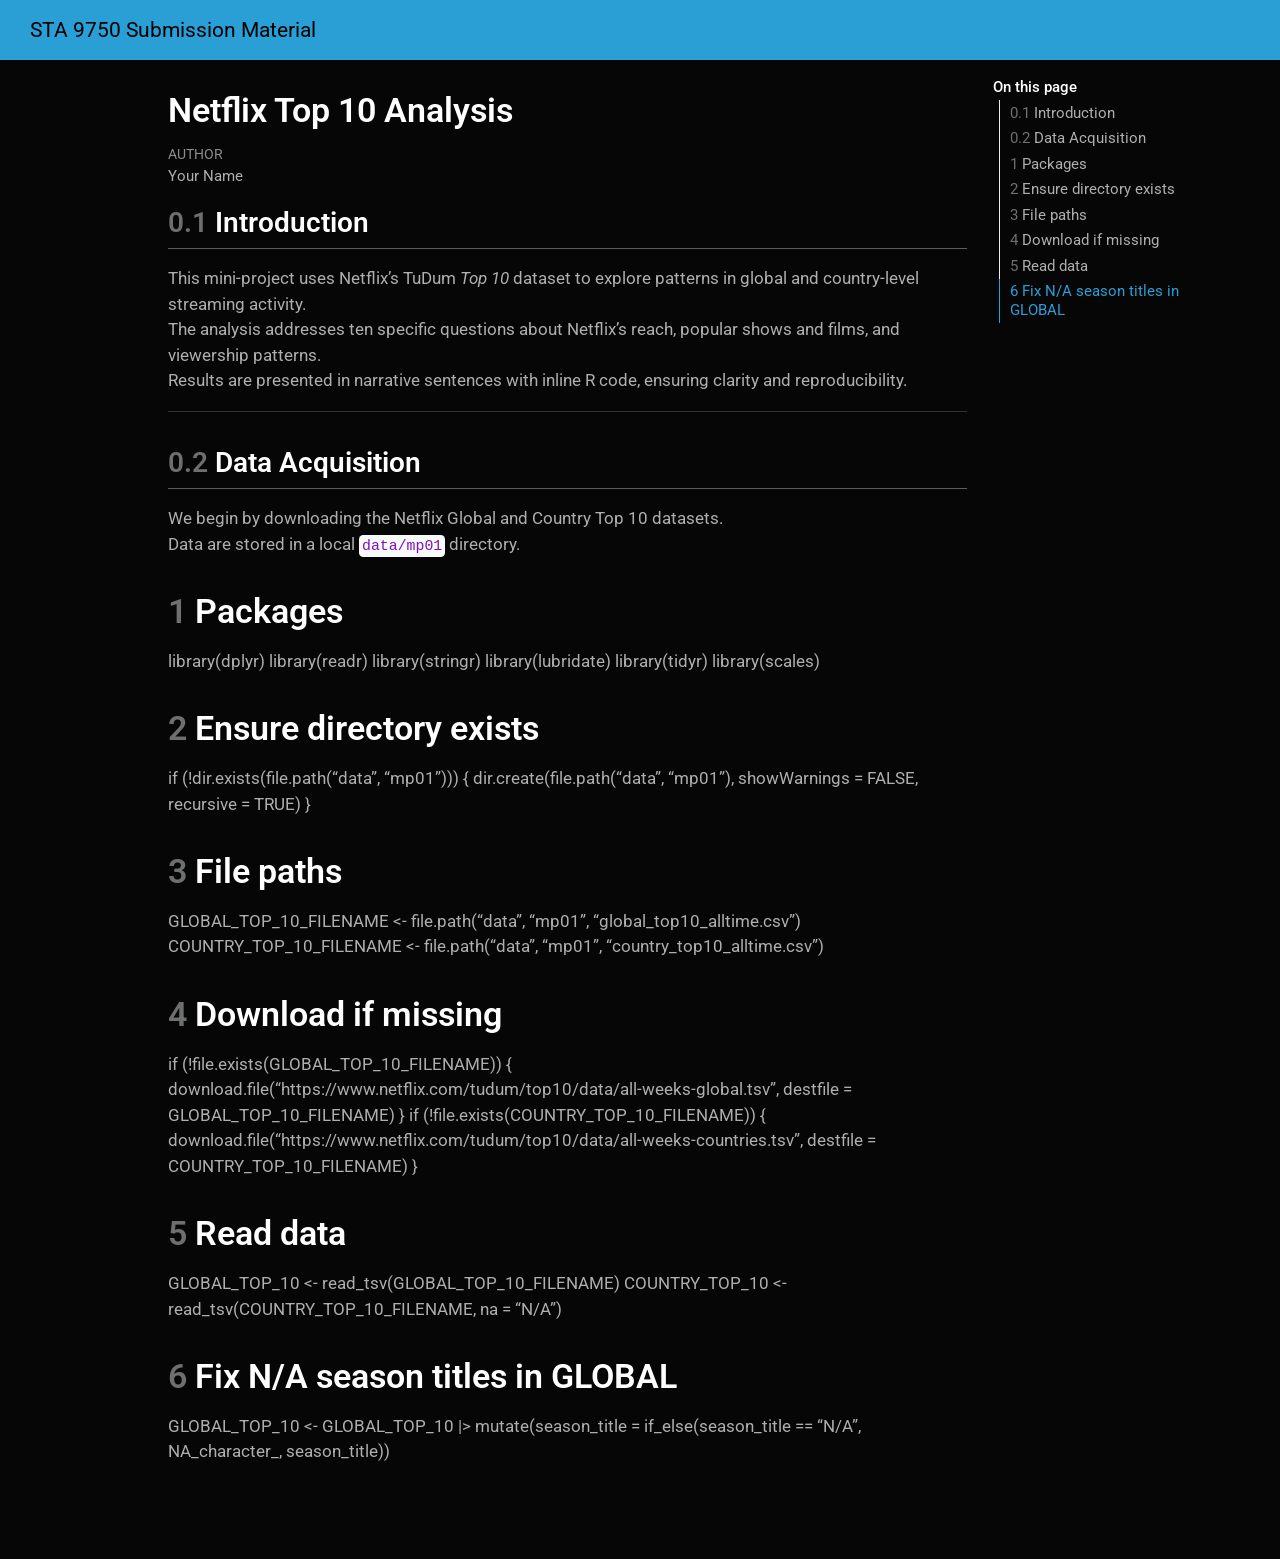
==== docs/MP01.html @ ba46fab2 "MP01" ====
<!DOCTYPE html>
<html xmlns="http://www.w3.org/1999/xhtml" lang="en" xml:lang="en"><head>

<meta charset="utf-8">
<meta name="generator" content="quarto-1.7.33">

<meta name="viewport" content="width=device-width, initial-scale=1.0, user-scalable=yes">

<meta name="author" content="Your Name">

<title>Netflix Top 10 Analysis – STA 9750 Submission Material</title>
<style>
code{white-space: pre-wrap;}
span.smallcaps{font-variant: small-caps;}
div.columns{display: flex; gap: min(4vw, 1.5em);}
div.column{flex: auto; overflow-x: auto;}
div.hanging-indent{margin-left: 1.5em; text-indent: -1.5em;}
ul.task-list{list-style: none;}
ul.task-list li input[type="checkbox"] {
  width: 0.8em;
  margin: 0 0.8em 0.2em -1em; /* quarto-specific, see https://github.com/quarto-dev/quarto-cli/issues/4556 */ 
  vertical-align: middle;
}
</style>


<script src="site_libs/quarto-nav/quarto-nav.js"></script>
<script src="site_libs/quarto-nav/headroom.min.js"></script>
<script src="site_libs/clipboard/clipboard.min.js"></script>
<script src="site_libs/quarto-search/autocomplete.umd.js"></script>
<script src="site_libs/quarto-search/fuse.min.js"></script>
<script src="site_libs/quarto-search/quarto-search.js"></script>
<meta name="quarto:offset" content="./">
<script src="site_libs/quarto-html/quarto.js" type="module"></script>
<script src="site_libs/quarto-html/tabsets/tabsets.js" type="module"></script>
<script src="site_libs/quarto-html/popper.min.js"></script>
<script src="site_libs/quarto-html/tippy.umd.min.js"></script>
<script src="site_libs/quarto-html/anchor.min.js"></script>
<link href="site_libs/quarto-html/tippy.css" rel="stylesheet">
<link href="site_libs/quarto-html/quarto-syntax-highlighting-dark-bc185b5c5bdbcb35c2eb49d8a876ef70.css" rel="stylesheet" id="quarto-text-highlighting-styles">
<script src="site_libs/bootstrap/bootstrap.min.js"></script>
<link href="site_libs/bootstrap/bootstrap-icons.css" rel="stylesheet">
<link href="site_libs/bootstrap/bootstrap-d0777bfbe38ce2ec467a26c29cdaf8b9.min.css" rel="stylesheet" append-hash="true" id="quarto-bootstrap" data-mode="dark">
<script id="quarto-search-options" type="application/json">{
  "location": "navbar",
  "copy-button": false,
  "collapse-after": 3,
  "panel-placement": "end",
  "type": "overlay",
  "limit": 50,
  "keyboard-shortcut": [
    "f",
    "/",
    "s"
  ],
  "show-item-context": false,
  "language": {
    "search-no-results-text": "No results",
    "search-matching-documents-text": "matching documents",
    "search-copy-link-title": "Copy link to search",
    "search-hide-matches-text": "Hide additional matches",
    "search-more-match-text": "more match in this document",
    "search-more-matches-text": "more matches in this document",
    "search-clear-button-title": "Clear",
    "search-text-placeholder": "",
    "search-detached-cancel-button-title": "Cancel",
    "search-submit-button-title": "Submit",
    "search-label": "Search"
  }
}</script>


</head>

<body class="nav-fixed quarto-light">

<div id="quarto-search-results"></div>
  <header id="quarto-header" class="headroom fixed-top">
    <nav class="navbar navbar-expand-lg " data-bs-theme="dark">
      <div class="navbar-container container-fluid">
      <div class="navbar-brand-container mx-auto">
    <a class="navbar-brand" href="./index.html">
    <span class="navbar-title">STA 9750 Submission Material</span>
    </a>
  </div>
        <div class="quarto-navbar-tools tools-end">
</div>
      </div> <!-- /container-fluid -->
    </nav>
</header>
<!-- content -->
<div id="quarto-content" class="quarto-container page-columns page-rows-contents page-layout-article page-navbar">
<!-- sidebar -->
<!-- margin-sidebar -->
    <div id="quarto-margin-sidebar" class="sidebar margin-sidebar">
        <nav id="TOC" role="doc-toc" class="toc-active">
    <h2 id="toc-title">On this page</h2>
   
  <ul>
  <li><a href="#introduction" id="toc-introduction" class="nav-link active" data-scroll-target="#introduction"><span class="header-section-number">0.1</span> Introduction</a></li>
  <li><a href="#data-acquisition" id="toc-data-acquisition" class="nav-link" data-scroll-target="#data-acquisition"><span class="header-section-number">0.2</span> Data Acquisition</a></li>
  <li><a href="#packages" id="toc-packages" class="nav-link" data-scroll-target="#packages"><span class="header-section-number">1</span> Packages</a></li>
  <li><a href="#ensure-directory-exists" id="toc-ensure-directory-exists" class="nav-link" data-scroll-target="#ensure-directory-exists"><span class="header-section-number">2</span> Ensure directory exists</a></li>
  <li><a href="#file-paths" id="toc-file-paths" class="nav-link" data-scroll-target="#file-paths"><span class="header-section-number">3</span> File paths</a></li>
  <li><a href="#download-if-missing" id="toc-download-if-missing" class="nav-link" data-scroll-target="#download-if-missing"><span class="header-section-number">4</span> Download if missing</a></li>
  <li><a href="#read-data" id="toc-read-data" class="nav-link" data-scroll-target="#read-data"><span class="header-section-number">5</span> Read data</a></li>
  <li><a href="#fix-na-season-titles-in-global" id="toc-fix-na-season-titles-in-global" class="nav-link" data-scroll-target="#fix-na-season-titles-in-global"><span class="header-section-number">6</span> Fix N/A season titles in GLOBAL</a></li>
  </ul>
</nav>
    </div>
<!-- main -->
<main class="content" id="quarto-document-content">

<header id="title-block-header" class="quarto-title-block default">
<div class="quarto-title">
<h1 class="title">Netflix Top 10 Analysis</h1>
</div>



<div class="quarto-title-meta">

    <div>
    <div class="quarto-title-meta-heading">Author</div>
    <div class="quarto-title-meta-contents">
             <p>Your Name </p>
          </div>
  </div>
    
  
    
  </div>
  


</header>


<section id="introduction" class="level2" data-number="0.1">
<h2 data-number="0.1" class="anchored" data-anchor-id="introduction"><span class="header-section-number">0.1</span> Introduction</h2>
<p>This mini-project uses Netflix’s TuDum <em>Top 10</em> dataset to explore patterns in global and country-level streaming activity.<br>
The analysis addresses ten specific questions about Netflix’s reach, popular shows and films, and viewership patterns.<br>
Results are presented in narrative sentences with inline R code, ensuring clarity and reproducibility.</p>
<hr>
</section>
<section id="data-acquisition" class="level2" data-number="0.2">
<h2 data-number="0.2" class="anchored" data-anchor-id="data-acquisition"><span class="header-section-number">0.2</span> Data Acquisition</h2>
<p>We begin by downloading the Netflix Global and Country Top 10 datasets.<br>
Data are stored in a local <code>data/mp01</code> directory.</p>
</section>
<section id="packages" class="level1" data-number="1">
<h1 data-number="1"><span class="header-section-number">1</span> Packages</h1>
<p>library(dplyr) library(readr) library(stringr) library(lubridate) library(tidyr) library(scales)</p>
</section>
<section id="ensure-directory-exists" class="level1" data-number="2">
<h1 data-number="2"><span class="header-section-number">2</span> Ensure directory exists</h1>
<p>if (!dir.exists(file.path(“data”, “mp01”))) { dir.create(file.path(“data”, “mp01”), showWarnings = FALSE, recursive = TRUE) }</p>
</section>
<section id="file-paths" class="level1" data-number="3">
<h1 data-number="3"><span class="header-section-number">3</span> File paths</h1>
<p>GLOBAL_TOP_10_FILENAME &lt;- file.path(“data”, “mp01”, “global_top10_alltime.csv”) COUNTRY_TOP_10_FILENAME &lt;- file.path(“data”, “mp01”, “country_top10_alltime.csv”)</p>
</section>
<section id="download-if-missing" class="level1" data-number="4">
<h1 data-number="4"><span class="header-section-number">4</span> Download if missing</h1>
<p>if (!file.exists(GLOBAL_TOP_10_FILENAME)) { download.file(“https://www.netflix.com/tudum/top10/data/all-weeks-global.tsv”, destfile = GLOBAL_TOP_10_FILENAME) } if (!file.exists(COUNTRY_TOP_10_FILENAME)) { download.file(“https://www.netflix.com/tudum/top10/data/all-weeks-countries.tsv”, destfile = COUNTRY_TOP_10_FILENAME) }</p>
</section>
<section id="read-data" class="level1" data-number="5">
<h1 data-number="5"><span class="header-section-number">5</span> Read data</h1>
<p>GLOBAL_TOP_10 &lt;- read_tsv(GLOBAL_TOP_10_FILENAME) COUNTRY_TOP_10 &lt;- read_tsv(COUNTRY_TOP_10_FILENAME, na = “N/A”)</p>
</section>
<section id="fix-na-season-titles-in-global" class="level1" data-number="6">
<h1 data-number="6"><span class="header-section-number">6</span> Fix N/A season titles in GLOBAL</h1>
<p>GLOBAL_TOP_10 &lt;- GLOBAL_TOP_10 |&gt; mutate(season_title = if_else(season_title == “N/A”, NA_character_, season_title))</p>


</section>

</main> <!-- /main -->
<script id="quarto-html-after-body" type="application/javascript">
  window.document.addEventListener("DOMContentLoaded", function (event) {
    const icon = "";
    const anchorJS = new window.AnchorJS();
    anchorJS.options = {
      placement: 'right',
      icon: icon
    };
    anchorJS.add('.anchored');
    const isCodeAnnotation = (el) => {
      for (const clz of el.classList) {
        if (clz.startsWith('code-annotation-')) {                     
          return true;
        }
      }
      return false;
    }
    const onCopySuccess = function(e) {
      // button target
      const button = e.trigger;
      // don't keep focus
      button.blur();
      // flash "checked"
      button.classList.add('code-copy-button-checked');
      var currentTitle = button.getAttribute("title");
      button.setAttribute("title", "Copied!");
      let tooltip;
      if (window.bootstrap) {
        button.setAttribute("data-bs-toggle", "tooltip");
        button.setAttribute("data-bs-placement", "left");
        button.setAttribute("data-bs-title", "Copied!");
        tooltip = new bootstrap.Tooltip(button, 
          { trigger: "manual", 
            customClass: "code-copy-button-tooltip",
            offset: [0, -8]});
        tooltip.show();    
      }
      setTimeout(function() {
        if (tooltip) {
          tooltip.hide();
          button.removeAttribute("data-bs-title");
          button.removeAttribute("data-bs-toggle");
          button.removeAttribute("data-bs-placement");
        }
        button.setAttribute("title", currentTitle);
        button.classList.remove('code-copy-button-checked');
      }, 1000);
      // clear code selection
      e.clearSelection();
    }
    const getTextToCopy = function(trigger) {
        const codeEl = trigger.previousElementSibling.cloneNode(true);
        for (const childEl of codeEl.children) {
          if (isCodeAnnotation(childEl)) {
            childEl.remove();
          }
        }
        return codeEl.innerText;
    }
    const clipboard = new window.ClipboardJS('.code-copy-button:not([data-in-quarto-modal])', {
      text: getTextToCopy
    });
    clipboard.on('success', onCopySuccess);
    if (window.document.getElementById('quarto-embedded-source-code-modal')) {
      const clipboardModal = new window.ClipboardJS('.code-copy-button[data-in-quarto-modal]', {
        text: getTextToCopy,
        container: window.document.getElementById('quarto-embedded-source-code-modal')
      });
      clipboardModal.on('success', onCopySuccess);
    }
      var localhostRegex = new RegExp(/^(?:http|https):\/\/localhost\:?[0-9]*\//);
      var mailtoRegex = new RegExp(/^mailto:/);
        var filterRegex = new RegExp("https:\/\/Wanderloost\.github\.io\/STA9750-2025-FALL\/");
      var isInternal = (href) => {
          return filterRegex.test(href) || localhostRegex.test(href) || mailtoRegex.test(href);
      }
      // Inspect non-navigation links and adorn them if external
     var links = window.document.querySelectorAll('a[href]:not(.nav-link):not(.navbar-brand):not(.toc-action):not(.sidebar-link):not(.sidebar-item-toggle):not(.pagination-link):not(.no-external):not([aria-hidden]):not(.dropdown-item):not(.quarto-navigation-tool):not(.about-link)');
      for (var i=0; i<links.length; i++) {
        const link = links[i];
        if (!isInternal(link.href)) {
          // undo the damage that might have been done by quarto-nav.js in the case of
          // links that we want to consider external
          if (link.dataset.originalHref !== undefined) {
            link.href = link.dataset.originalHref;
          }
        }
      }
    function tippyHover(el, contentFn, onTriggerFn, onUntriggerFn) {
      const config = {
        allowHTML: true,
        maxWidth: 500,
        delay: 100,
        arrow: false,
        appendTo: function(el) {
            return el.parentElement;
        },
        interactive: true,
        interactiveBorder: 10,
        theme: 'quarto',
        placement: 'bottom-start',
      };
      if (contentFn) {
        config.content = contentFn;
      }
      if (onTriggerFn) {
        config.onTrigger = onTriggerFn;
      }
      if (onUntriggerFn) {
        config.onUntrigger = onUntriggerFn;
      }
      window.tippy(el, config); 
    }
    const noterefs = window.document.querySelectorAll('a[role="doc-noteref"]');
    for (var i=0; i<noterefs.length; i++) {
      const ref = noterefs[i];
      tippyHover(ref, function() {
        // use id or data attribute instead here
        let href = ref.getAttribute('data-footnote-href') || ref.getAttribute('href');
        try { href = new URL(href).hash; } catch {}
        const id = href.replace(/^#\/?/, "");
        const note = window.document.getElementById(id);
        if (note) {
          return note.innerHTML;
        } else {
          return "";
        }
      });
    }
    const xrefs = window.document.querySelectorAll('a.quarto-xref');
    const processXRef = (id, note) => {
      // Strip column container classes
      const stripColumnClz = (el) => {
        el.classList.remove("page-full", "page-columns");
        if (el.children) {
          for (const child of el.children) {
            stripColumnClz(child);
          }
        }
      }
      stripColumnClz(note)
      if (id === null || id.startsWith('sec-')) {
        // Special case sections, only their first couple elements
        const container = document.createElement("div");
        if (note.children && note.children.length > 2) {
          container.appendChild(note.children[0].cloneNode(true));
          for (let i = 1; i < note.children.length; i++) {
            const child = note.children[i];
            if (child.tagName === "P" && child.innerText === "") {
              continue;
            } else {
              container.appendChild(child.cloneNode(true));
              break;
            }
          }
          if (window.Quarto?.typesetMath) {
            window.Quarto.typesetMath(container);
          }
          return container.innerHTML
        } else {
          if (window.Quarto?.typesetMath) {
            window.Quarto.typesetMath(note);
          }
          return note.innerHTML;
        }
      } else {
        // Remove any anchor links if they are present
        const anchorLink = note.querySelector('a.anchorjs-link');
        if (anchorLink) {
          anchorLink.remove();
        }
        if (window.Quarto?.typesetMath) {
          window.Quarto.typesetMath(note);
        }
        if (note.classList.contains("callout")) {
          return note.outerHTML;
        } else {
          return note.innerHTML;
        }
      }
    }
    for (var i=0; i<xrefs.length; i++) {
      const xref = xrefs[i];
      tippyHover(xref, undefined, function(instance) {
        instance.disable();
        let url = xref.getAttribute('href');
        let hash = undefined; 
        if (url.startsWith('#')) {
          hash = url;
        } else {
          try { hash = new URL(url).hash; } catch {}
        }
        if (hash) {
          const id = hash.replace(/^#\/?/, "");
          const note = window.document.getElementById(id);
          if (note !== null) {
            try {
              const html = processXRef(id, note.cloneNode(true));
              instance.setContent(html);
            } finally {
              instance.enable();
              instance.show();
            }
          } else {
            // See if we can fetch this
            fetch(url.split('#')[0])
            .then(res => res.text())
            .then(html => {
              const parser = new DOMParser();
              const htmlDoc = parser.parseFromString(html, "text/html");
              const note = htmlDoc.getElementById(id);
              if (note !== null) {
                const html = processXRef(id, note);
                instance.setContent(html);
              } 
            }).finally(() => {
              instance.enable();
              instance.show();
            });
          }
        } else {
          // See if we can fetch a full url (with no hash to target)
          // This is a special case and we should probably do some content thinning / targeting
          fetch(url)
          .then(res => res.text())
          .then(html => {
            const parser = new DOMParser();
            const htmlDoc = parser.parseFromString(html, "text/html");
            const note = htmlDoc.querySelector('main.content');
            if (note !== null) {
              // This should only happen for chapter cross references
              // (since there is no id in the URL)
              // remove the first header
              if (note.children.length > 0 && note.children[0].tagName === "HEADER") {
                note.children[0].remove();
              }
              const html = processXRef(null, note);
              instance.setContent(html);
            } 
          }).finally(() => {
            instance.enable();
            instance.show();
          });
        }
      }, function(instance) {
      });
    }
        let selectedAnnoteEl;
        const selectorForAnnotation = ( cell, annotation) => {
          let cellAttr = 'data-code-cell="' + cell + '"';
          let lineAttr = 'data-code-annotation="' +  annotation + '"';
          const selector = 'span[' + cellAttr + '][' + lineAttr + ']';
          return selector;
        }
        const selectCodeLines = (annoteEl) => {
          const doc = window.document;
          const targetCell = annoteEl.getAttribute("data-target-cell");
          const targetAnnotation = annoteEl.getAttribute("data-target-annotation");
          const annoteSpan = window.document.querySelector(selectorForAnnotation(targetCell, targetAnnotation));
          const lines = annoteSpan.getAttribute("data-code-lines").split(",");
          const lineIds = lines.map((line) => {
            return targetCell + "-" + line;
          })
          let top = null;
          let height = null;
          let parent = null;
          if (lineIds.length > 0) {
              //compute the position of the single el (top and bottom and make a div)
              const el = window.document.getElementById(lineIds[0]);
              top = el.offsetTop;
              height = el.offsetHeight;
              parent = el.parentElement.parentElement;
            if (lineIds.length > 1) {
              const lastEl = window.document.getElementById(lineIds[lineIds.length - 1]);
              const bottom = lastEl.offsetTop + lastEl.offsetHeight;
              height = bottom - top;
            }
            if (top !== null && height !== null && parent !== null) {
              // cook up a div (if necessary) and position it 
              let div = window.document.getElementById("code-annotation-line-highlight");
              if (div === null) {
                div = window.document.createElement("div");
                div.setAttribute("id", "code-annotation-line-highlight");
                div.style.position = 'absolute';
                parent.appendChild(div);
              }
              div.style.top = top - 2 + "px";
              div.style.height = height + 4 + "px";
              div.style.left = 0;
              let gutterDiv = window.document.getElementById("code-annotation-line-highlight-gutter");
              if (gutterDiv === null) {
                gutterDiv = window.document.createElement("div");
                gutterDiv.setAttribute("id", "code-annotation-line-highlight-gutter");
                gutterDiv.style.position = 'absolute';
                const codeCell = window.document.getElementById(targetCell);
                const gutter = codeCell.querySelector('.code-annotation-gutter');
                gutter.appendChild(gutterDiv);
              }
              gutterDiv.style.top = top - 2 + "px";
              gutterDiv.style.height = height + 4 + "px";
            }
            selectedAnnoteEl = annoteEl;
          }
        };
        const unselectCodeLines = () => {
          const elementsIds = ["code-annotation-line-highlight", "code-annotation-line-highlight-gutter"];
          elementsIds.forEach((elId) => {
            const div = window.document.getElementById(elId);
            if (div) {
              div.remove();
            }
          });
          selectedAnnoteEl = undefined;
        };
          // Handle positioning of the toggle
      window.addEventListener(
        "resize",
        throttle(() => {
          elRect = undefined;
          if (selectedAnnoteEl) {
            selectCodeLines(selectedAnnoteEl);
          }
        }, 10)
      );
      function throttle(fn, ms) {
      let throttle = false;
      let timer;
        return (...args) => {
          if(!throttle) { // first call gets through
              fn.apply(this, args);
              throttle = true;
          } else { // all the others get throttled
              if(timer) clearTimeout(timer); // cancel #2
              timer = setTimeout(() => {
                fn.apply(this, args);
                timer = throttle = false;
              }, ms);
          }
        };
      }
        // Attach click handler to the DT
        const annoteDls = window.document.querySelectorAll('dt[data-target-cell]');
        for (const annoteDlNode of annoteDls) {
          annoteDlNode.addEventListener('click', (event) => {
            const clickedEl = event.target;
            if (clickedEl !== selectedAnnoteEl) {
              unselectCodeLines();
              const activeEl = window.document.querySelector('dt[data-target-cell].code-annotation-active');
              if (activeEl) {
                activeEl.classList.remove('code-annotation-active');
              }
              selectCodeLines(clickedEl);
              clickedEl.classList.add('code-annotation-active');
            } else {
              // Unselect the line
              unselectCodeLines();
              clickedEl.classList.remove('code-annotation-active');
            }
          });
        }
    const findCites = (el) => {
      const parentEl = el.parentElement;
      if (parentEl) {
        const cites = parentEl.dataset.cites;
        if (cites) {
          return {
            el,
            cites: cites.split(' ')
          };
        } else {
          return findCites(el.parentElement)
        }
      } else {
        return undefined;
      }
    };
    var bibliorefs = window.document.querySelectorAll('a[role="doc-biblioref"]');
    for (var i=0; i<bibliorefs.length; i++) {
      const ref = bibliorefs[i];
      const citeInfo = findCites(ref);
      if (citeInfo) {
        tippyHover(citeInfo.el, function() {
          var popup = window.document.createElement('div');
          citeInfo.cites.forEach(function(cite) {
            var citeDiv = window.document.createElement('div');
            citeDiv.classList.add('hanging-indent');
            citeDiv.classList.add('csl-entry');
            var biblioDiv = window.document.getElementById('ref-' + cite);
            if (biblioDiv) {
              citeDiv.innerHTML = biblioDiv.innerHTML;
            }
            popup.appendChild(citeDiv);
          });
          return popup.innerHTML;
        });
      }
    }
  });
  </script>
</div> <!-- /content -->




</body></html>
---- docs/site_libs/quarto-html/tippy.css ----
.tippy-box[data-animation=fade][data-state=hidden]{opacity:0}[data-tippy-root]{max-width:calc(100vw - 10px)}.tippy-box{position:relative;background-color:#333;color:#fff;border-radius:4px;font-size:14px;line-height:1.4;white-space:normal;outline:0;transition-property:transform,visibility,opacity}.tippy-box[data-placement^=top]>.tippy-arrow{bottom:0}.tippy-box[data-placement^=top]>.tippy-arrow:before{bottom:-7px;left:0;border-width:8px 8px 0;border-top-color:initial;transform-origin:center top}.tippy-box[data-placement^=bottom]>.tippy-arrow{top:0}.tippy-box[data-placement^=bottom]>.tippy-arrow:before{top:-7px;left:0;border-width:0 8px 8px;border-bottom-color:initial;transform-origin:center bottom}.tippy-box[data-placement^=left]>.tippy-arrow{right:0}.tippy-box[data-placement^=left]>.tippy-arrow:before{border-width:8px 0 8px 8px;border-left-color:initial;right:-7px;transform-origin:center left}.tippy-box[data-placement^=right]>.tippy-arrow{left:0}.tippy-box[data-placement^=right]>.tippy-arrow:before{left:-7px;border-width:8px 8px 8px 0;border-right-color:initial;transform-origin:center right}.tippy-box[data-inertia][data-state=visible]{transition-timing-function:cubic-bezier(.54,1.5,.38,1.11)}.tippy-arrow{width:16px;height:16px;color:#333}.tippy-arrow:before{content:"";position:absolute;border-color:transparent;border-style:solid}.tippy-content{position:relative;padding:5px 9px;z-index:1}
---- docs/site_libs/quarto-html/quarto-syntax-highlighting-dark-bc185b5c5bdbcb35c2eb49d8a876ef70.css ----
/* quarto syntax highlight colors */
:root {
  --quarto-hl-al-color: #f07178;
  --quarto-hl-an-color: #d4d0ab;
  --quarto-hl-at-color: #00e0e0;
  --quarto-hl-bn-color: #d4d0ab;
  --quarto-hl-bu-color: #abe338;
  --quarto-hl-ch-color: #abe338;
  --quarto-hl-co-color: #f8f8f2;
  --quarto-hl-cv-color: #ffd700;
  --quarto-hl-cn-color: #ffd700;
  --quarto-hl-cf-color: #ffa07a;
  --quarto-hl-dt-color: #ffa07a;
  --quarto-hl-dv-color: #d4d0ab;
  --quarto-hl-do-color: #f8f8f2;
  --quarto-hl-er-color: #f07178;
  --quarto-hl-ex-color: #00e0e0;
  --quarto-hl-fl-color: #d4d0ab;
  --quarto-hl-fu-color: #ffa07a;
  --quarto-hl-im-color: #abe338;
  --quarto-hl-in-color: #d4d0ab;
  --quarto-hl-kw-color: #ffa07a;
  --quarto-hl-op-color: #ffa07a;
  --quarto-hl-ot-color: #00e0e0;
  --quarto-hl-pp-color: #dcc6e0;
  --quarto-hl-re-color: #00e0e0;
  --quarto-hl-sc-color: #abe338;
  --quarto-hl-ss-color: #abe338;
  --quarto-hl-st-color: #abe338;
  --quarto-hl-va-color: #00e0e0;
  --quarto-hl-vs-color: #abe338;
  --quarto-hl-wa-color: #dcc6e0;
}

/* other quarto variables */
:root {
  --quarto-font-monospace: SFMono-Regular, Menlo, Monaco, Consolas, "Liberation Mono", "Courier New", monospace;
}

/* syntax highlight based on Pandoc's rules */
pre > code.sourceCode > span {
  color: #f8f8f2;
}

code.sourceCode > span {
  color: #f8f8f2;
}

div.sourceCode,
div.sourceCode pre.sourceCode {
  color: #f8f8f2;
}

/* Normal */
code span {
  color: #f8f8f2;
}

/* Alert */
code span.al {
  color: #f07178;
}

/* Annotation */
code span.an {
  color: #d4d0ab;
}

/* Attribute */
code span.at {
  color: #00e0e0;
}

/* BaseN */
code span.bn {
  color: #d4d0ab;
}

/* BuiltIn */
code span.bu {
  color: #abe338;
}

/* ControlFlow */
code span.cf {
  font-weight: bold;
  color: #ffa07a;
}

/* Char */
code span.ch {
  color: #abe338;
}

/* Constant */
code span.cn {
  color: #ffd700;
}

/* Comment */
code span.co {
  font-style: italic;
  color: #f8f8f2;
}

/* CommentVar */
code span.cv {
  color: #ffd700;
}

/* Documentation */
code span.do {
  color: #f8f8f2;
}

/* DataType */
code span.dt {
  color: #ffa07a;
}

/* DecVal */
code span.dv {
  color: #d4d0ab;
}

/* Error */
code span.er {
  color: #f07178;
  text-decoration: underline;
}

/* Extension */
code span.ex {
  font-weight: bold;
  color: #00e0e0;
}

/* Float */
code span.fl {
  color: #d4d0ab;
}

/* Function */
code span.fu {
  color: #ffa07a;
}

/* Import */
code span.im {
  color: #abe338;
}

/* Information */
code span.in {
  color: #d4d0ab;
}

/* Keyword */
code span.kw {
  font-weight: bold;
  color: #ffa07a;
}

/* Operator */
code span.op {
  color: #ffa07a;
}

/* Other */
code span.ot {
  color: #00e0e0;
}

/* Preprocessor */
code span.pp {
  color: #dcc6e0;
}

/* RegionMarker */
code span.re {
  background-color: #f8f8f2;
  color: #00e0e0;
}

/* SpecialChar */
code span.sc {
  color: #abe338;
}

/* SpecialString */
code span.ss {
  color: #abe338;
}

/* String */
code span.st {
  color: #abe338;
}

/* Variable */
code span.va {
  color: #00e0e0;
}

/* VerbatimString */
code span.vs {
  color: #abe338;
}

/* Warning */
code span.wa {
  color: #dcc6e0;
}

.prevent-inlining {
  content: "</";
}

/*# sourceMappingURL=9510e8932c082882303fe901a8ba9f6d.css.map */
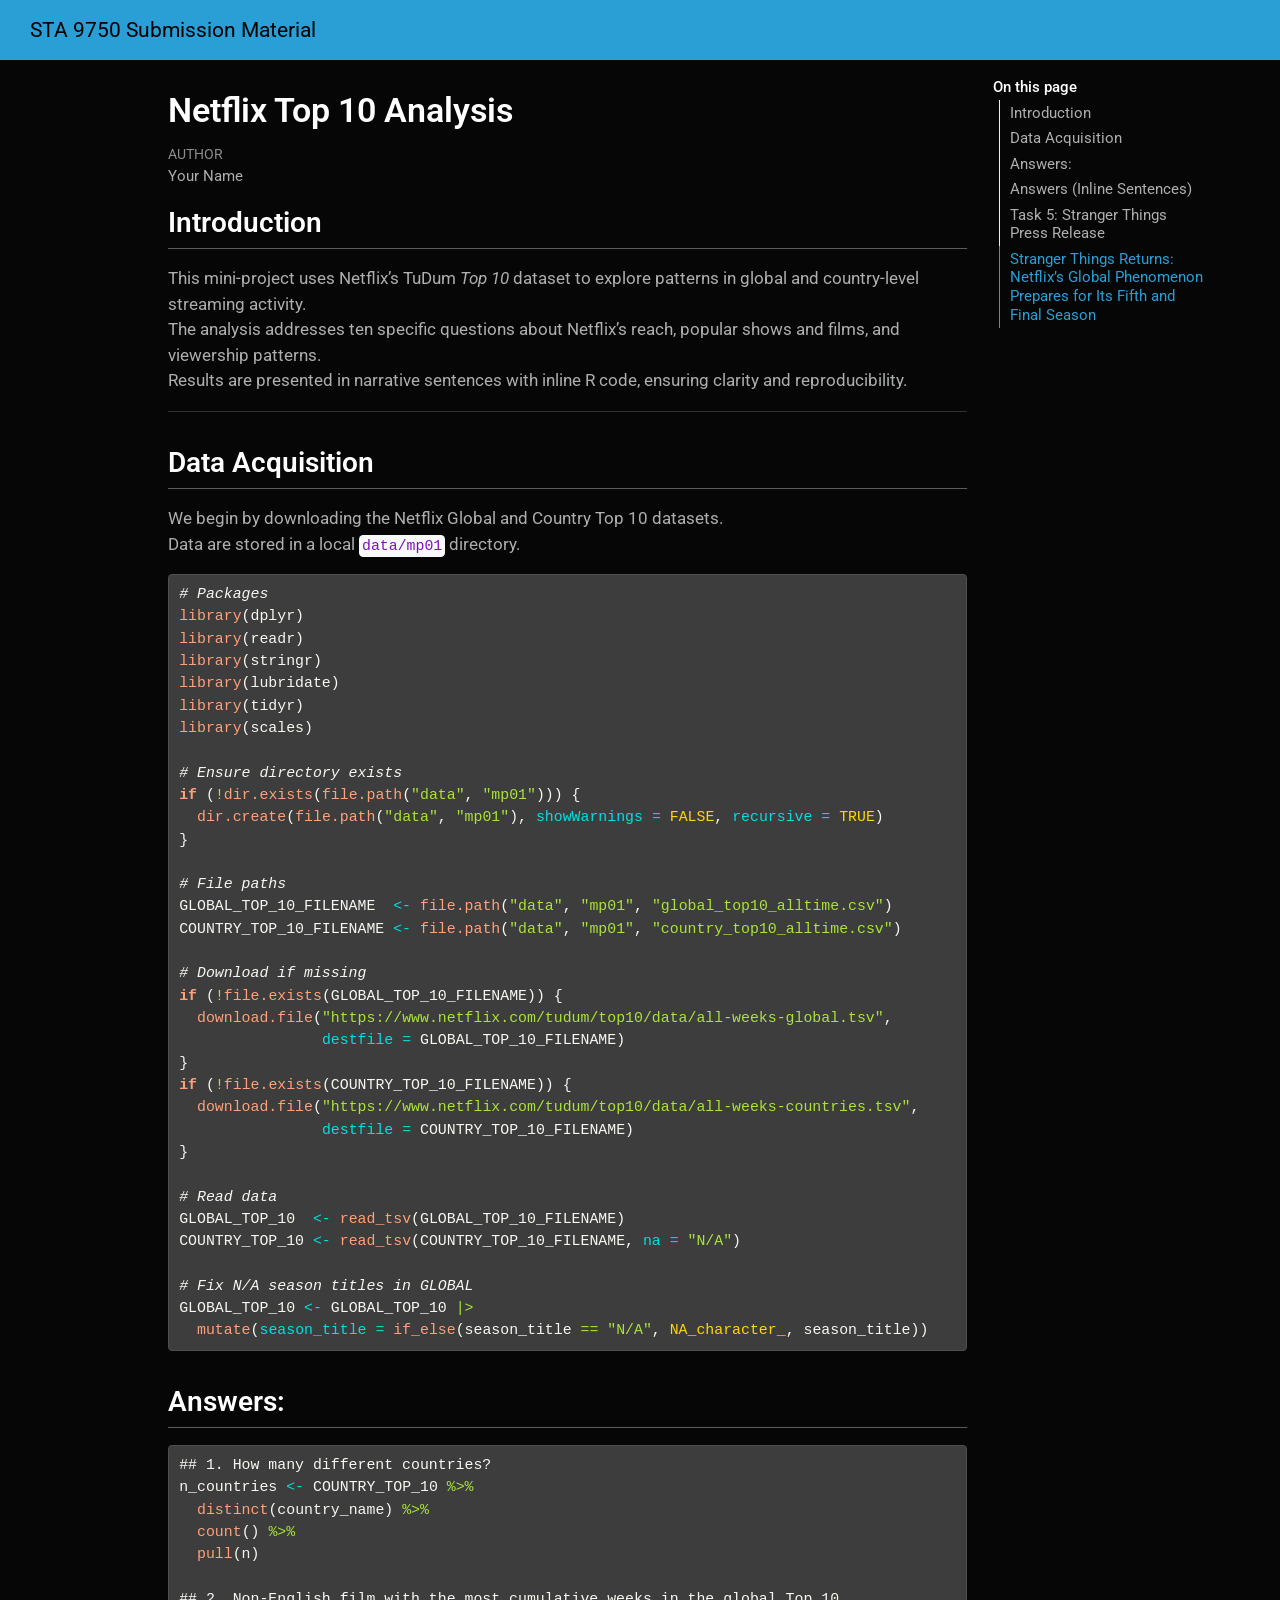
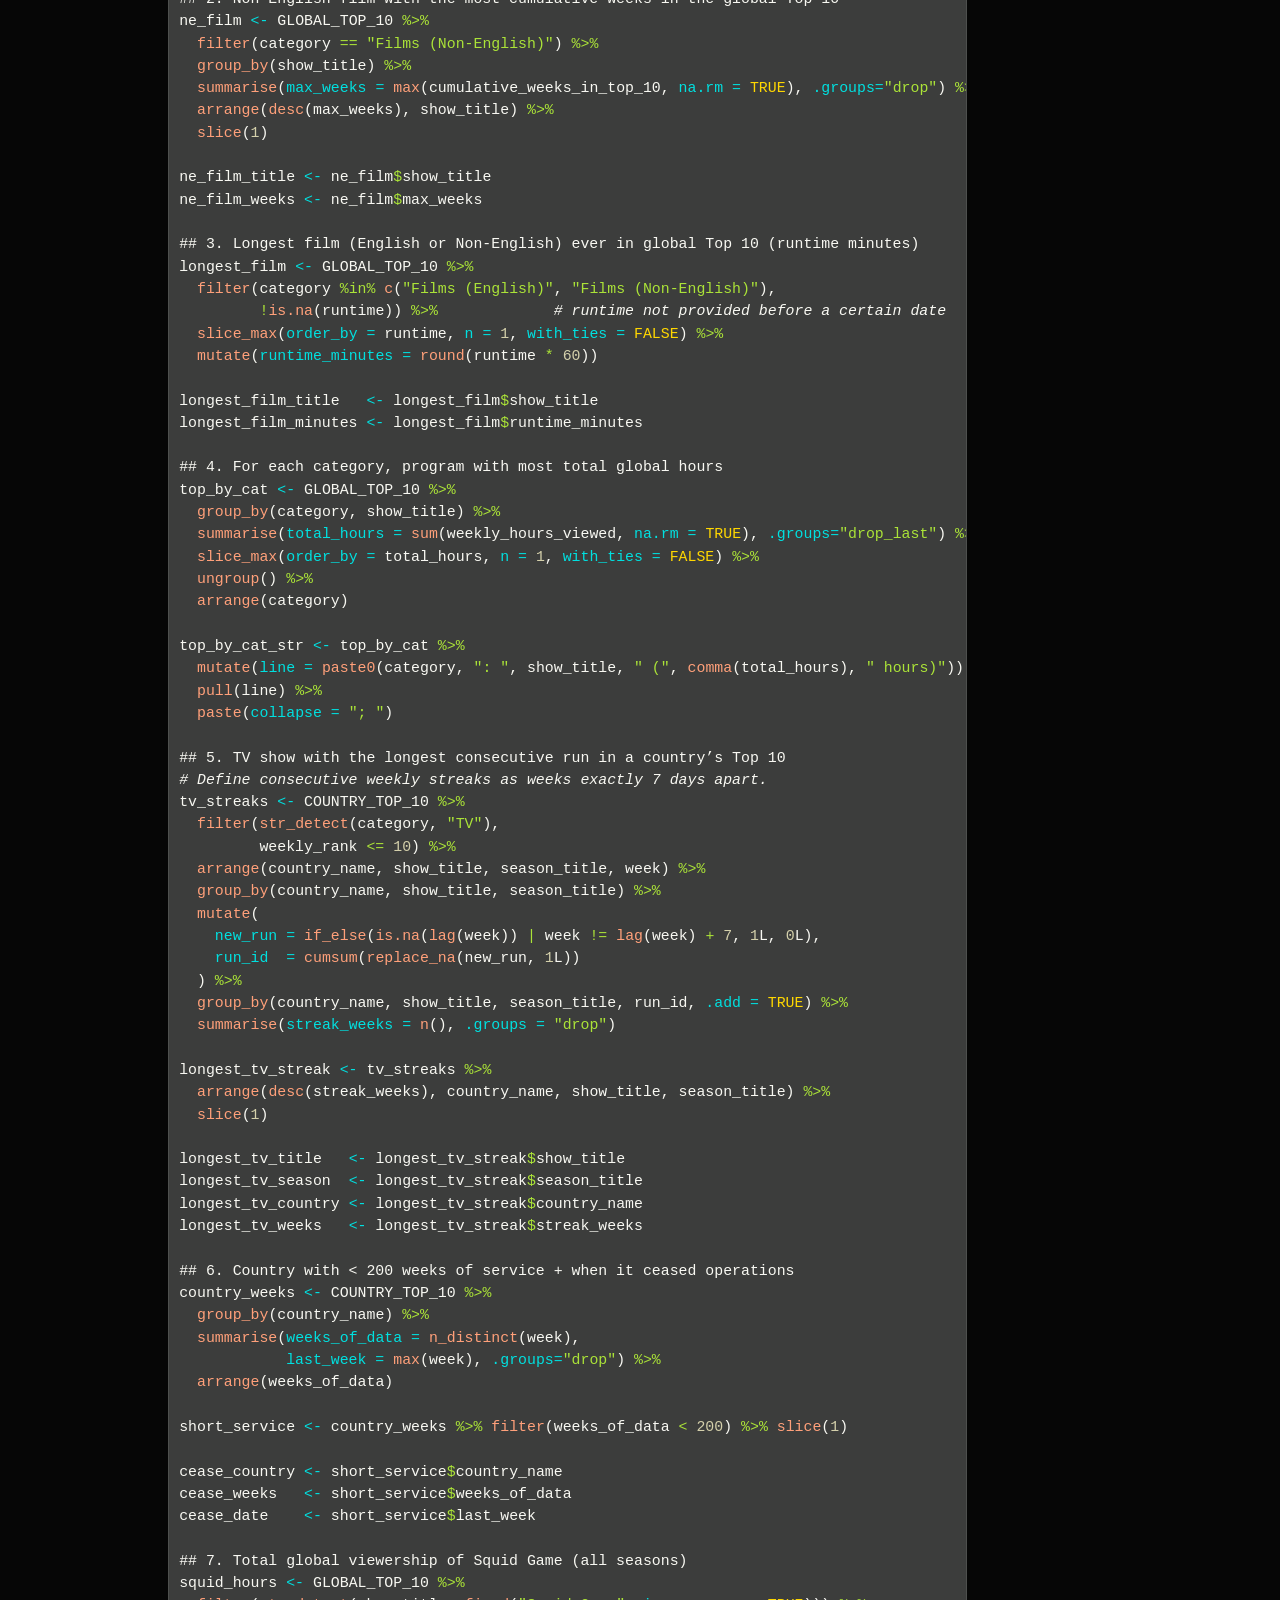
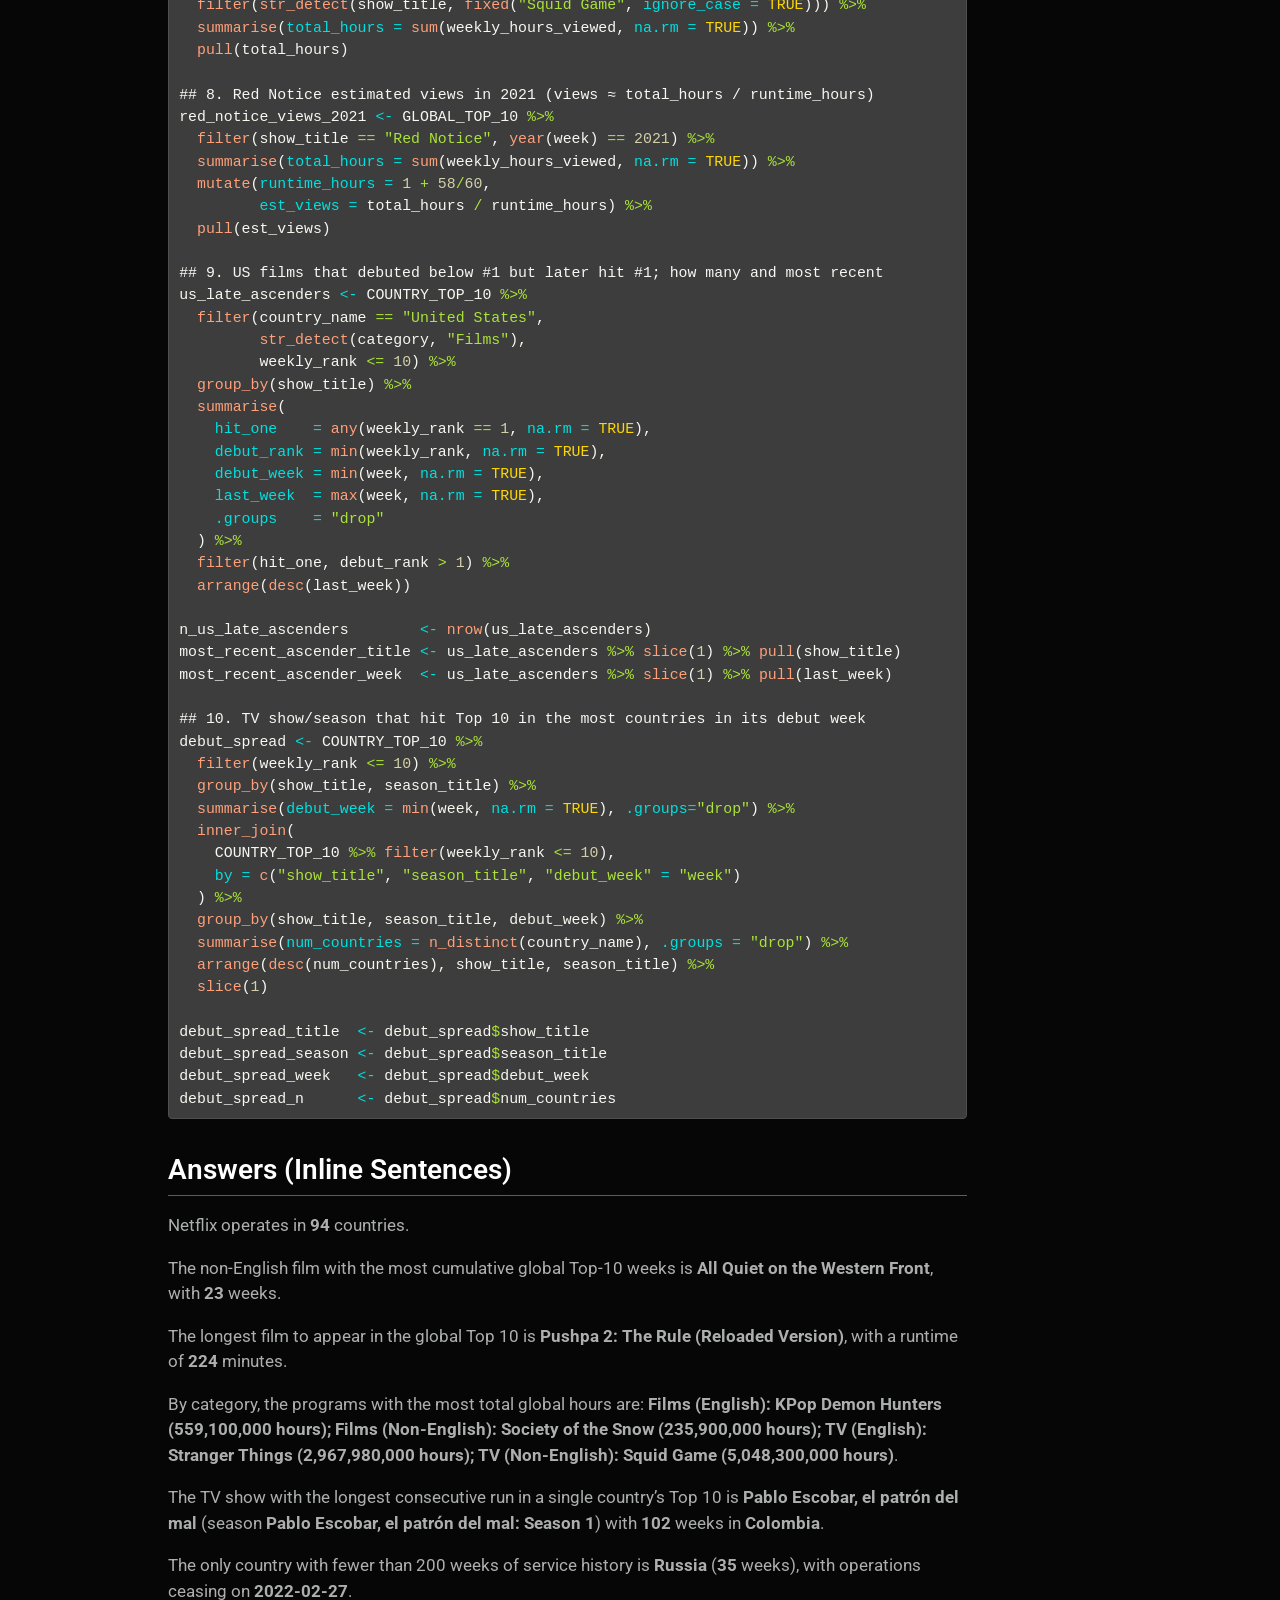
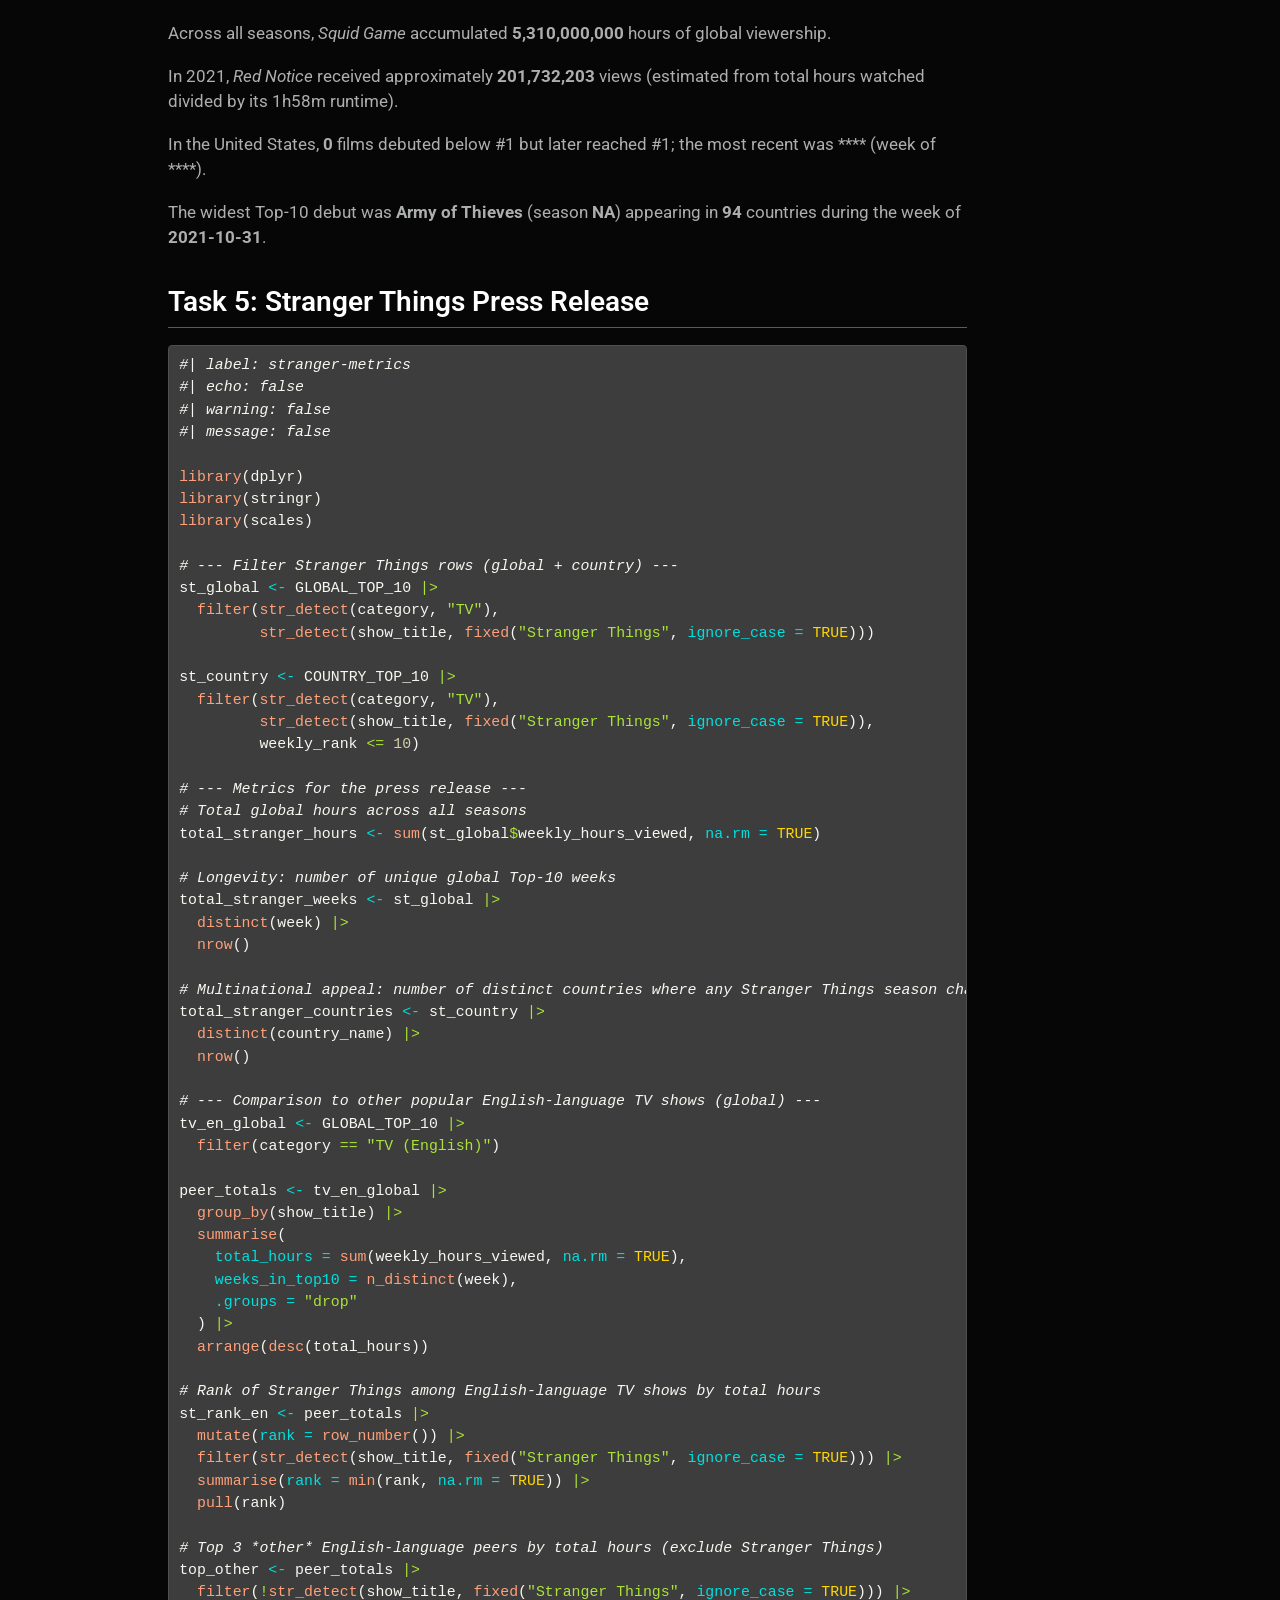
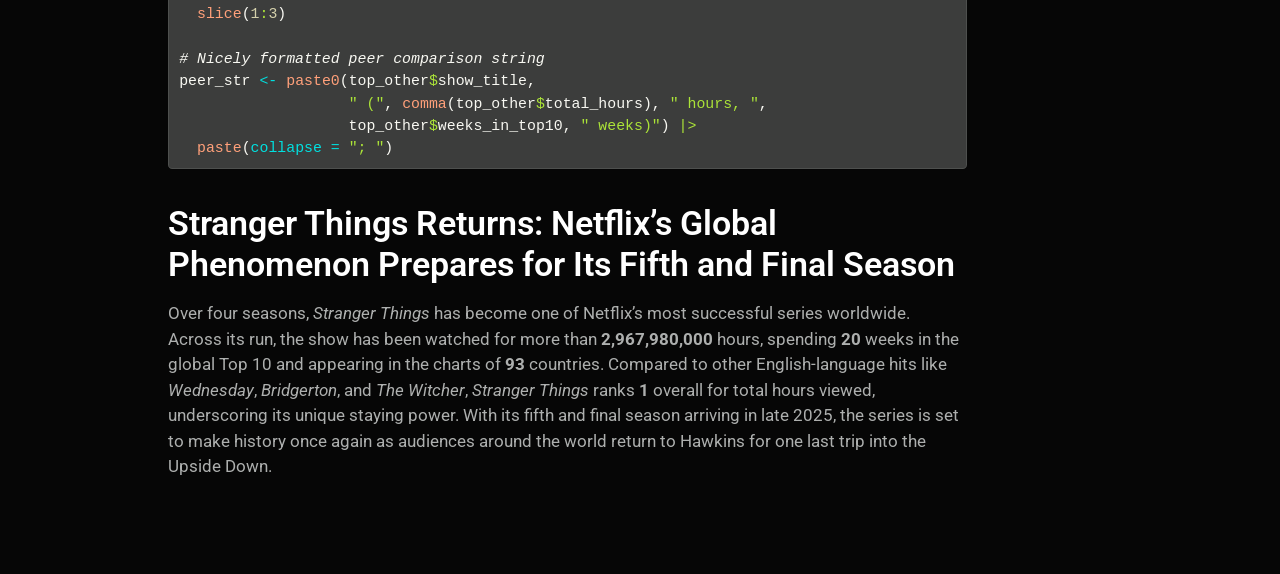
==== commit 11e7107a: "mp01 updates" ====
--- a/docs/MP01.html
+++ b/docs/MP01.html
@@ -20,6 +20,41 @@
   width: 0.8em;
   margin: 0 0.8em 0.2em -1em; /* quarto-specific, see https://github.com/quarto-dev/quarto-cli/issues/4556 */ 
   vertical-align: middle;
+}
+/* CSS for syntax highlighting */
+html { -webkit-text-size-adjust: 100%; }
+pre > code.sourceCode { white-space: pre; position: relative; }
+pre > code.sourceCode > span { display: inline-block; line-height: 1.25; }
+pre > code.sourceCode > span:empty { height: 1.2em; }
+.sourceCode { overflow: visible; }
+code.sourceCode > span { color: inherit; text-decoration: inherit; }
+div.sourceCode { margin: 1em 0; }
+pre.sourceCode { margin: 0; }
+@media screen {
+div.sourceCode { overflow: auto; }
+}
+@media print {
+pre > code.sourceCode { white-space: pre-wrap; }
+pre > code.sourceCode > span { text-indent: -5em; padding-left: 5em; }
+}
+pre.numberSource code
+  { counter-reset: source-line 0; }
+pre.numberSource code > span
+  { position: relative; left: -4em; counter-increment: source-line; }
+pre.numberSource code > span > a:first-child::before
+  { content: counter(source-line);
+    position: relative; left: -1em; text-align: right; vertical-align: baseline;
+    border: none; display: inline-block;
+    -webkit-touch-callout: none; -webkit-user-select: none;
+    -khtml-user-select: none; -moz-user-select: none;
+    -ms-user-select: none; user-select: none;
+    padding: 0 4px; width: 4em;
+  }
+pre.numberSource { margin-left: 3em;  padding-left: 4px; }
+div.sourceCode
+  {   }
+@media screen {
+pre > code.sourceCode > span > a:first-child::before { text-decoration: underline; }
 }
 </style>
 
@@ -97,14 +132,12 @@
     <h2 id="toc-title">On this page</h2>
    
   <ul>
-  <li><a href="#introduction" id="toc-introduction" class="nav-link active" data-scroll-target="#introduction"><span class="header-section-number">0.1</span> Introduction</a></li>
-  <li><a href="#data-acquisition" id="toc-data-acquisition" class="nav-link" data-scroll-target="#data-acquisition"><span class="header-section-number">0.2</span> Data Acquisition</a></li>
-  <li><a href="#packages" id="toc-packages" class="nav-link" data-scroll-target="#packages"><span class="header-section-number">1</span> Packages</a></li>
-  <li><a href="#ensure-directory-exists" id="toc-ensure-directory-exists" class="nav-link" data-scroll-target="#ensure-directory-exists"><span class="header-section-number">2</span> Ensure directory exists</a></li>
-  <li><a href="#file-paths" id="toc-file-paths" class="nav-link" data-scroll-target="#file-paths"><span class="header-section-number">3</span> File paths</a></li>
-  <li><a href="#download-if-missing" id="toc-download-if-missing" class="nav-link" data-scroll-target="#download-if-missing"><span class="header-section-number">4</span> Download if missing</a></li>
-  <li><a href="#read-data" id="toc-read-data" class="nav-link" data-scroll-target="#read-data"><span class="header-section-number">5</span> Read data</a></li>
-  <li><a href="#fix-na-season-titles-in-global" id="toc-fix-na-season-titles-in-global" class="nav-link" data-scroll-target="#fix-na-season-titles-in-global"><span class="header-section-number">6</span> Fix N/A season titles in GLOBAL</a></li>
+  <li><a href="#introduction" id="toc-introduction" class="nav-link active" data-scroll-target="#introduction">Introduction</a></li>
+  <li><a href="#data-acquisition" id="toc-data-acquisition" class="nav-link" data-scroll-target="#data-acquisition">Data Acquisition</a></li>
+  <li><a href="#answers" id="toc-answers" class="nav-link" data-scroll-target="#answers">Answers:</a></li>
+  <li><a href="#answers-inline-sentences" id="toc-answers-inline-sentences" class="nav-link" data-scroll-target="#answers-inline-sentences">Answers (Inline Sentences)</a></li>
+  <li><a href="#task-5-stranger-things-press-release" id="toc-task-5-stranger-things-press-release" class="nav-link" data-scroll-target="#task-5-stranger-things-press-release">Task 5: Stranger Things Press Release</a></li>
+  <li><a href="#stranger-things-returns-netflixs-global-phenomenon-prepares-for-its-fifth-and-final-season" id="toc-stranger-things-returns-netflixs-global-phenomenon-prepares-for-its-fifth-and-final-season" class="nav-link" data-scroll-target="#stranger-things-returns-netflixs-global-phenomenon-prepares-for-its-fifth-and-final-season">Stranger Things Returns: Netflix’s Global Phenomenon Prepares for Its Fifth and Final Season</a></li>
   </ul>
 </nav>
     </div>
@@ -136,41 +169,271 @@
 </header>
 
 
-<section id="introduction" class="level2" data-number="0.1">
-<h2 data-number="0.1" class="anchored" data-anchor-id="introduction"><span class="header-section-number">0.1</span> Introduction</h2>
+<section id="introduction" class="level2">
+<h2 class="anchored" data-anchor-id="introduction">Introduction</h2>
 <p>This mini-project uses Netflix’s TuDum <em>Top 10</em> dataset to explore patterns in global and country-level streaming activity.<br>
 The analysis addresses ten specific questions about Netflix’s reach, popular shows and films, and viewership patterns.<br>
 Results are presented in narrative sentences with inline R code, ensuring clarity and reproducibility.</p>
 <hr>
 </section>
-<section id="data-acquisition" class="level2" data-number="0.2">
-<h2 data-number="0.2" class="anchored" data-anchor-id="data-acquisition"><span class="header-section-number">0.2</span> Data Acquisition</h2>
+<section id="data-acquisition" class="level2">
+<h2 class="anchored" data-anchor-id="data-acquisition">Data Acquisition</h2>
 <p>We begin by downloading the Netflix Global and Country Top 10 datasets.<br>
 Data are stored in a local <code>data/mp01</code> directory.</p>
+<div class="cell">
+<div class="sourceCode cell-code" id="cb1"><pre class="sourceCode r code-with-copy"><code class="sourceCode r"><span id="cb1-1"><a href="#cb1-1" aria-hidden="true" tabindex="-1"></a><span class="co"># Packages</span></span>
+<span id="cb1-2"><a href="#cb1-2" aria-hidden="true" tabindex="-1"></a><span class="fu">library</span>(dplyr)</span>
+<span id="cb1-3"><a href="#cb1-3" aria-hidden="true" tabindex="-1"></a><span class="fu">library</span>(readr)</span>
+<span id="cb1-4"><a href="#cb1-4" aria-hidden="true" tabindex="-1"></a><span class="fu">library</span>(stringr)</span>
+<span id="cb1-5"><a href="#cb1-5" aria-hidden="true" tabindex="-1"></a><span class="fu">library</span>(lubridate)</span>
+<span id="cb1-6"><a href="#cb1-6" aria-hidden="true" tabindex="-1"></a><span class="fu">library</span>(tidyr)</span>
+<span id="cb1-7"><a href="#cb1-7" aria-hidden="true" tabindex="-1"></a><span class="fu">library</span>(scales)</span>
+<span id="cb1-8"><a href="#cb1-8" aria-hidden="true" tabindex="-1"></a></span>
+<span id="cb1-9"><a href="#cb1-9" aria-hidden="true" tabindex="-1"></a><span class="co"># Ensure directory exists</span></span>
+<span id="cb1-10"><a href="#cb1-10" aria-hidden="true" tabindex="-1"></a><span class="cf">if</span> (<span class="sc">!</span><span class="fu">dir.exists</span>(<span class="fu">file.path</span>(<span class="st">"data"</span>, <span class="st">"mp01"</span>))) {</span>
+<span id="cb1-11"><a href="#cb1-11" aria-hidden="true" tabindex="-1"></a>  <span class="fu">dir.create</span>(<span class="fu">file.path</span>(<span class="st">"data"</span>, <span class="st">"mp01"</span>), <span class="at">showWarnings =</span> <span class="cn">FALSE</span>, <span class="at">recursive =</span> <span class="cn">TRUE</span>)</span>
+<span id="cb1-12"><a href="#cb1-12" aria-hidden="true" tabindex="-1"></a>}</span>
+<span id="cb1-13"><a href="#cb1-13" aria-hidden="true" tabindex="-1"></a></span>
+<span id="cb1-14"><a href="#cb1-14" aria-hidden="true" tabindex="-1"></a><span class="co"># File paths</span></span>
+<span id="cb1-15"><a href="#cb1-15" aria-hidden="true" tabindex="-1"></a>GLOBAL_TOP_10_FILENAME  <span class="ot">&lt;-</span> <span class="fu">file.path</span>(<span class="st">"data"</span>, <span class="st">"mp01"</span>, <span class="st">"global_top10_alltime.csv"</span>)</span>
+<span id="cb1-16"><a href="#cb1-16" aria-hidden="true" tabindex="-1"></a>COUNTRY_TOP_10_FILENAME <span class="ot">&lt;-</span> <span class="fu">file.path</span>(<span class="st">"data"</span>, <span class="st">"mp01"</span>, <span class="st">"country_top10_alltime.csv"</span>)</span>
+<span id="cb1-17"><a href="#cb1-17" aria-hidden="true" tabindex="-1"></a></span>
+<span id="cb1-18"><a href="#cb1-18" aria-hidden="true" tabindex="-1"></a><span class="co"># Download if missing</span></span>
+<span id="cb1-19"><a href="#cb1-19" aria-hidden="true" tabindex="-1"></a><span class="cf">if</span> (<span class="sc">!</span><span class="fu">file.exists</span>(GLOBAL_TOP_10_FILENAME)) {</span>
+<span id="cb1-20"><a href="#cb1-20" aria-hidden="true" tabindex="-1"></a>  <span class="fu">download.file</span>(<span class="st">"https://www.netflix.com/tudum/top10/data/all-weeks-global.tsv"</span>,</span>
+<span id="cb1-21"><a href="#cb1-21" aria-hidden="true" tabindex="-1"></a>                <span class="at">destfile =</span> GLOBAL_TOP_10_FILENAME)</span>
+<span id="cb1-22"><a href="#cb1-22" aria-hidden="true" tabindex="-1"></a>}</span>
+<span id="cb1-23"><a href="#cb1-23" aria-hidden="true" tabindex="-1"></a><span class="cf">if</span> (<span class="sc">!</span><span class="fu">file.exists</span>(COUNTRY_TOP_10_FILENAME)) {</span>
+<span id="cb1-24"><a href="#cb1-24" aria-hidden="true" tabindex="-1"></a>  <span class="fu">download.file</span>(<span class="st">"https://www.netflix.com/tudum/top10/data/all-weeks-countries.tsv"</span>,</span>
+<span id="cb1-25"><a href="#cb1-25" aria-hidden="true" tabindex="-1"></a>                <span class="at">destfile =</span> COUNTRY_TOP_10_FILENAME)</span>
+<span id="cb1-26"><a href="#cb1-26" aria-hidden="true" tabindex="-1"></a>}</span>
+<span id="cb1-27"><a href="#cb1-27" aria-hidden="true" tabindex="-1"></a></span>
+<span id="cb1-28"><a href="#cb1-28" aria-hidden="true" tabindex="-1"></a><span class="co"># Read data</span></span>
+<span id="cb1-29"><a href="#cb1-29" aria-hidden="true" tabindex="-1"></a>GLOBAL_TOP_10  <span class="ot">&lt;-</span> <span class="fu">read_tsv</span>(GLOBAL_TOP_10_FILENAME)</span>
+<span id="cb1-30"><a href="#cb1-30" aria-hidden="true" tabindex="-1"></a>COUNTRY_TOP_10 <span class="ot">&lt;-</span> <span class="fu">read_tsv</span>(COUNTRY_TOP_10_FILENAME, <span class="at">na =</span> <span class="st">"N/A"</span>)</span>
+<span id="cb1-31"><a href="#cb1-31" aria-hidden="true" tabindex="-1"></a></span>
+<span id="cb1-32"><a href="#cb1-32" aria-hidden="true" tabindex="-1"></a><span class="co"># Fix N/A season titles in GLOBAL</span></span>
+<span id="cb1-33"><a href="#cb1-33" aria-hidden="true" tabindex="-1"></a>GLOBAL_TOP_10 <span class="ot">&lt;-</span> GLOBAL_TOP_10 <span class="sc">|&gt;</span></span>
+<span id="cb1-34"><a href="#cb1-34" aria-hidden="true" tabindex="-1"></a>  <span class="fu">mutate</span>(<span class="at">season_title =</span> <span class="fu">if_else</span>(season_title <span class="sc">==</span> <span class="st">"N/A"</span>, <span class="cn">NA_character_</span>, season_title))</span></code><button title="Copy to Clipboard" class="code-copy-button"><i class="bi"></i></button></pre></div>
+</div>
 </section>
-<section id="packages" class="level1" data-number="1">
-<h1 data-number="1"><span class="header-section-number">1</span> Packages</h1>
-<p>library(dplyr) library(readr) library(stringr) library(lubridate) library(tidyr) library(scales)</p>
+<section id="answers" class="level2">
+<h2 class="anchored" data-anchor-id="answers">Answers:</h2>
+<div class="cell">
+<div class="sourceCode cell-code" id="cb2"><pre class="sourceCode r code-with-copy"><code class="sourceCode r"><span id="cb2-1"><a href="#cb2-1" aria-hidden="true" tabindex="-1"></a><span class="do">## 1. How many different countries?</span></span>
+<span id="cb2-2"><a href="#cb2-2" aria-hidden="true" tabindex="-1"></a>n_countries <span class="ot">&lt;-</span> COUNTRY_TOP_10 <span class="sc">%&gt;%</span></span>
+<span id="cb2-3"><a href="#cb2-3" aria-hidden="true" tabindex="-1"></a>  <span class="fu">distinct</span>(country_name) <span class="sc">%&gt;%</span></span>
+<span id="cb2-4"><a href="#cb2-4" aria-hidden="true" tabindex="-1"></a>  <span class="fu">count</span>() <span class="sc">%&gt;%</span></span>
+<span id="cb2-5"><a href="#cb2-5" aria-hidden="true" tabindex="-1"></a>  <span class="fu">pull</span>(n)</span>
+<span id="cb2-6"><a href="#cb2-6" aria-hidden="true" tabindex="-1"></a></span>
+<span id="cb2-7"><a href="#cb2-7" aria-hidden="true" tabindex="-1"></a><span class="do">## 2. Non-English film with the most cumulative weeks in the global Top 10</span></span>
+<span id="cb2-8"><a href="#cb2-8" aria-hidden="true" tabindex="-1"></a>ne_film <span class="ot">&lt;-</span> GLOBAL_TOP_10 <span class="sc">%&gt;%</span></span>
+<span id="cb2-9"><a href="#cb2-9" aria-hidden="true" tabindex="-1"></a>  <span class="fu">filter</span>(category <span class="sc">==</span> <span class="st">"Films (Non-English)"</span>) <span class="sc">%&gt;%</span></span>
+<span id="cb2-10"><a href="#cb2-10" aria-hidden="true" tabindex="-1"></a>  <span class="fu">group_by</span>(show_title) <span class="sc">%&gt;%</span></span>
+<span id="cb2-11"><a href="#cb2-11" aria-hidden="true" tabindex="-1"></a>  <span class="fu">summarise</span>(<span class="at">max_weeks =</span> <span class="fu">max</span>(cumulative_weeks_in_top_10, <span class="at">na.rm =</span> <span class="cn">TRUE</span>), <span class="at">.groups=</span><span class="st">"drop"</span>) <span class="sc">%&gt;%</span></span>
+<span id="cb2-12"><a href="#cb2-12" aria-hidden="true" tabindex="-1"></a>  <span class="fu">arrange</span>(<span class="fu">desc</span>(max_weeks), show_title) <span class="sc">%&gt;%</span></span>
+<span id="cb2-13"><a href="#cb2-13" aria-hidden="true" tabindex="-1"></a>  <span class="fu">slice</span>(<span class="dv">1</span>)</span>
+<span id="cb2-14"><a href="#cb2-14" aria-hidden="true" tabindex="-1"></a></span>
+<span id="cb2-15"><a href="#cb2-15" aria-hidden="true" tabindex="-1"></a>ne_film_title <span class="ot">&lt;-</span> ne_film<span class="sc">$</span>show_title</span>
+<span id="cb2-16"><a href="#cb2-16" aria-hidden="true" tabindex="-1"></a>ne_film_weeks <span class="ot">&lt;-</span> ne_film<span class="sc">$</span>max_weeks</span>
+<span id="cb2-17"><a href="#cb2-17" aria-hidden="true" tabindex="-1"></a></span>
+<span id="cb2-18"><a href="#cb2-18" aria-hidden="true" tabindex="-1"></a><span class="do">## 3. Longest film (English or Non-English) ever in global Top 10 (runtime minutes)</span></span>
+<span id="cb2-19"><a href="#cb2-19" aria-hidden="true" tabindex="-1"></a>longest_film <span class="ot">&lt;-</span> GLOBAL_TOP_10 <span class="sc">%&gt;%</span></span>
+<span id="cb2-20"><a href="#cb2-20" aria-hidden="true" tabindex="-1"></a>  <span class="fu">filter</span>(category <span class="sc">%in%</span> <span class="fu">c</span>(<span class="st">"Films (English)"</span>, <span class="st">"Films (Non-English)"</span>),</span>
+<span id="cb2-21"><a href="#cb2-21" aria-hidden="true" tabindex="-1"></a>         <span class="sc">!</span><span class="fu">is.na</span>(runtime)) <span class="sc">%&gt;%</span>             <span class="co"># runtime not provided before a certain date</span></span>
+<span id="cb2-22"><a href="#cb2-22" aria-hidden="true" tabindex="-1"></a>  <span class="fu">slice_max</span>(<span class="at">order_by =</span> runtime, <span class="at">n =</span> <span class="dv">1</span>, <span class="at">with_ties =</span> <span class="cn">FALSE</span>) <span class="sc">%&gt;%</span></span>
+<span id="cb2-23"><a href="#cb2-23" aria-hidden="true" tabindex="-1"></a>  <span class="fu">mutate</span>(<span class="at">runtime_minutes =</span> <span class="fu">round</span>(runtime <span class="sc">*</span> <span class="dv">60</span>))</span>
+<span id="cb2-24"><a href="#cb2-24" aria-hidden="true" tabindex="-1"></a></span>
+<span id="cb2-25"><a href="#cb2-25" aria-hidden="true" tabindex="-1"></a>longest_film_title   <span class="ot">&lt;-</span> longest_film<span class="sc">$</span>show_title</span>
+<span id="cb2-26"><a href="#cb2-26" aria-hidden="true" tabindex="-1"></a>longest_film_minutes <span class="ot">&lt;-</span> longest_film<span class="sc">$</span>runtime_minutes</span>
+<span id="cb2-27"><a href="#cb2-27" aria-hidden="true" tabindex="-1"></a></span>
+<span id="cb2-28"><a href="#cb2-28" aria-hidden="true" tabindex="-1"></a><span class="do">## 4. For each category, program with most total global hours</span></span>
+<span id="cb2-29"><a href="#cb2-29" aria-hidden="true" tabindex="-1"></a>top_by_cat <span class="ot">&lt;-</span> GLOBAL_TOP_10 <span class="sc">%&gt;%</span></span>
+<span id="cb2-30"><a href="#cb2-30" aria-hidden="true" tabindex="-1"></a>  <span class="fu">group_by</span>(category, show_title) <span class="sc">%&gt;%</span></span>
+<span id="cb2-31"><a href="#cb2-31" aria-hidden="true" tabindex="-1"></a>  <span class="fu">summarise</span>(<span class="at">total_hours =</span> <span class="fu">sum</span>(weekly_hours_viewed, <span class="at">na.rm =</span> <span class="cn">TRUE</span>), <span class="at">.groups=</span><span class="st">"drop_last"</span>) <span class="sc">%&gt;%</span></span>
+<span id="cb2-32"><a href="#cb2-32" aria-hidden="true" tabindex="-1"></a>  <span class="fu">slice_max</span>(<span class="at">order_by =</span> total_hours, <span class="at">n =</span> <span class="dv">1</span>, <span class="at">with_ties =</span> <span class="cn">FALSE</span>) <span class="sc">%&gt;%</span></span>
+<span id="cb2-33"><a href="#cb2-33" aria-hidden="true" tabindex="-1"></a>  <span class="fu">ungroup</span>() <span class="sc">%&gt;%</span></span>
+<span id="cb2-34"><a href="#cb2-34" aria-hidden="true" tabindex="-1"></a>  <span class="fu">arrange</span>(category)</span>
+<span id="cb2-35"><a href="#cb2-35" aria-hidden="true" tabindex="-1"></a></span>
+<span id="cb2-36"><a href="#cb2-36" aria-hidden="true" tabindex="-1"></a>top_by_cat_str <span class="ot">&lt;-</span> top_by_cat <span class="sc">%&gt;%</span></span>
+<span id="cb2-37"><a href="#cb2-37" aria-hidden="true" tabindex="-1"></a>  <span class="fu">mutate</span>(<span class="at">line =</span> <span class="fu">paste0</span>(category, <span class="st">": "</span>, show_title, <span class="st">" ("</span>, <span class="fu">comma</span>(total_hours), <span class="st">" hours)"</span>)) <span class="sc">%&gt;%</span></span>
+<span id="cb2-38"><a href="#cb2-38" aria-hidden="true" tabindex="-1"></a>  <span class="fu">pull</span>(line) <span class="sc">%&gt;%</span></span>
+<span id="cb2-39"><a href="#cb2-39" aria-hidden="true" tabindex="-1"></a>  <span class="fu">paste</span>(<span class="at">collapse =</span> <span class="st">"; "</span>)</span>
+<span id="cb2-40"><a href="#cb2-40" aria-hidden="true" tabindex="-1"></a></span>
+<span id="cb2-41"><a href="#cb2-41" aria-hidden="true" tabindex="-1"></a><span class="do">## 5. TV show with the longest consecutive run in a country’s Top 10</span></span>
+<span id="cb2-42"><a href="#cb2-42" aria-hidden="true" tabindex="-1"></a><span class="co"># Define consecutive weekly streaks as weeks exactly 7 days apart.</span></span>
+<span id="cb2-43"><a href="#cb2-43" aria-hidden="true" tabindex="-1"></a>tv_streaks <span class="ot">&lt;-</span> COUNTRY_TOP_10 <span class="sc">%&gt;%</span></span>
+<span id="cb2-44"><a href="#cb2-44" aria-hidden="true" tabindex="-1"></a>  <span class="fu">filter</span>(<span class="fu">str_detect</span>(category, <span class="st">"TV"</span>),</span>
+<span id="cb2-45"><a href="#cb2-45" aria-hidden="true" tabindex="-1"></a>         weekly_rank <span class="sc">&lt;=</span> <span class="dv">10</span>) <span class="sc">%&gt;%</span></span>
+<span id="cb2-46"><a href="#cb2-46" aria-hidden="true" tabindex="-1"></a>  <span class="fu">arrange</span>(country_name, show_title, season_title, week) <span class="sc">%&gt;%</span></span>
+<span id="cb2-47"><a href="#cb2-47" aria-hidden="true" tabindex="-1"></a>  <span class="fu">group_by</span>(country_name, show_title, season_title) <span class="sc">%&gt;%</span></span>
+<span id="cb2-48"><a href="#cb2-48" aria-hidden="true" tabindex="-1"></a>  <span class="fu">mutate</span>(</span>
+<span id="cb2-49"><a href="#cb2-49" aria-hidden="true" tabindex="-1"></a>    <span class="at">new_run =</span> <span class="fu">if_else</span>(<span class="fu">is.na</span>(<span class="fu">lag</span>(week)) <span class="sc">|</span> week <span class="sc">!=</span> <span class="fu">lag</span>(week) <span class="sc">+</span> <span class="dv">7</span>, <span class="dv">1</span>L, <span class="dv">0</span>L),</span>
+<span id="cb2-50"><a href="#cb2-50" aria-hidden="true" tabindex="-1"></a>    <span class="at">run_id  =</span> <span class="fu">cumsum</span>(<span class="fu">replace_na</span>(new_run, <span class="dv">1</span>L))</span>
+<span id="cb2-51"><a href="#cb2-51" aria-hidden="true" tabindex="-1"></a>  ) <span class="sc">%&gt;%</span></span>
+<span id="cb2-52"><a href="#cb2-52" aria-hidden="true" tabindex="-1"></a>  <span class="fu">group_by</span>(country_name, show_title, season_title, run_id, <span class="at">.add =</span> <span class="cn">TRUE</span>) <span class="sc">%&gt;%</span></span>
+<span id="cb2-53"><a href="#cb2-53" aria-hidden="true" tabindex="-1"></a>  <span class="fu">summarise</span>(<span class="at">streak_weeks =</span> <span class="fu">n</span>(), <span class="at">.groups =</span> <span class="st">"drop"</span>)</span>
+<span id="cb2-54"><a href="#cb2-54" aria-hidden="true" tabindex="-1"></a></span>
+<span id="cb2-55"><a href="#cb2-55" aria-hidden="true" tabindex="-1"></a>longest_tv_streak <span class="ot">&lt;-</span> tv_streaks <span class="sc">%&gt;%</span></span>
+<span id="cb2-56"><a href="#cb2-56" aria-hidden="true" tabindex="-1"></a>  <span class="fu">arrange</span>(<span class="fu">desc</span>(streak_weeks), country_name, show_title, season_title) <span class="sc">%&gt;%</span></span>
+<span id="cb2-57"><a href="#cb2-57" aria-hidden="true" tabindex="-1"></a>  <span class="fu">slice</span>(<span class="dv">1</span>)</span>
+<span id="cb2-58"><a href="#cb2-58" aria-hidden="true" tabindex="-1"></a></span>
+<span id="cb2-59"><a href="#cb2-59" aria-hidden="true" tabindex="-1"></a>longest_tv_title   <span class="ot">&lt;-</span> longest_tv_streak<span class="sc">$</span>show_title</span>
+<span id="cb2-60"><a href="#cb2-60" aria-hidden="true" tabindex="-1"></a>longest_tv_season  <span class="ot">&lt;-</span> longest_tv_streak<span class="sc">$</span>season_title</span>
+<span id="cb2-61"><a href="#cb2-61" aria-hidden="true" tabindex="-1"></a>longest_tv_country <span class="ot">&lt;-</span> longest_tv_streak<span class="sc">$</span>country_name</span>
+<span id="cb2-62"><a href="#cb2-62" aria-hidden="true" tabindex="-1"></a>longest_tv_weeks   <span class="ot">&lt;-</span> longest_tv_streak<span class="sc">$</span>streak_weeks</span>
+<span id="cb2-63"><a href="#cb2-63" aria-hidden="true" tabindex="-1"></a></span>
+<span id="cb2-64"><a href="#cb2-64" aria-hidden="true" tabindex="-1"></a><span class="do">## 6. Country with &lt; 200 weeks of service + when it ceased operations</span></span>
+<span id="cb2-65"><a href="#cb2-65" aria-hidden="true" tabindex="-1"></a>country_weeks <span class="ot">&lt;-</span> COUNTRY_TOP_10 <span class="sc">%&gt;%</span></span>
+<span id="cb2-66"><a href="#cb2-66" aria-hidden="true" tabindex="-1"></a>  <span class="fu">group_by</span>(country_name) <span class="sc">%&gt;%</span></span>
+<span id="cb2-67"><a href="#cb2-67" aria-hidden="true" tabindex="-1"></a>  <span class="fu">summarise</span>(<span class="at">weeks_of_data =</span> <span class="fu">n_distinct</span>(week),</span>
+<span id="cb2-68"><a href="#cb2-68" aria-hidden="true" tabindex="-1"></a>            <span class="at">last_week =</span> <span class="fu">max</span>(week), <span class="at">.groups=</span><span class="st">"drop"</span>) <span class="sc">%&gt;%</span></span>
+<span id="cb2-69"><a href="#cb2-69" aria-hidden="true" tabindex="-1"></a>  <span class="fu">arrange</span>(weeks_of_data)</span>
+<span id="cb2-70"><a href="#cb2-70" aria-hidden="true" tabindex="-1"></a></span>
+<span id="cb2-71"><a href="#cb2-71" aria-hidden="true" tabindex="-1"></a>short_service <span class="ot">&lt;-</span> country_weeks <span class="sc">%&gt;%</span> <span class="fu">filter</span>(weeks_of_data <span class="sc">&lt;</span> <span class="dv">200</span>) <span class="sc">%&gt;%</span> <span class="fu">slice</span>(<span class="dv">1</span>)</span>
+<span id="cb2-72"><a href="#cb2-72" aria-hidden="true" tabindex="-1"></a></span>
+<span id="cb2-73"><a href="#cb2-73" aria-hidden="true" tabindex="-1"></a>cease_country <span class="ot">&lt;-</span> short_service<span class="sc">$</span>country_name</span>
+<span id="cb2-74"><a href="#cb2-74" aria-hidden="true" tabindex="-1"></a>cease_weeks   <span class="ot">&lt;-</span> short_service<span class="sc">$</span>weeks_of_data</span>
+<span id="cb2-75"><a href="#cb2-75" aria-hidden="true" tabindex="-1"></a>cease_date    <span class="ot">&lt;-</span> short_service<span class="sc">$</span>last_week</span>
+<span id="cb2-76"><a href="#cb2-76" aria-hidden="true" tabindex="-1"></a></span>
+<span id="cb2-77"><a href="#cb2-77" aria-hidden="true" tabindex="-1"></a><span class="do">## 7. Total global viewership of Squid Game (all seasons)</span></span>
+<span id="cb2-78"><a href="#cb2-78" aria-hidden="true" tabindex="-1"></a>squid_hours <span class="ot">&lt;-</span> GLOBAL_TOP_10 <span class="sc">%&gt;%</span></span>
+<span id="cb2-79"><a href="#cb2-79" aria-hidden="true" tabindex="-1"></a>  <span class="fu">filter</span>(<span class="fu">str_detect</span>(show_title, <span class="fu">fixed</span>(<span class="st">"Squid Game"</span>, <span class="at">ignore_case =</span> <span class="cn">TRUE</span>))) <span class="sc">%&gt;%</span></span>
+<span id="cb2-80"><a href="#cb2-80" aria-hidden="true" tabindex="-1"></a>  <span class="fu">summarise</span>(<span class="at">total_hours =</span> <span class="fu">sum</span>(weekly_hours_viewed, <span class="at">na.rm =</span> <span class="cn">TRUE</span>)) <span class="sc">%&gt;%</span></span>
+<span id="cb2-81"><a href="#cb2-81" aria-hidden="true" tabindex="-1"></a>  <span class="fu">pull</span>(total_hours)</span>
+<span id="cb2-82"><a href="#cb2-82" aria-hidden="true" tabindex="-1"></a></span>
+<span id="cb2-83"><a href="#cb2-83" aria-hidden="true" tabindex="-1"></a><span class="do">## 8. Red Notice estimated views in 2021 (views ≈ total_hours / runtime_hours)</span></span>
+<span id="cb2-84"><a href="#cb2-84" aria-hidden="true" tabindex="-1"></a>red_notice_views_2021 <span class="ot">&lt;-</span> GLOBAL_TOP_10 <span class="sc">%&gt;%</span></span>
+<span id="cb2-85"><a href="#cb2-85" aria-hidden="true" tabindex="-1"></a>  <span class="fu">filter</span>(show_title <span class="sc">==</span> <span class="st">"Red Notice"</span>, <span class="fu">year</span>(week) <span class="sc">==</span> <span class="dv">2021</span>) <span class="sc">%&gt;%</span></span>
+<span id="cb2-86"><a href="#cb2-86" aria-hidden="true" tabindex="-1"></a>  <span class="fu">summarise</span>(<span class="at">total_hours =</span> <span class="fu">sum</span>(weekly_hours_viewed, <span class="at">na.rm =</span> <span class="cn">TRUE</span>)) <span class="sc">%&gt;%</span></span>
+<span id="cb2-87"><a href="#cb2-87" aria-hidden="true" tabindex="-1"></a>  <span class="fu">mutate</span>(<span class="at">runtime_hours =</span> <span class="dv">1</span> <span class="sc">+</span> <span class="dv">58</span><span class="sc">/</span><span class="dv">60</span>,</span>
+<span id="cb2-88"><a href="#cb2-88" aria-hidden="true" tabindex="-1"></a>         <span class="at">est_views =</span> total_hours <span class="sc">/</span> runtime_hours) <span class="sc">%&gt;%</span></span>
+<span id="cb2-89"><a href="#cb2-89" aria-hidden="true" tabindex="-1"></a>  <span class="fu">pull</span>(est_views)</span>
+<span id="cb2-90"><a href="#cb2-90" aria-hidden="true" tabindex="-1"></a></span>
+<span id="cb2-91"><a href="#cb2-91" aria-hidden="true" tabindex="-1"></a><span class="do">## 9. US films that debuted below #1 but later hit #1; how many and most recent</span></span>
+<span id="cb2-92"><a href="#cb2-92" aria-hidden="true" tabindex="-1"></a>us_late_ascenders <span class="ot">&lt;-</span> COUNTRY_TOP_10 <span class="sc">%&gt;%</span></span>
+<span id="cb2-93"><a href="#cb2-93" aria-hidden="true" tabindex="-1"></a>  <span class="fu">filter</span>(country_name <span class="sc">==</span> <span class="st">"United States"</span>,</span>
+<span id="cb2-94"><a href="#cb2-94" aria-hidden="true" tabindex="-1"></a>         <span class="fu">str_detect</span>(category, <span class="st">"Films"</span>),</span>
+<span id="cb2-95"><a href="#cb2-95" aria-hidden="true" tabindex="-1"></a>         weekly_rank <span class="sc">&lt;=</span> <span class="dv">10</span>) <span class="sc">%&gt;%</span></span>
+<span id="cb2-96"><a href="#cb2-96" aria-hidden="true" tabindex="-1"></a>  <span class="fu">group_by</span>(show_title) <span class="sc">%&gt;%</span></span>
+<span id="cb2-97"><a href="#cb2-97" aria-hidden="true" tabindex="-1"></a>  <span class="fu">summarise</span>(</span>
+<span id="cb2-98"><a href="#cb2-98" aria-hidden="true" tabindex="-1"></a>    <span class="at">hit_one    =</span> <span class="fu">any</span>(weekly_rank <span class="sc">==</span> <span class="dv">1</span>, <span class="at">na.rm =</span> <span class="cn">TRUE</span>),</span>
+<span id="cb2-99"><a href="#cb2-99" aria-hidden="true" tabindex="-1"></a>    <span class="at">debut_rank =</span> <span class="fu">min</span>(weekly_rank, <span class="at">na.rm =</span> <span class="cn">TRUE</span>),</span>
+<span id="cb2-100"><a href="#cb2-100" aria-hidden="true" tabindex="-1"></a>    <span class="at">debut_week =</span> <span class="fu">min</span>(week, <span class="at">na.rm =</span> <span class="cn">TRUE</span>),</span>
+<span id="cb2-101"><a href="#cb2-101" aria-hidden="true" tabindex="-1"></a>    <span class="at">last_week  =</span> <span class="fu">max</span>(week, <span class="at">na.rm =</span> <span class="cn">TRUE</span>),</span>
+<span id="cb2-102"><a href="#cb2-102" aria-hidden="true" tabindex="-1"></a>    <span class="at">.groups    =</span> <span class="st">"drop"</span></span>
+<span id="cb2-103"><a href="#cb2-103" aria-hidden="true" tabindex="-1"></a>  ) <span class="sc">%&gt;%</span></span>
+<span id="cb2-104"><a href="#cb2-104" aria-hidden="true" tabindex="-1"></a>  <span class="fu">filter</span>(hit_one, debut_rank <span class="sc">&gt;</span> <span class="dv">1</span>) <span class="sc">%&gt;%</span></span>
+<span id="cb2-105"><a href="#cb2-105" aria-hidden="true" tabindex="-1"></a>  <span class="fu">arrange</span>(<span class="fu">desc</span>(last_week))</span>
+<span id="cb2-106"><a href="#cb2-106" aria-hidden="true" tabindex="-1"></a></span>
+<span id="cb2-107"><a href="#cb2-107" aria-hidden="true" tabindex="-1"></a>n_us_late_ascenders        <span class="ot">&lt;-</span> <span class="fu">nrow</span>(us_late_ascenders)</span>
+<span id="cb2-108"><a href="#cb2-108" aria-hidden="true" tabindex="-1"></a>most_recent_ascender_title <span class="ot">&lt;-</span> us_late_ascenders <span class="sc">%&gt;%</span> <span class="fu">slice</span>(<span class="dv">1</span>) <span class="sc">%&gt;%</span> <span class="fu">pull</span>(show_title)</span>
+<span id="cb2-109"><a href="#cb2-109" aria-hidden="true" tabindex="-1"></a>most_recent_ascender_week  <span class="ot">&lt;-</span> us_late_ascenders <span class="sc">%&gt;%</span> <span class="fu">slice</span>(<span class="dv">1</span>) <span class="sc">%&gt;%</span> <span class="fu">pull</span>(last_week)</span>
+<span id="cb2-110"><a href="#cb2-110" aria-hidden="true" tabindex="-1"></a></span>
+<span id="cb2-111"><a href="#cb2-111" aria-hidden="true" tabindex="-1"></a><span class="do">## 10. TV show/season that hit Top 10 in the most countries in its debut week</span></span>
+<span id="cb2-112"><a href="#cb2-112" aria-hidden="true" tabindex="-1"></a>debut_spread <span class="ot">&lt;-</span> COUNTRY_TOP_10 <span class="sc">%&gt;%</span></span>
+<span id="cb2-113"><a href="#cb2-113" aria-hidden="true" tabindex="-1"></a>  <span class="fu">filter</span>(weekly_rank <span class="sc">&lt;=</span> <span class="dv">10</span>) <span class="sc">%&gt;%</span></span>
+<span id="cb2-114"><a href="#cb2-114" aria-hidden="true" tabindex="-1"></a>  <span class="fu">group_by</span>(show_title, season_title) <span class="sc">%&gt;%</span></span>
+<span id="cb2-115"><a href="#cb2-115" aria-hidden="true" tabindex="-1"></a>  <span class="fu">summarise</span>(<span class="at">debut_week =</span> <span class="fu">min</span>(week, <span class="at">na.rm =</span> <span class="cn">TRUE</span>), <span class="at">.groups=</span><span class="st">"drop"</span>) <span class="sc">%&gt;%</span></span>
+<span id="cb2-116"><a href="#cb2-116" aria-hidden="true" tabindex="-1"></a>  <span class="fu">inner_join</span>(</span>
+<span id="cb2-117"><a href="#cb2-117" aria-hidden="true" tabindex="-1"></a>    COUNTRY_TOP_10 <span class="sc">%&gt;%</span> <span class="fu">filter</span>(weekly_rank <span class="sc">&lt;=</span> <span class="dv">10</span>),</span>
+<span id="cb2-118"><a href="#cb2-118" aria-hidden="true" tabindex="-1"></a>    <span class="at">by =</span> <span class="fu">c</span>(<span class="st">"show_title"</span>, <span class="st">"season_title"</span>, <span class="st">"debut_week"</span> <span class="ot">=</span> <span class="st">"week"</span>)</span>
+<span id="cb2-119"><a href="#cb2-119" aria-hidden="true" tabindex="-1"></a>  ) <span class="sc">%&gt;%</span></span>
+<span id="cb2-120"><a href="#cb2-120" aria-hidden="true" tabindex="-1"></a>  <span class="fu">group_by</span>(show_title, season_title, debut_week) <span class="sc">%&gt;%</span></span>
+<span id="cb2-121"><a href="#cb2-121" aria-hidden="true" tabindex="-1"></a>  <span class="fu">summarise</span>(<span class="at">num_countries =</span> <span class="fu">n_distinct</span>(country_name), <span class="at">.groups =</span> <span class="st">"drop"</span>) <span class="sc">%&gt;%</span></span>
+<span id="cb2-122"><a href="#cb2-122" aria-hidden="true" tabindex="-1"></a>  <span class="fu">arrange</span>(<span class="fu">desc</span>(num_countries), show_title, season_title) <span class="sc">%&gt;%</span></span>
+<span id="cb2-123"><a href="#cb2-123" aria-hidden="true" tabindex="-1"></a>  <span class="fu">slice</span>(<span class="dv">1</span>)</span>
+<span id="cb2-124"><a href="#cb2-124" aria-hidden="true" tabindex="-1"></a></span>
+<span id="cb2-125"><a href="#cb2-125" aria-hidden="true" tabindex="-1"></a>debut_spread_title  <span class="ot">&lt;-</span> debut_spread<span class="sc">$</span>show_title</span>
+<span id="cb2-126"><a href="#cb2-126" aria-hidden="true" tabindex="-1"></a>debut_spread_season <span class="ot">&lt;-</span> debut_spread<span class="sc">$</span>season_title</span>
+<span id="cb2-127"><a href="#cb2-127" aria-hidden="true" tabindex="-1"></a>debut_spread_week   <span class="ot">&lt;-</span> debut_spread<span class="sc">$</span>debut_week</span>
+<span id="cb2-128"><a href="#cb2-128" aria-hidden="true" tabindex="-1"></a>debut_spread_n      <span class="ot">&lt;-</span> debut_spread<span class="sc">$</span>num_countries</span></code><button title="Copy to Clipboard" class="code-copy-button"><i class="bi"></i></button></pre></div>
+</div>
 </section>
-<section id="ensure-directory-exists" class="level1" data-number="2">
-<h1 data-number="2"><span class="header-section-number">2</span> Ensure directory exists</h1>
-<p>if (!dir.exists(file.path(“data”, “mp01”))) { dir.create(file.path(“data”, “mp01”), showWarnings = FALSE, recursive = TRUE) }</p>
+<section id="answers-inline-sentences" class="level2">
+<h2 class="anchored" data-anchor-id="answers-inline-sentences">Answers (Inline Sentences)</h2>
+<p>Netflix operates in <strong>94</strong> countries.</p>
+<p>The non-English film with the most cumulative global Top-10 weeks is <strong>All Quiet on the Western Front</strong>, with <strong>23</strong> weeks.</p>
+<p>The longest film to appear in the global Top 10 is <strong>Pushpa 2: The Rule (Reloaded Version)</strong>, with a runtime of <strong>224</strong> minutes.</p>
+<p>By category, the programs with the most total global hours are: <strong>Films (English): KPop Demon Hunters (559,100,000 hours); Films (Non-English): Society of the Snow (235,900,000 hours); TV (English): Stranger Things (2,967,980,000 hours); TV (Non-English): Squid Game (5,048,300,000 hours)</strong>.</p>
+<p>The TV show with the longest consecutive run in a single country’s Top 10 is <strong>Pablo Escobar, el patrón del mal</strong> (season <strong>Pablo Escobar, el patrón del mal: Season 1</strong>) with <strong>102</strong> weeks in <strong>Colombia</strong>.</p>
+<p>The only country with fewer than 200 weeks of service history is <strong>Russia</strong> (<strong>35</strong> weeks), with operations ceasing on <strong>2022-02-27</strong>.</p>
+<p>Across all seasons, <em>Squid Game</em> accumulated <strong>5,310,000,000</strong> hours of global viewership.</p>
+<p>In 2021, <em>Red Notice</em> received approximately <strong>201,732,203</strong> views (estimated from total hours watched divided by its 1h58m runtime).</p>
+<p>In the United States, <strong>0</strong> films debuted below #1 but later reached #1; the most recent was **** (week of ****).</p>
+<p>The widest Top-10 debut was <strong>Army of Thieves</strong> (season <strong>NA</strong>) appearing in <strong>94</strong> countries during the week of <strong>2021-10-31</strong>.</p>
 </section>
-<section id="file-paths" class="level1" data-number="3">
-<h1 data-number="3"><span class="header-section-number">3</span> File paths</h1>
-<p>GLOBAL_TOP_10_FILENAME &lt;- file.path(“data”, “mp01”, “global_top10_alltime.csv”) COUNTRY_TOP_10_FILENAME &lt;- file.path(“data”, “mp01”, “country_top10_alltime.csv”)</p>
+<section id="task-5-stranger-things-press-release" class="level2">
+<h2 class="anchored" data-anchor-id="task-5-stranger-things-press-release">Task 5: Stranger Things Press Release</h2>
+<div class="cell">
+<div class="sourceCode cell-code" id="cb3"><pre class="sourceCode r code-with-copy"><code class="sourceCode r"><span id="cb3-1"><a href="#cb3-1" aria-hidden="true" tabindex="-1"></a><span class="co">#| label: stranger-metrics</span></span>
+<span id="cb3-2"><a href="#cb3-2" aria-hidden="true" tabindex="-1"></a><span class="co">#| echo: false</span></span>
+<span id="cb3-3"><a href="#cb3-3" aria-hidden="true" tabindex="-1"></a><span class="co">#| warning: false</span></span>
+<span id="cb3-4"><a href="#cb3-4" aria-hidden="true" tabindex="-1"></a><span class="co">#| message: false</span></span>
+<span id="cb3-5"><a href="#cb3-5" aria-hidden="true" tabindex="-1"></a></span>
+<span id="cb3-6"><a href="#cb3-6" aria-hidden="true" tabindex="-1"></a><span class="fu">library</span>(dplyr)</span>
+<span id="cb3-7"><a href="#cb3-7" aria-hidden="true" tabindex="-1"></a><span class="fu">library</span>(stringr)</span>
+<span id="cb3-8"><a href="#cb3-8" aria-hidden="true" tabindex="-1"></a><span class="fu">library</span>(scales)</span>
+<span id="cb3-9"><a href="#cb3-9" aria-hidden="true" tabindex="-1"></a></span>
+<span id="cb3-10"><a href="#cb3-10" aria-hidden="true" tabindex="-1"></a><span class="co"># --- Filter Stranger Things rows (global + country) ---</span></span>
+<span id="cb3-11"><a href="#cb3-11" aria-hidden="true" tabindex="-1"></a>st_global <span class="ot">&lt;-</span> GLOBAL_TOP_10 <span class="sc">|&gt;</span></span>
+<span id="cb3-12"><a href="#cb3-12" aria-hidden="true" tabindex="-1"></a>  <span class="fu">filter</span>(<span class="fu">str_detect</span>(category, <span class="st">"TV"</span>),</span>
+<span id="cb3-13"><a href="#cb3-13" aria-hidden="true" tabindex="-1"></a>         <span class="fu">str_detect</span>(show_title, <span class="fu">fixed</span>(<span class="st">"Stranger Things"</span>, <span class="at">ignore_case =</span> <span class="cn">TRUE</span>)))</span>
+<span id="cb3-14"><a href="#cb3-14" aria-hidden="true" tabindex="-1"></a></span>
+<span id="cb3-15"><a href="#cb3-15" aria-hidden="true" tabindex="-1"></a>st_country <span class="ot">&lt;-</span> COUNTRY_TOP_10 <span class="sc">|&gt;</span></span>
+<span id="cb3-16"><a href="#cb3-16" aria-hidden="true" tabindex="-1"></a>  <span class="fu">filter</span>(<span class="fu">str_detect</span>(category, <span class="st">"TV"</span>),</span>
+<span id="cb3-17"><a href="#cb3-17" aria-hidden="true" tabindex="-1"></a>         <span class="fu">str_detect</span>(show_title, <span class="fu">fixed</span>(<span class="st">"Stranger Things"</span>, <span class="at">ignore_case =</span> <span class="cn">TRUE</span>)),</span>
+<span id="cb3-18"><a href="#cb3-18" aria-hidden="true" tabindex="-1"></a>         weekly_rank <span class="sc">&lt;=</span> <span class="dv">10</span>)</span>
+<span id="cb3-19"><a href="#cb3-19" aria-hidden="true" tabindex="-1"></a></span>
+<span id="cb3-20"><a href="#cb3-20" aria-hidden="true" tabindex="-1"></a><span class="co"># --- Metrics for the press release ---</span></span>
+<span id="cb3-21"><a href="#cb3-21" aria-hidden="true" tabindex="-1"></a><span class="co"># Total global hours across all seasons</span></span>
+<span id="cb3-22"><a href="#cb3-22" aria-hidden="true" tabindex="-1"></a>total_stranger_hours <span class="ot">&lt;-</span> <span class="fu">sum</span>(st_global<span class="sc">$</span>weekly_hours_viewed, <span class="at">na.rm =</span> <span class="cn">TRUE</span>)</span>
+<span id="cb3-23"><a href="#cb3-23" aria-hidden="true" tabindex="-1"></a></span>
+<span id="cb3-24"><a href="#cb3-24" aria-hidden="true" tabindex="-1"></a><span class="co"># Longevity: number of unique global Top-10 weeks</span></span>
+<span id="cb3-25"><a href="#cb3-25" aria-hidden="true" tabindex="-1"></a>total_stranger_weeks <span class="ot">&lt;-</span> st_global <span class="sc">|&gt;</span></span>
+<span id="cb3-26"><a href="#cb3-26" aria-hidden="true" tabindex="-1"></a>  <span class="fu">distinct</span>(week) <span class="sc">|&gt;</span></span>
+<span id="cb3-27"><a href="#cb3-27" aria-hidden="true" tabindex="-1"></a>  <span class="fu">nrow</span>()</span>
+<span id="cb3-28"><a href="#cb3-28" aria-hidden="true" tabindex="-1"></a></span>
+<span id="cb3-29"><a href="#cb3-29" aria-hidden="true" tabindex="-1"></a><span class="co"># Multinational appeal: number of distinct countries where any Stranger Things season charted in Top 10</span></span>
+<span id="cb3-30"><a href="#cb3-30" aria-hidden="true" tabindex="-1"></a>total_stranger_countries <span class="ot">&lt;-</span> st_country <span class="sc">|&gt;</span></span>
+<span id="cb3-31"><a href="#cb3-31" aria-hidden="true" tabindex="-1"></a>  <span class="fu">distinct</span>(country_name) <span class="sc">|&gt;</span></span>
+<span id="cb3-32"><a href="#cb3-32" aria-hidden="true" tabindex="-1"></a>  <span class="fu">nrow</span>()</span>
+<span id="cb3-33"><a href="#cb3-33" aria-hidden="true" tabindex="-1"></a></span>
+<span id="cb3-34"><a href="#cb3-34" aria-hidden="true" tabindex="-1"></a><span class="co"># --- Comparison to other popular English-language TV shows (global) ---</span></span>
+<span id="cb3-35"><a href="#cb3-35" aria-hidden="true" tabindex="-1"></a>tv_en_global <span class="ot">&lt;-</span> GLOBAL_TOP_10 <span class="sc">|&gt;</span></span>
+<span id="cb3-36"><a href="#cb3-36" aria-hidden="true" tabindex="-1"></a>  <span class="fu">filter</span>(category <span class="sc">==</span> <span class="st">"TV (English)"</span>)</span>
+<span id="cb3-37"><a href="#cb3-37" aria-hidden="true" tabindex="-1"></a></span>
+<span id="cb3-38"><a href="#cb3-38" aria-hidden="true" tabindex="-1"></a>peer_totals <span class="ot">&lt;-</span> tv_en_global <span class="sc">|&gt;</span></span>
+<span id="cb3-39"><a href="#cb3-39" aria-hidden="true" tabindex="-1"></a>  <span class="fu">group_by</span>(show_title) <span class="sc">|&gt;</span></span>
+<span id="cb3-40"><a href="#cb3-40" aria-hidden="true" tabindex="-1"></a>  <span class="fu">summarise</span>(</span>
+<span id="cb3-41"><a href="#cb3-41" aria-hidden="true" tabindex="-1"></a>    <span class="at">total_hours =</span> <span class="fu">sum</span>(weekly_hours_viewed, <span class="at">na.rm =</span> <span class="cn">TRUE</span>),</span>
+<span id="cb3-42"><a href="#cb3-42" aria-hidden="true" tabindex="-1"></a>    <span class="at">weeks_in_top10 =</span> <span class="fu">n_distinct</span>(week),</span>
+<span id="cb3-43"><a href="#cb3-43" aria-hidden="true" tabindex="-1"></a>    <span class="at">.groups =</span> <span class="st">"drop"</span></span>
+<span id="cb3-44"><a href="#cb3-44" aria-hidden="true" tabindex="-1"></a>  ) <span class="sc">|&gt;</span></span>
+<span id="cb3-45"><a href="#cb3-45" aria-hidden="true" tabindex="-1"></a>  <span class="fu">arrange</span>(<span class="fu">desc</span>(total_hours))</span>
+<span id="cb3-46"><a href="#cb3-46" aria-hidden="true" tabindex="-1"></a></span>
+<span id="cb3-47"><a href="#cb3-47" aria-hidden="true" tabindex="-1"></a><span class="co"># Rank of Stranger Things among English-language TV shows by total hours</span></span>
+<span id="cb3-48"><a href="#cb3-48" aria-hidden="true" tabindex="-1"></a>st_rank_en <span class="ot">&lt;-</span> peer_totals <span class="sc">|&gt;</span></span>
+<span id="cb3-49"><a href="#cb3-49" aria-hidden="true" tabindex="-1"></a>  <span class="fu">mutate</span>(<span class="at">rank =</span> <span class="fu">row_number</span>()) <span class="sc">|&gt;</span></span>
+<span id="cb3-50"><a href="#cb3-50" aria-hidden="true" tabindex="-1"></a>  <span class="fu">filter</span>(<span class="fu">str_detect</span>(show_title, <span class="fu">fixed</span>(<span class="st">"Stranger Things"</span>, <span class="at">ignore_case =</span> <span class="cn">TRUE</span>))) <span class="sc">|&gt;</span></span>
+<span id="cb3-51"><a href="#cb3-51" aria-hidden="true" tabindex="-1"></a>  <span class="fu">summarise</span>(<span class="at">rank =</span> <span class="fu">min</span>(rank, <span class="at">na.rm =</span> <span class="cn">TRUE</span>)) <span class="sc">|&gt;</span></span>
+<span id="cb3-52"><a href="#cb3-52" aria-hidden="true" tabindex="-1"></a>  <span class="fu">pull</span>(rank)</span>
+<span id="cb3-53"><a href="#cb3-53" aria-hidden="true" tabindex="-1"></a></span>
+<span id="cb3-54"><a href="#cb3-54" aria-hidden="true" tabindex="-1"></a><span class="co"># Top 3 *other* English-language peers by total hours (exclude Stranger Things)</span></span>
+<span id="cb3-55"><a href="#cb3-55" aria-hidden="true" tabindex="-1"></a>top_other <span class="ot">&lt;-</span> peer_totals <span class="sc">|&gt;</span></span>
+<span id="cb3-56"><a href="#cb3-56" aria-hidden="true" tabindex="-1"></a>  <span class="fu">filter</span>(<span class="sc">!</span><span class="fu">str_detect</span>(show_title, <span class="fu">fixed</span>(<span class="st">"Stranger Things"</span>, <span class="at">ignore_case =</span> <span class="cn">TRUE</span>))) <span class="sc">|&gt;</span></span>
+<span id="cb3-57"><a href="#cb3-57" aria-hidden="true" tabindex="-1"></a>  <span class="fu">slice</span>(<span class="dv">1</span><span class="sc">:</span><span class="dv">3</span>)</span>
+<span id="cb3-58"><a href="#cb3-58" aria-hidden="true" tabindex="-1"></a></span>
+<span id="cb3-59"><a href="#cb3-59" aria-hidden="true" tabindex="-1"></a><span class="co"># Nicely formatted peer comparison string</span></span>
+<span id="cb3-60"><a href="#cb3-60" aria-hidden="true" tabindex="-1"></a>peer_str <span class="ot">&lt;-</span> <span class="fu">paste0</span>(top_other<span class="sc">$</span>show_title,</span>
+<span id="cb3-61"><a href="#cb3-61" aria-hidden="true" tabindex="-1"></a>                   <span class="st">" ("</span>, <span class="fu">comma</span>(top_other<span class="sc">$</span>total_hours), <span class="st">" hours, "</span>,</span>
+<span id="cb3-62"><a href="#cb3-62" aria-hidden="true" tabindex="-1"></a>                   top_other<span class="sc">$</span>weeks_in_top10, <span class="st">" weeks)"</span>) <span class="sc">|&gt;</span></span>
+<span id="cb3-63"><a href="#cb3-63" aria-hidden="true" tabindex="-1"></a>  <span class="fu">paste</span>(<span class="at">collapse =</span> <span class="st">"; "</span>)</span></code><button title="Copy to Clipboard" class="code-copy-button"><i class="bi"></i></button></pre></div>
+</div>
 </section>
-<section id="download-if-missing" class="level1" data-number="4">
-<h1 data-number="4"><span class="header-section-number">4</span> Download if missing</h1>
-<p>if (!file.exists(GLOBAL_TOP_10_FILENAME)) { download.file(“https://www.netflix.com/tudum/top10/data/all-weeks-global.tsv”, destfile = GLOBAL_TOP_10_FILENAME) } if (!file.exists(COUNTRY_TOP_10_FILENAME)) { download.file(“https://www.netflix.com/tudum/top10/data/all-weeks-countries.tsv”, destfile = COUNTRY_TOP_10_FILENAME) }</p>
-</section>
-<section id="read-data" class="level1" data-number="5">
-<h1 data-number="5"><span class="header-section-number">5</span> Read data</h1>
-<p>GLOBAL_TOP_10 &lt;- read_tsv(GLOBAL_TOP_10_FILENAME) COUNTRY_TOP_10 &lt;- read_tsv(COUNTRY_TOP_10_FILENAME, na = “N/A”)</p>
-</section>
-<section id="fix-na-season-titles-in-global" class="level1" data-number="6">
-<h1 data-number="6"><span class="header-section-number">6</span> Fix N/A season titles in GLOBAL</h1>
-<p>GLOBAL_TOP_10 &lt;- GLOBAL_TOP_10 |&gt; mutate(season_title = if_else(season_title == “N/A”, NA_character_, season_title))</p>
+<section id="stranger-things-returns-netflixs-global-phenomenon-prepares-for-its-fifth-and-final-season" class="level1">
+<h1>Stranger Things Returns: Netflix’s Global Phenomenon Prepares for Its Fifth and Final Season</h1>
+<p>Over four seasons, <em>Stranger Things</em> has become one of Netflix’s most successful series worldwide. Across its run, the show has been watched for more than <strong>2,967,980,000</strong> hours, spending <strong>20</strong> weeks in the global Top 10 and appearing in the charts of <strong>93</strong> countries. Compared to other English-language hits like <em>Wednesday</em>, <em>Bridgerton</em>, and <em>The Witcher</em>, <em>Stranger Things</em> ranks <strong>1</strong> overall for total hours viewed, underscoring its unique staying power. With its fifth and final season arriving in late 2025, the series is set to make history once again as audiences around the world return to Hawkins for one last trip into the Upside Down.</p>
 
 
 </section>
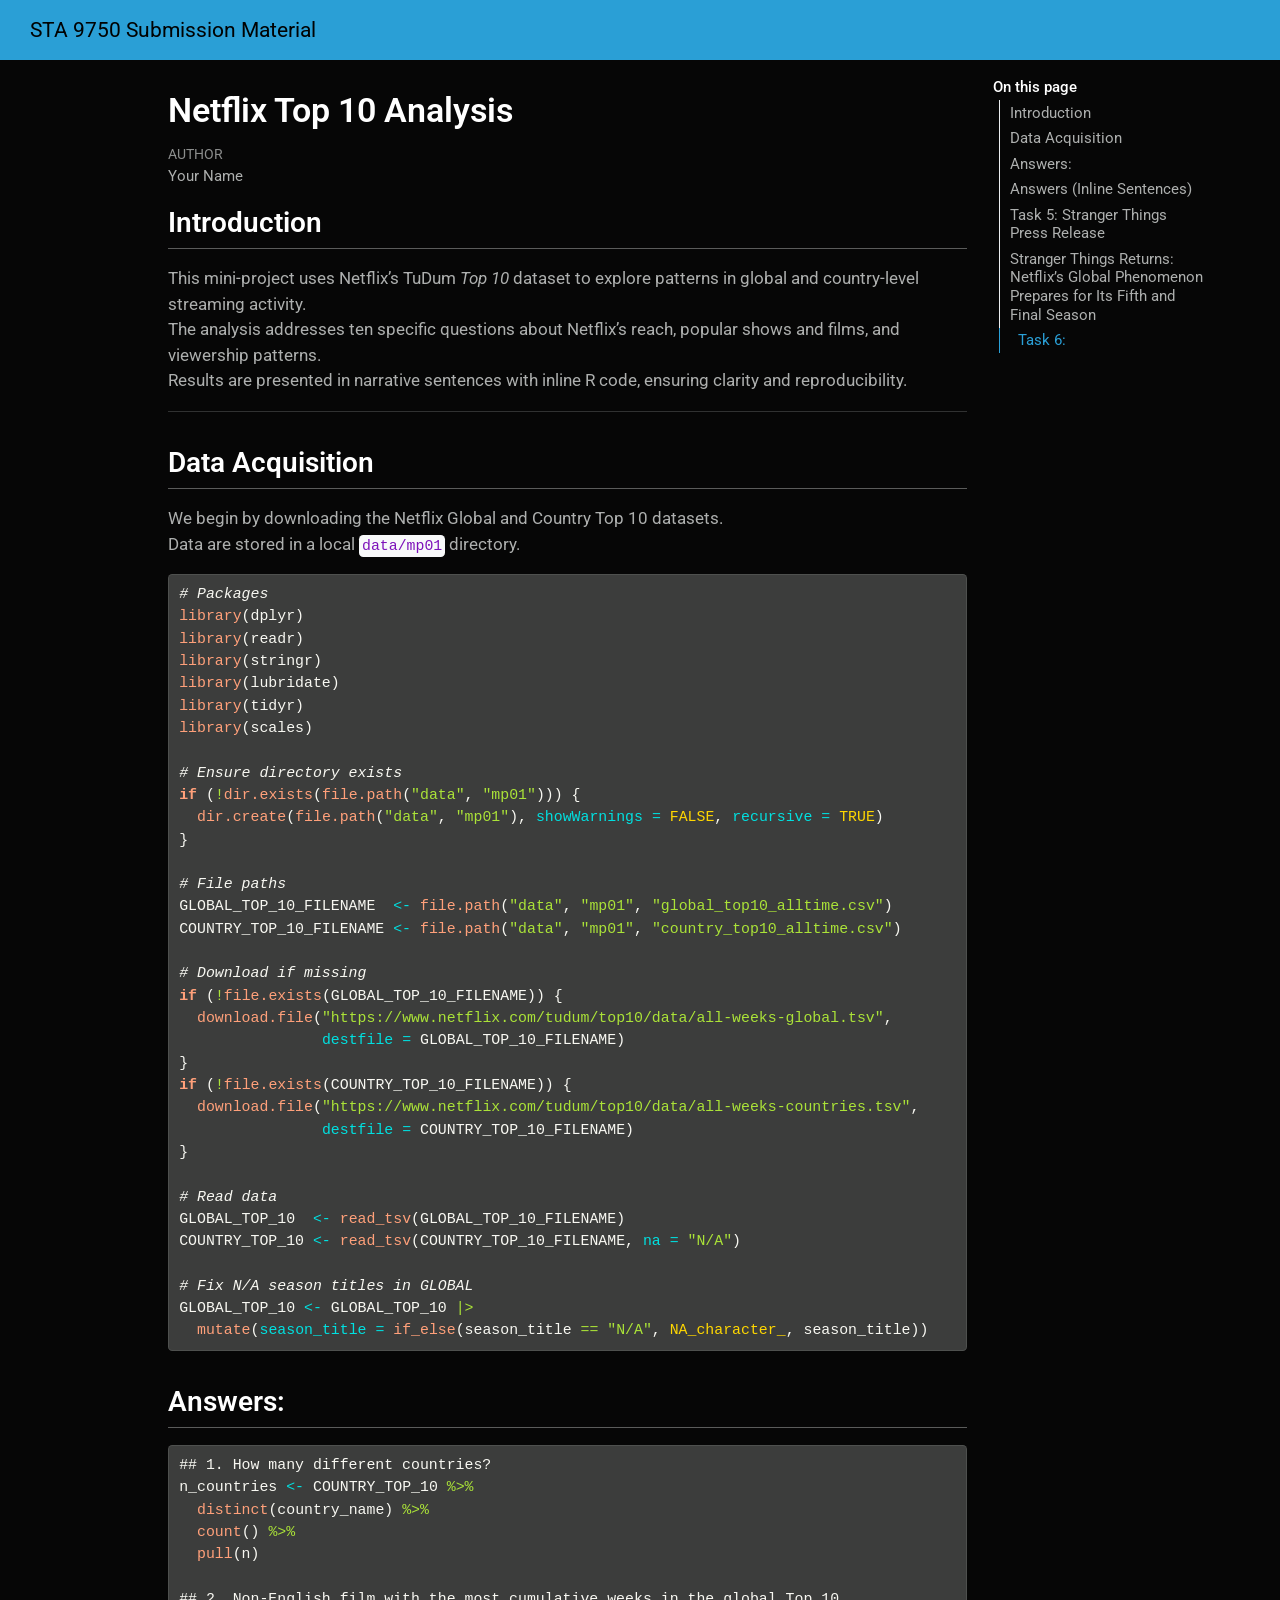
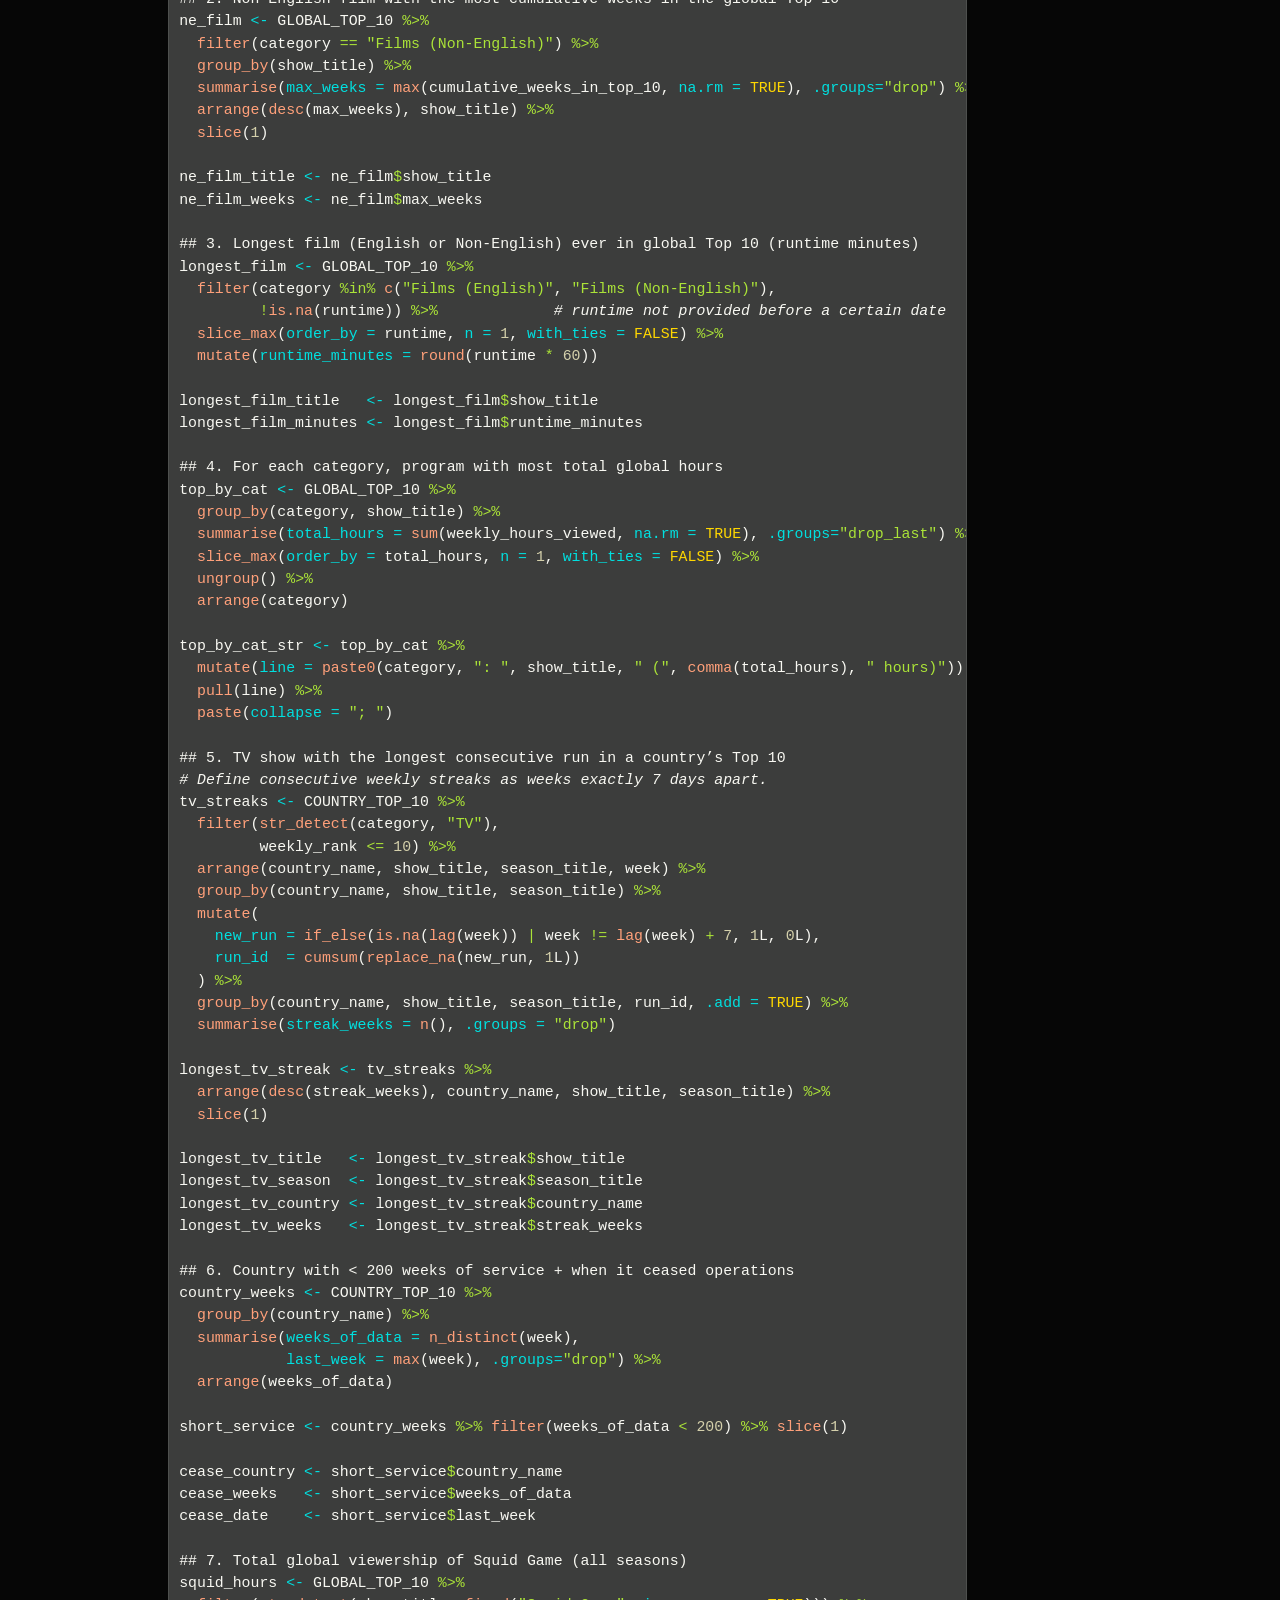
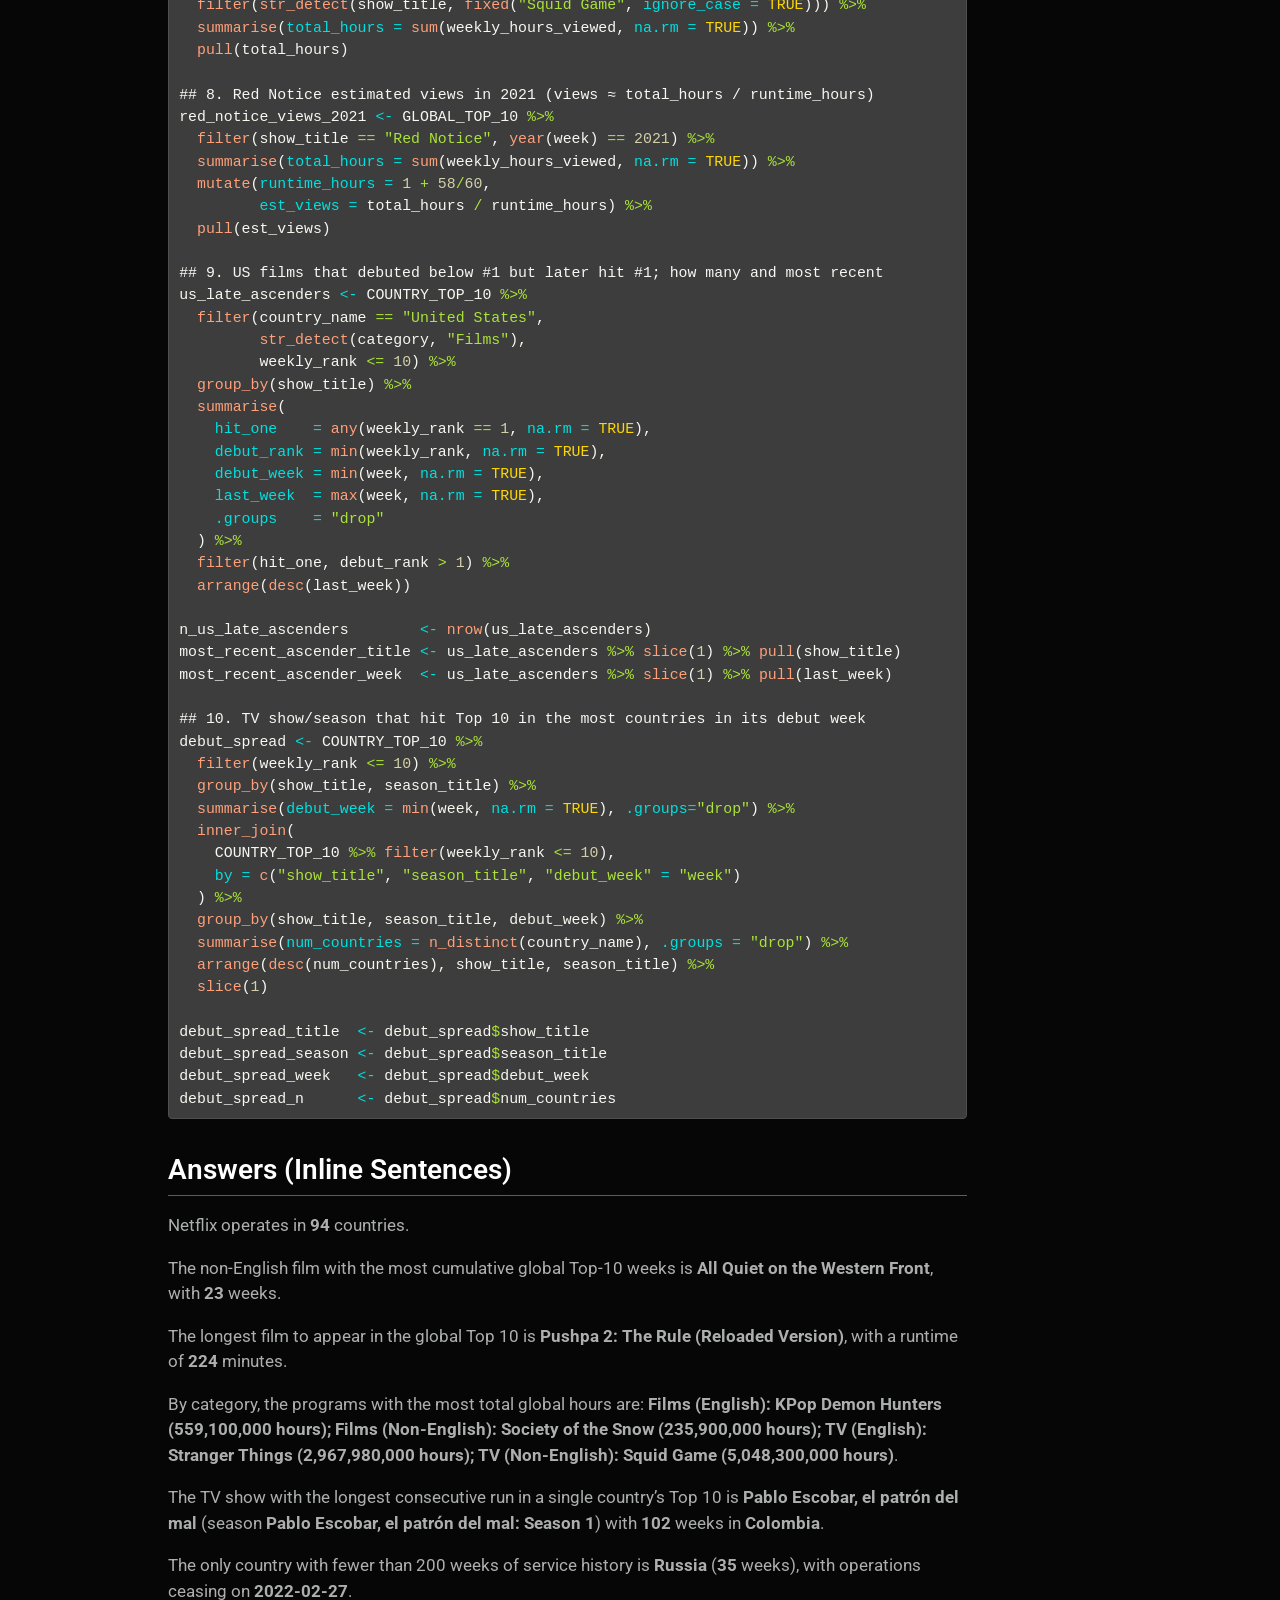
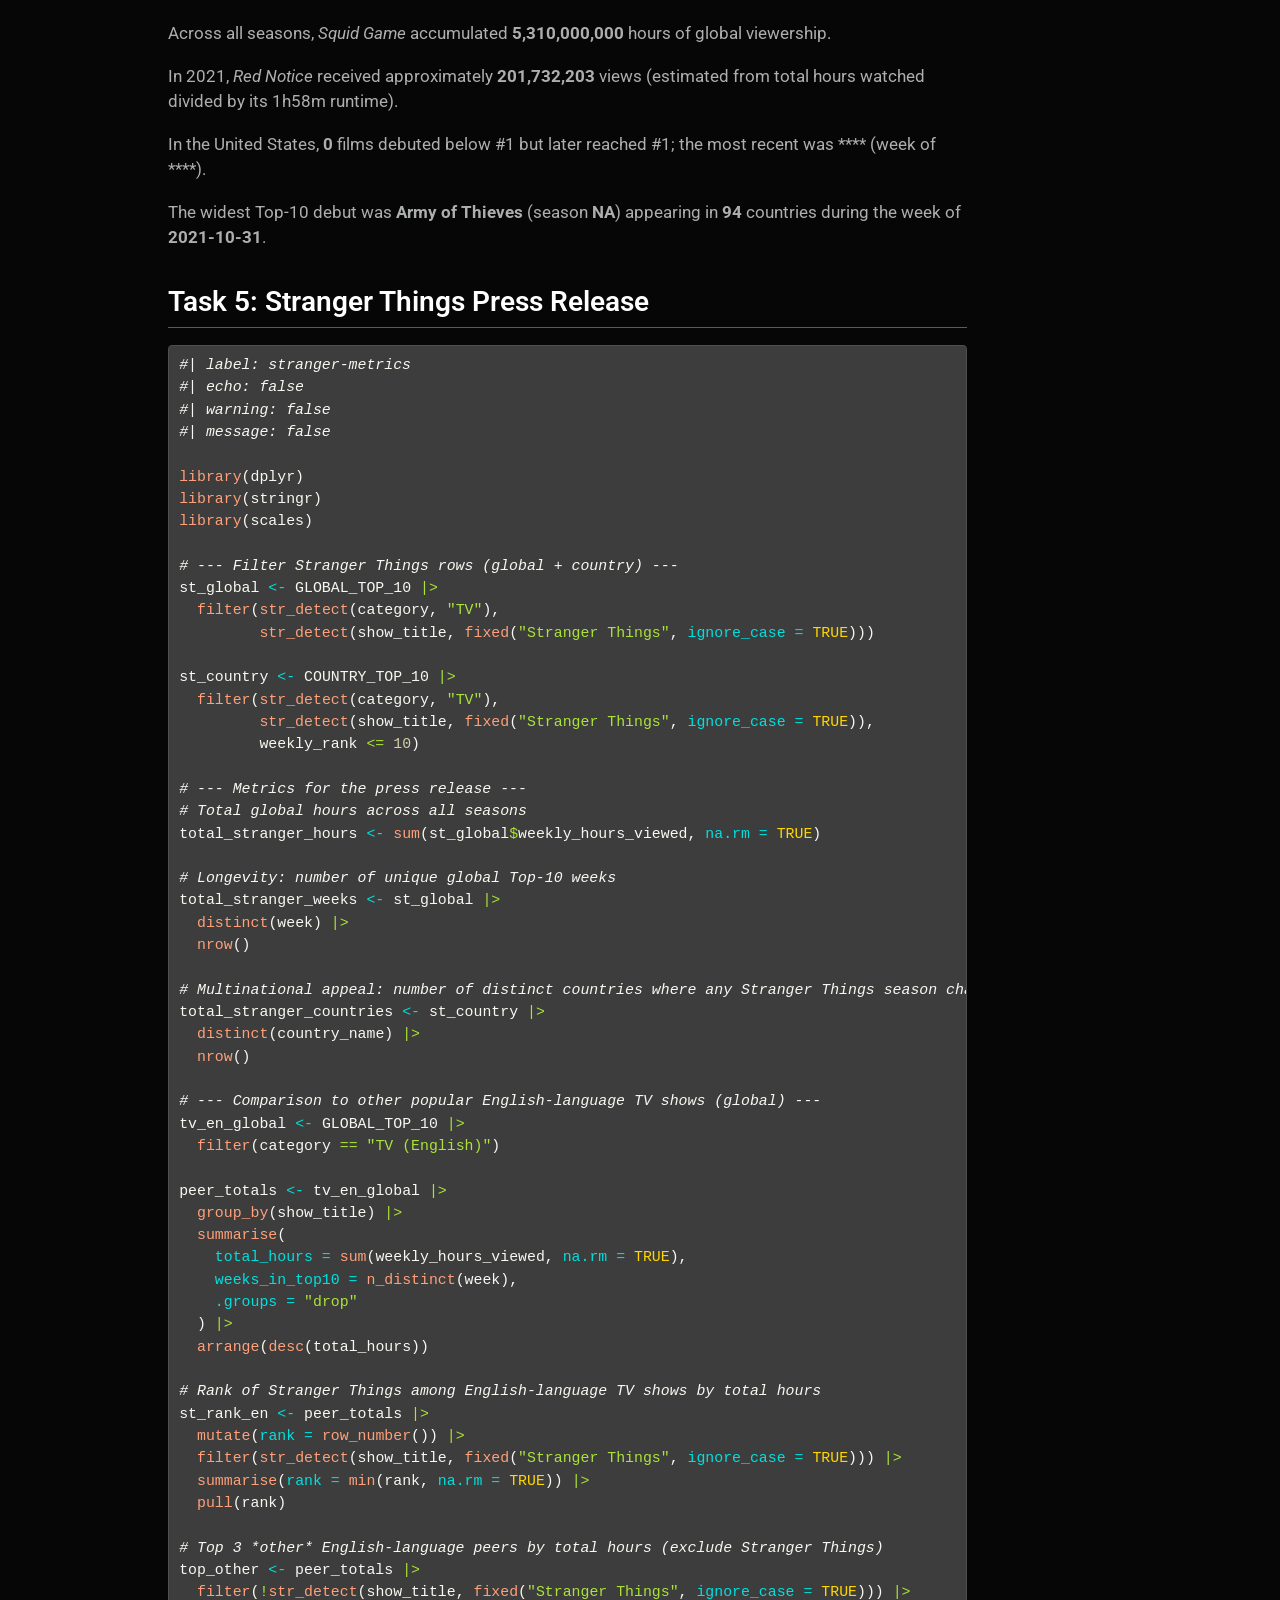
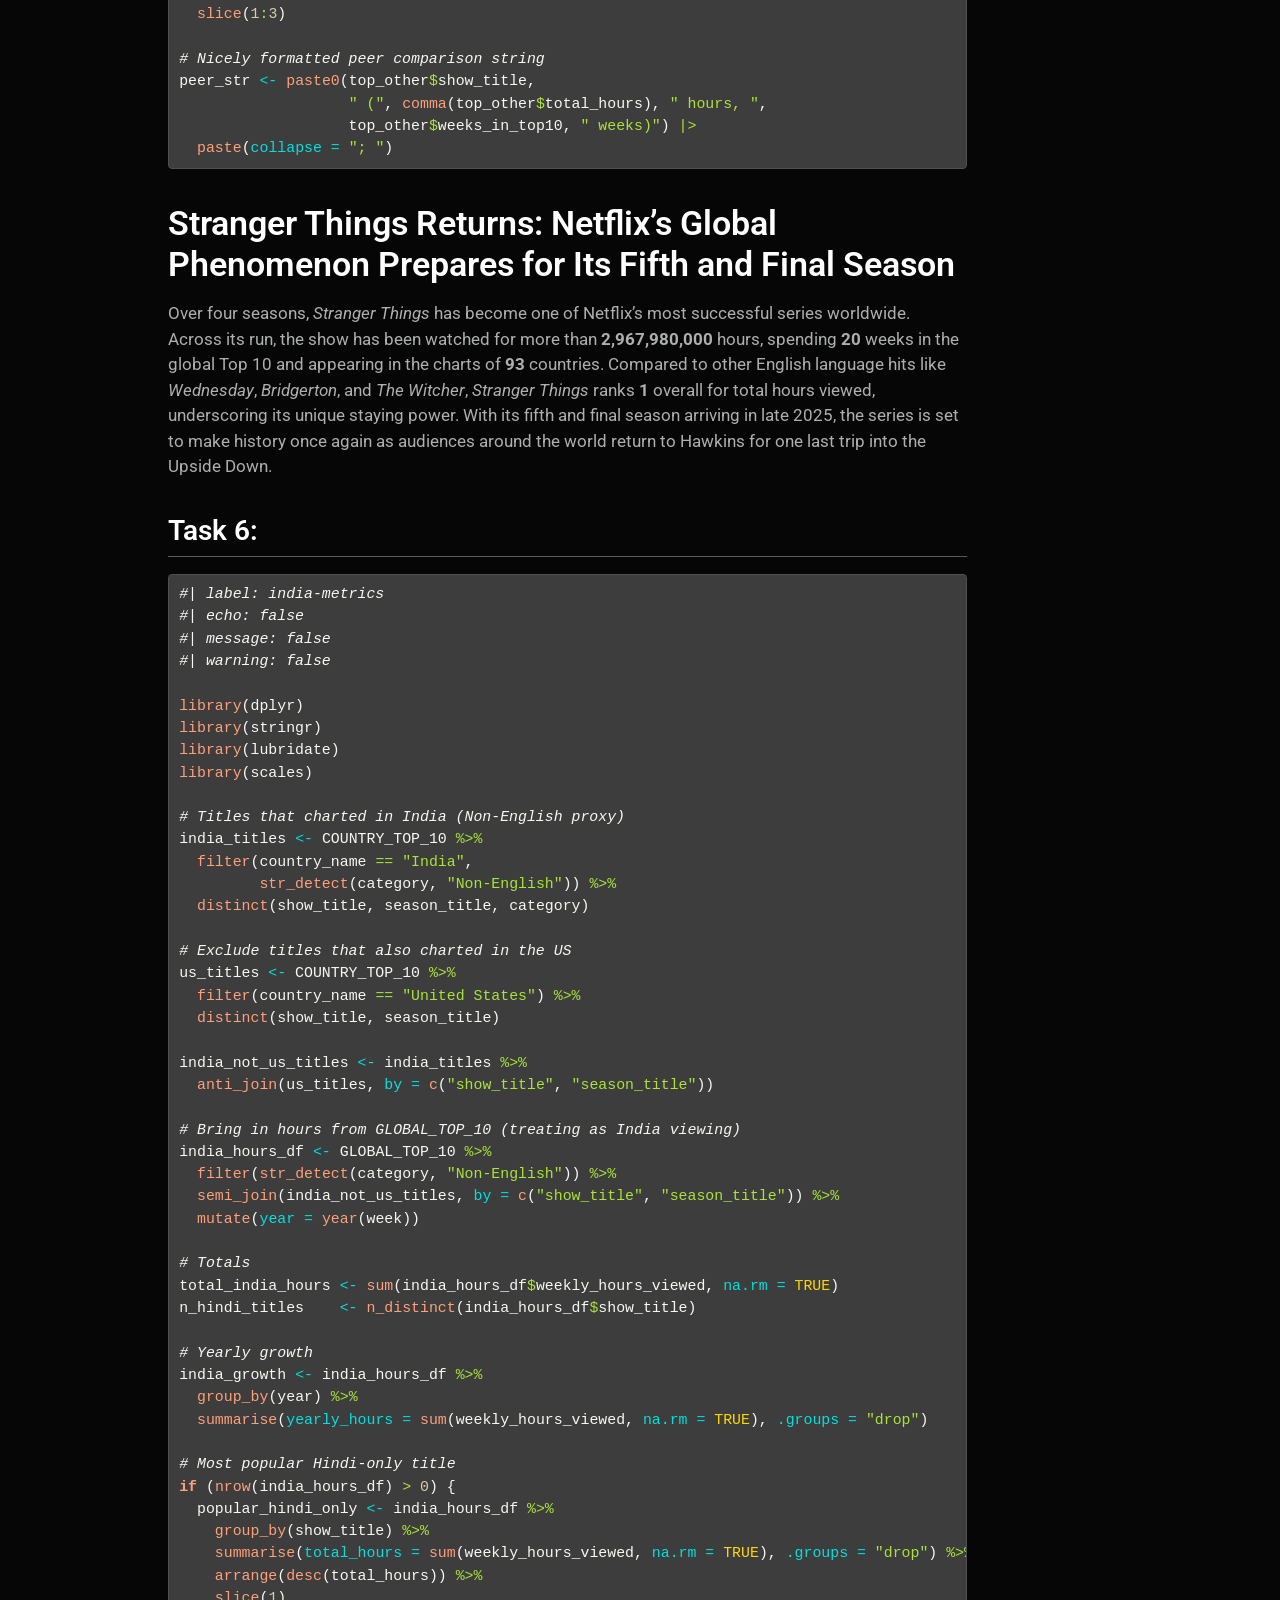
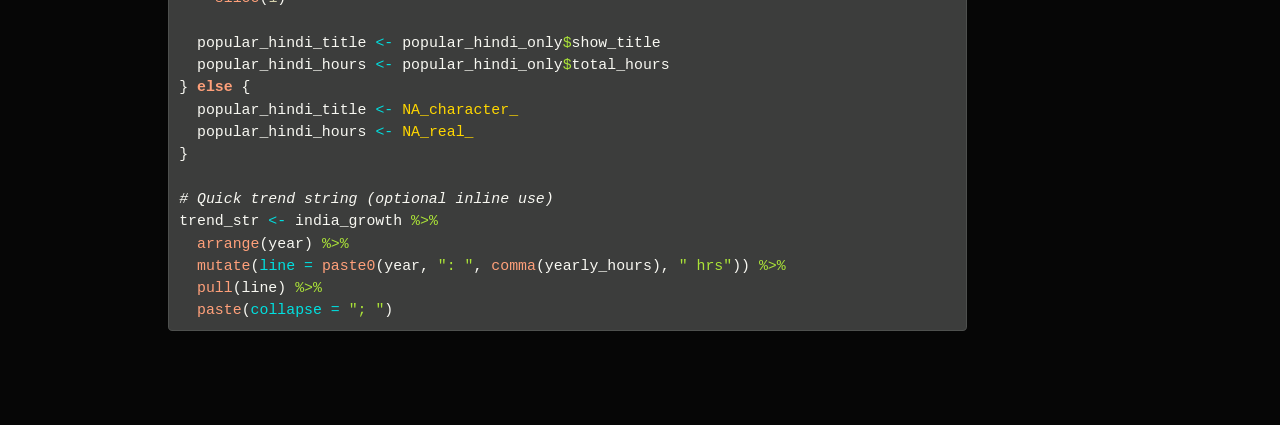
==== commit f6589c80: "mp01 updates" ====
--- a/docs/MP01.html
+++ b/docs/MP01.html
@@ -137,7 +137,10 @@
   <li><a href="#answers" id="toc-answers" class="nav-link" data-scroll-target="#answers">Answers:</a></li>
   <li><a href="#answers-inline-sentences" id="toc-answers-inline-sentences" class="nav-link" data-scroll-target="#answers-inline-sentences">Answers (Inline Sentences)</a></li>
   <li><a href="#task-5-stranger-things-press-release" id="toc-task-5-stranger-things-press-release" class="nav-link" data-scroll-target="#task-5-stranger-things-press-release">Task 5: Stranger Things Press Release</a></li>
-  <li><a href="#stranger-things-returns-netflixs-global-phenomenon-prepares-for-its-fifth-and-final-season" id="toc-stranger-things-returns-netflixs-global-phenomenon-prepares-for-its-fifth-and-final-season" class="nav-link" data-scroll-target="#stranger-things-returns-netflixs-global-phenomenon-prepares-for-its-fifth-and-final-season">Stranger Things Returns: Netflix’s Global Phenomenon Prepares for Its Fifth and Final Season</a></li>
+  <li><a href="#stranger-things-returns-netflixs-global-phenomenon-prepares-for-its-fifth-and-final-season" id="toc-stranger-things-returns-netflixs-global-phenomenon-prepares-for-its-fifth-and-final-season" class="nav-link" data-scroll-target="#stranger-things-returns-netflixs-global-phenomenon-prepares-for-its-fifth-and-final-season">Stranger Things Returns: Netflix’s Global Phenomenon Prepares for Its Fifth and Final Season</a>
+  <ul class="collapse">
+  <li><a href="#task-6" id="toc-task-6" class="nav-link" data-scroll-target="#task-6">Task 6:</a></li>
+  </ul></li>
   </ul>
 </nav>
     </div>
@@ -433,9 +436,74 @@
 </section>
 <section id="stranger-things-returns-netflixs-global-phenomenon-prepares-for-its-fifth-and-final-season" class="level1">
 <h1>Stranger Things Returns: Netflix’s Global Phenomenon Prepares for Its Fifth and Final Season</h1>
-<p>Over four seasons, <em>Stranger Things</em> has become one of Netflix’s most successful series worldwide. Across its run, the show has been watched for more than <strong>2,967,980,000</strong> hours, spending <strong>20</strong> weeks in the global Top 10 and appearing in the charts of <strong>93</strong> countries. Compared to other English-language hits like <em>Wednesday</em>, <em>Bridgerton</em>, and <em>The Witcher</em>, <em>Stranger Things</em> ranks <strong>1</strong> overall for total hours viewed, underscoring its unique staying power. With its fifth and final season arriving in late 2025, the series is set to make history once again as audiences around the world return to Hawkins for one last trip into the Upside Down.</p>
-
-
+<p>Over four seasons, <em>Stranger Things</em> has become one of Netflix’s most successful series worldwide. Across its run, the show has been watched for more than <strong>2,967,980,000</strong> hours, spending <strong>20</strong> weeks in the global Top 10 and appearing in the charts of <strong>93</strong> countries. Compared to other English language hits like <em>Wednesday</em>, <em>Bridgerton</em>, and <em>The Witcher</em>, <em>Stranger Things</em> ranks <strong>1</strong> overall for total hours viewed, underscoring its unique staying power. With its fifth and final season arriving in late 2025, the series is set to make history once again as audiences around the world return to Hawkins for one last trip into the Upside Down.</p>
+<section id="task-6" class="level2">
+<h2 class="anchored" data-anchor-id="task-6">Task 6:</h2>
+<div class="cell">
+<div class="sourceCode cell-code" id="cb4"><pre class="sourceCode r code-with-copy"><code class="sourceCode r"><span id="cb4-1"><a href="#cb4-1" aria-hidden="true" tabindex="-1"></a><span class="co">#| label: india-metrics</span></span>
+<span id="cb4-2"><a href="#cb4-2" aria-hidden="true" tabindex="-1"></a><span class="co">#| echo: false</span></span>
+<span id="cb4-3"><a href="#cb4-3" aria-hidden="true" tabindex="-1"></a><span class="co">#| message: false</span></span>
+<span id="cb4-4"><a href="#cb4-4" aria-hidden="true" tabindex="-1"></a><span class="co">#| warning: false</span></span>
+<span id="cb4-5"><a href="#cb4-5" aria-hidden="true" tabindex="-1"></a></span>
+<span id="cb4-6"><a href="#cb4-6" aria-hidden="true" tabindex="-1"></a><span class="fu">library</span>(dplyr)</span>
+<span id="cb4-7"><a href="#cb4-7" aria-hidden="true" tabindex="-1"></a><span class="fu">library</span>(stringr)</span>
+<span id="cb4-8"><a href="#cb4-8" aria-hidden="true" tabindex="-1"></a><span class="fu">library</span>(lubridate)</span>
+<span id="cb4-9"><a href="#cb4-9" aria-hidden="true" tabindex="-1"></a><span class="fu">library</span>(scales)</span>
+<span id="cb4-10"><a href="#cb4-10" aria-hidden="true" tabindex="-1"></a></span>
+<span id="cb4-11"><a href="#cb4-11" aria-hidden="true" tabindex="-1"></a><span class="co"># Titles that charted in India (Non-English proxy)</span></span>
+<span id="cb4-12"><a href="#cb4-12" aria-hidden="true" tabindex="-1"></a>india_titles <span class="ot">&lt;-</span> COUNTRY_TOP_10 <span class="sc">%&gt;%</span></span>
+<span id="cb4-13"><a href="#cb4-13" aria-hidden="true" tabindex="-1"></a>  <span class="fu">filter</span>(country_name <span class="sc">==</span> <span class="st">"India"</span>,</span>
+<span id="cb4-14"><a href="#cb4-14" aria-hidden="true" tabindex="-1"></a>         <span class="fu">str_detect</span>(category, <span class="st">"Non-English"</span>)) <span class="sc">%&gt;%</span></span>
+<span id="cb4-15"><a href="#cb4-15" aria-hidden="true" tabindex="-1"></a>  <span class="fu">distinct</span>(show_title, season_title, category)</span>
+<span id="cb4-16"><a href="#cb4-16" aria-hidden="true" tabindex="-1"></a></span>
+<span id="cb4-17"><a href="#cb4-17" aria-hidden="true" tabindex="-1"></a><span class="co"># Exclude titles that also charted in the US</span></span>
+<span id="cb4-18"><a href="#cb4-18" aria-hidden="true" tabindex="-1"></a>us_titles <span class="ot">&lt;-</span> COUNTRY_TOP_10 <span class="sc">%&gt;%</span></span>
+<span id="cb4-19"><a href="#cb4-19" aria-hidden="true" tabindex="-1"></a>  <span class="fu">filter</span>(country_name <span class="sc">==</span> <span class="st">"United States"</span>) <span class="sc">%&gt;%</span></span>
+<span id="cb4-20"><a href="#cb4-20" aria-hidden="true" tabindex="-1"></a>  <span class="fu">distinct</span>(show_title, season_title)</span>
+<span id="cb4-21"><a href="#cb4-21" aria-hidden="true" tabindex="-1"></a></span>
+<span id="cb4-22"><a href="#cb4-22" aria-hidden="true" tabindex="-1"></a>india_not_us_titles <span class="ot">&lt;-</span> india_titles <span class="sc">%&gt;%</span></span>
+<span id="cb4-23"><a href="#cb4-23" aria-hidden="true" tabindex="-1"></a>  <span class="fu">anti_join</span>(us_titles, <span class="at">by =</span> <span class="fu">c</span>(<span class="st">"show_title"</span>, <span class="st">"season_title"</span>))</span>
+<span id="cb4-24"><a href="#cb4-24" aria-hidden="true" tabindex="-1"></a></span>
+<span id="cb4-25"><a href="#cb4-25" aria-hidden="true" tabindex="-1"></a><span class="co"># Bring in hours from GLOBAL_TOP_10 (treating as India viewing)</span></span>
+<span id="cb4-26"><a href="#cb4-26" aria-hidden="true" tabindex="-1"></a>india_hours_df <span class="ot">&lt;-</span> GLOBAL_TOP_10 <span class="sc">%&gt;%</span></span>
+<span id="cb4-27"><a href="#cb4-27" aria-hidden="true" tabindex="-1"></a>  <span class="fu">filter</span>(<span class="fu">str_detect</span>(category, <span class="st">"Non-English"</span>)) <span class="sc">%&gt;%</span></span>
+<span id="cb4-28"><a href="#cb4-28" aria-hidden="true" tabindex="-1"></a>  <span class="fu">semi_join</span>(india_not_us_titles, <span class="at">by =</span> <span class="fu">c</span>(<span class="st">"show_title"</span>, <span class="st">"season_title"</span>)) <span class="sc">%&gt;%</span></span>
+<span id="cb4-29"><a href="#cb4-29" aria-hidden="true" tabindex="-1"></a>  <span class="fu">mutate</span>(<span class="at">year =</span> <span class="fu">year</span>(week))</span>
+<span id="cb4-30"><a href="#cb4-30" aria-hidden="true" tabindex="-1"></a></span>
+<span id="cb4-31"><a href="#cb4-31" aria-hidden="true" tabindex="-1"></a><span class="co"># Totals</span></span>
+<span id="cb4-32"><a href="#cb4-32" aria-hidden="true" tabindex="-1"></a>total_india_hours <span class="ot">&lt;-</span> <span class="fu">sum</span>(india_hours_df<span class="sc">$</span>weekly_hours_viewed, <span class="at">na.rm =</span> <span class="cn">TRUE</span>)</span>
+<span id="cb4-33"><a href="#cb4-33" aria-hidden="true" tabindex="-1"></a>n_hindi_titles    <span class="ot">&lt;-</span> <span class="fu">n_distinct</span>(india_hours_df<span class="sc">$</span>show_title)</span>
+<span id="cb4-34"><a href="#cb4-34" aria-hidden="true" tabindex="-1"></a></span>
+<span id="cb4-35"><a href="#cb4-35" aria-hidden="true" tabindex="-1"></a><span class="co"># Yearly growth</span></span>
+<span id="cb4-36"><a href="#cb4-36" aria-hidden="true" tabindex="-1"></a>india_growth <span class="ot">&lt;-</span> india_hours_df <span class="sc">%&gt;%</span></span>
+<span id="cb4-37"><a href="#cb4-37" aria-hidden="true" tabindex="-1"></a>  <span class="fu">group_by</span>(year) <span class="sc">%&gt;%</span></span>
+<span id="cb4-38"><a href="#cb4-38" aria-hidden="true" tabindex="-1"></a>  <span class="fu">summarise</span>(<span class="at">yearly_hours =</span> <span class="fu">sum</span>(weekly_hours_viewed, <span class="at">na.rm =</span> <span class="cn">TRUE</span>), <span class="at">.groups =</span> <span class="st">"drop"</span>)</span>
+<span id="cb4-39"><a href="#cb4-39" aria-hidden="true" tabindex="-1"></a></span>
+<span id="cb4-40"><a href="#cb4-40" aria-hidden="true" tabindex="-1"></a><span class="co"># Most popular Hindi-only title</span></span>
+<span id="cb4-41"><a href="#cb4-41" aria-hidden="true" tabindex="-1"></a><span class="cf">if</span> (<span class="fu">nrow</span>(india_hours_df) <span class="sc">&gt;</span> <span class="dv">0</span>) {</span>
+<span id="cb4-42"><a href="#cb4-42" aria-hidden="true" tabindex="-1"></a>  popular_hindi_only <span class="ot">&lt;-</span> india_hours_df <span class="sc">%&gt;%</span></span>
+<span id="cb4-43"><a href="#cb4-43" aria-hidden="true" tabindex="-1"></a>    <span class="fu">group_by</span>(show_title) <span class="sc">%&gt;%</span></span>
+<span id="cb4-44"><a href="#cb4-44" aria-hidden="true" tabindex="-1"></a>    <span class="fu">summarise</span>(<span class="at">total_hours =</span> <span class="fu">sum</span>(weekly_hours_viewed, <span class="at">na.rm =</span> <span class="cn">TRUE</span>), <span class="at">.groups =</span> <span class="st">"drop"</span>) <span class="sc">%&gt;%</span></span>
+<span id="cb4-45"><a href="#cb4-45" aria-hidden="true" tabindex="-1"></a>    <span class="fu">arrange</span>(<span class="fu">desc</span>(total_hours)) <span class="sc">%&gt;%</span></span>
+<span id="cb4-46"><a href="#cb4-46" aria-hidden="true" tabindex="-1"></a>    <span class="fu">slice</span>(<span class="dv">1</span>)</span>
+<span id="cb4-47"><a href="#cb4-47" aria-hidden="true" tabindex="-1"></a></span>
+<span id="cb4-48"><a href="#cb4-48" aria-hidden="true" tabindex="-1"></a>  popular_hindi_title <span class="ot">&lt;-</span> popular_hindi_only<span class="sc">$</span>show_title</span>
+<span id="cb4-49"><a href="#cb4-49" aria-hidden="true" tabindex="-1"></a>  popular_hindi_hours <span class="ot">&lt;-</span> popular_hindi_only<span class="sc">$</span>total_hours</span>
+<span id="cb4-50"><a href="#cb4-50" aria-hidden="true" tabindex="-1"></a>} <span class="cf">else</span> {</span>
+<span id="cb4-51"><a href="#cb4-51" aria-hidden="true" tabindex="-1"></a>  popular_hindi_title <span class="ot">&lt;-</span> <span class="cn">NA_character_</span></span>
+<span id="cb4-52"><a href="#cb4-52" aria-hidden="true" tabindex="-1"></a>  popular_hindi_hours <span class="ot">&lt;-</span> <span class="cn">NA_real_</span></span>
+<span id="cb4-53"><a href="#cb4-53" aria-hidden="true" tabindex="-1"></a>}</span>
+<span id="cb4-54"><a href="#cb4-54" aria-hidden="true" tabindex="-1"></a></span>
+<span id="cb4-55"><a href="#cb4-55" aria-hidden="true" tabindex="-1"></a><span class="co"># Quick trend string (optional inline use)</span></span>
+<span id="cb4-56"><a href="#cb4-56" aria-hidden="true" tabindex="-1"></a>trend_str <span class="ot">&lt;-</span> india_growth <span class="sc">%&gt;%</span></span>
+<span id="cb4-57"><a href="#cb4-57" aria-hidden="true" tabindex="-1"></a>  <span class="fu">arrange</span>(year) <span class="sc">%&gt;%</span></span>
+<span id="cb4-58"><a href="#cb4-58" aria-hidden="true" tabindex="-1"></a>  <span class="fu">mutate</span>(<span class="at">line =</span> <span class="fu">paste0</span>(year, <span class="st">": "</span>, <span class="fu">comma</span>(yearly_hours), <span class="st">" hrs"</span>)) <span class="sc">%&gt;%</span></span>
+<span id="cb4-59"><a href="#cb4-59" aria-hidden="true" tabindex="-1"></a>  <span class="fu">pull</span>(line) <span class="sc">%&gt;%</span></span>
+<span id="cb4-60"><a href="#cb4-60" aria-hidden="true" tabindex="-1"></a>  <span class="fu">paste</span>(<span class="at">collapse =</span> <span class="st">"; "</span>)</span></code><button title="Copy to Clipboard" class="code-copy-button"><i class="bi"></i></button></pre></div>
+</div>
+
+
+</section>
 </section>
 
 </main> <!-- /main -->
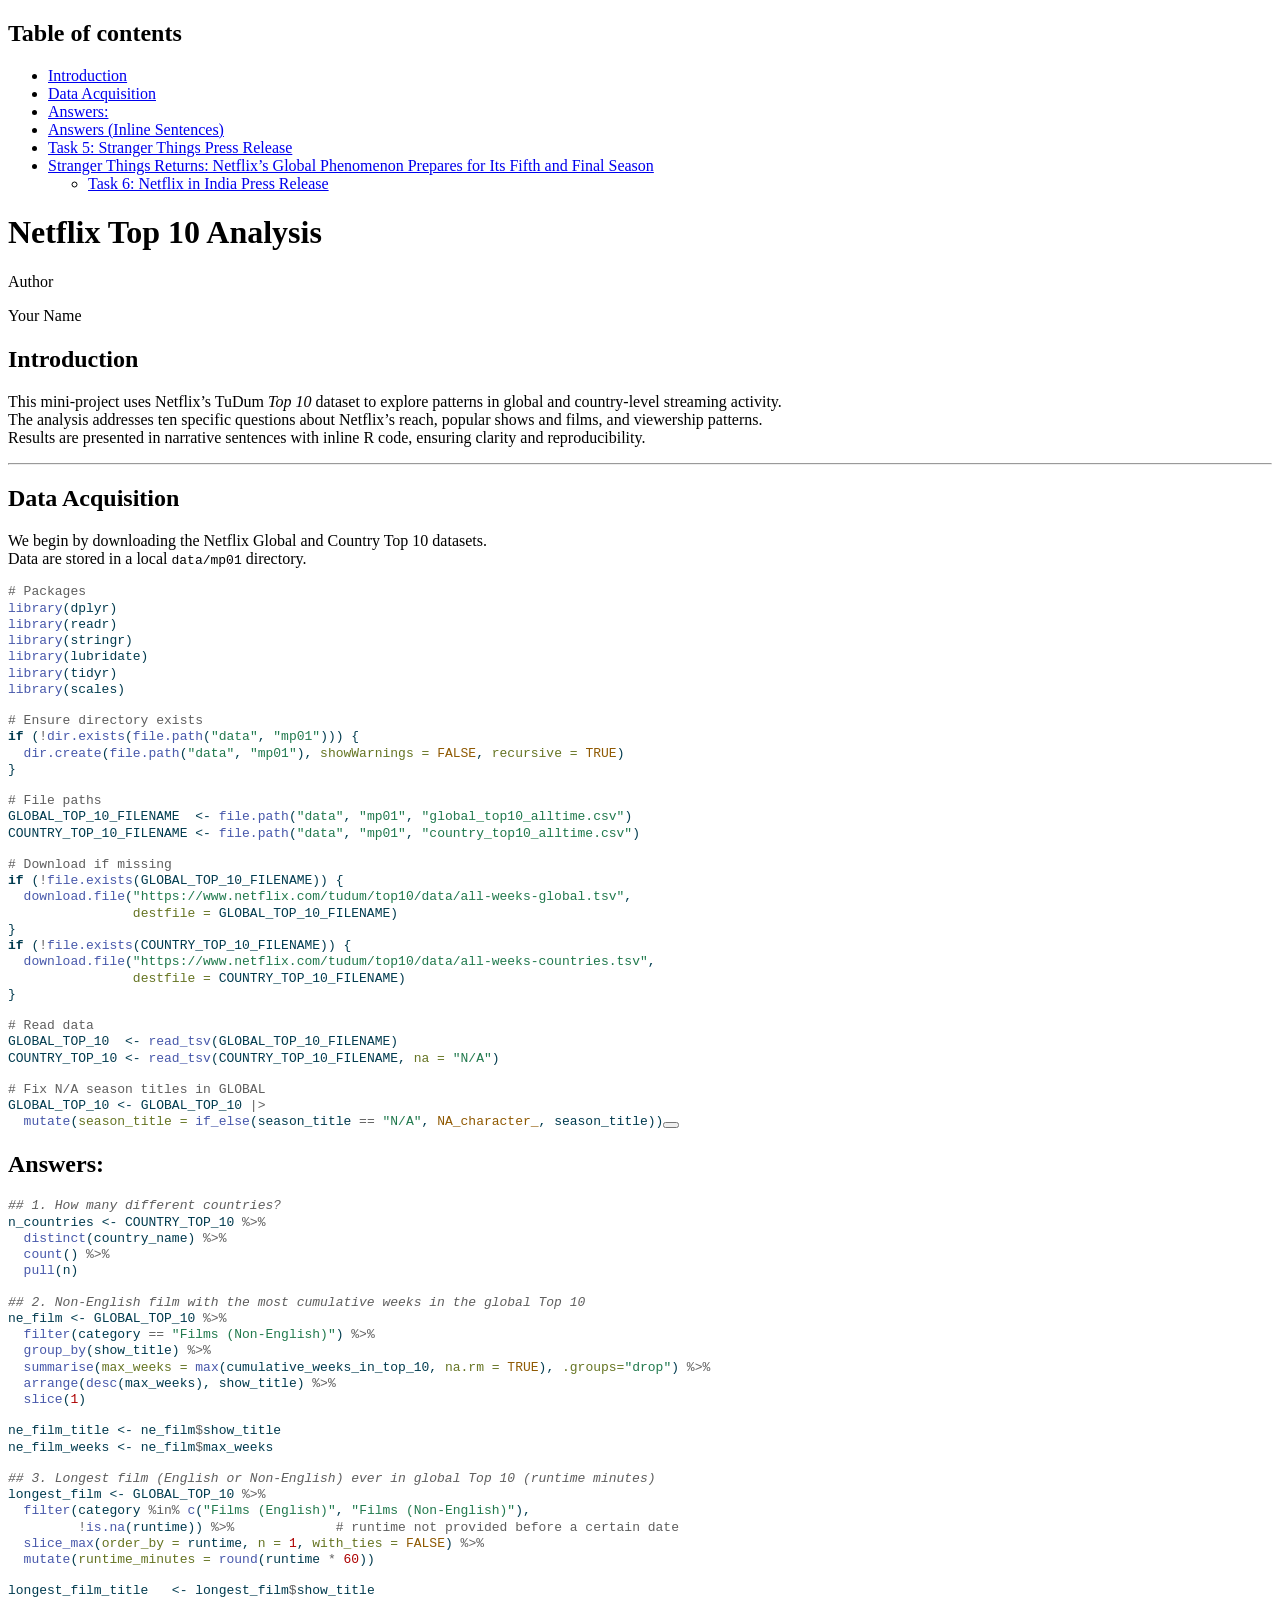
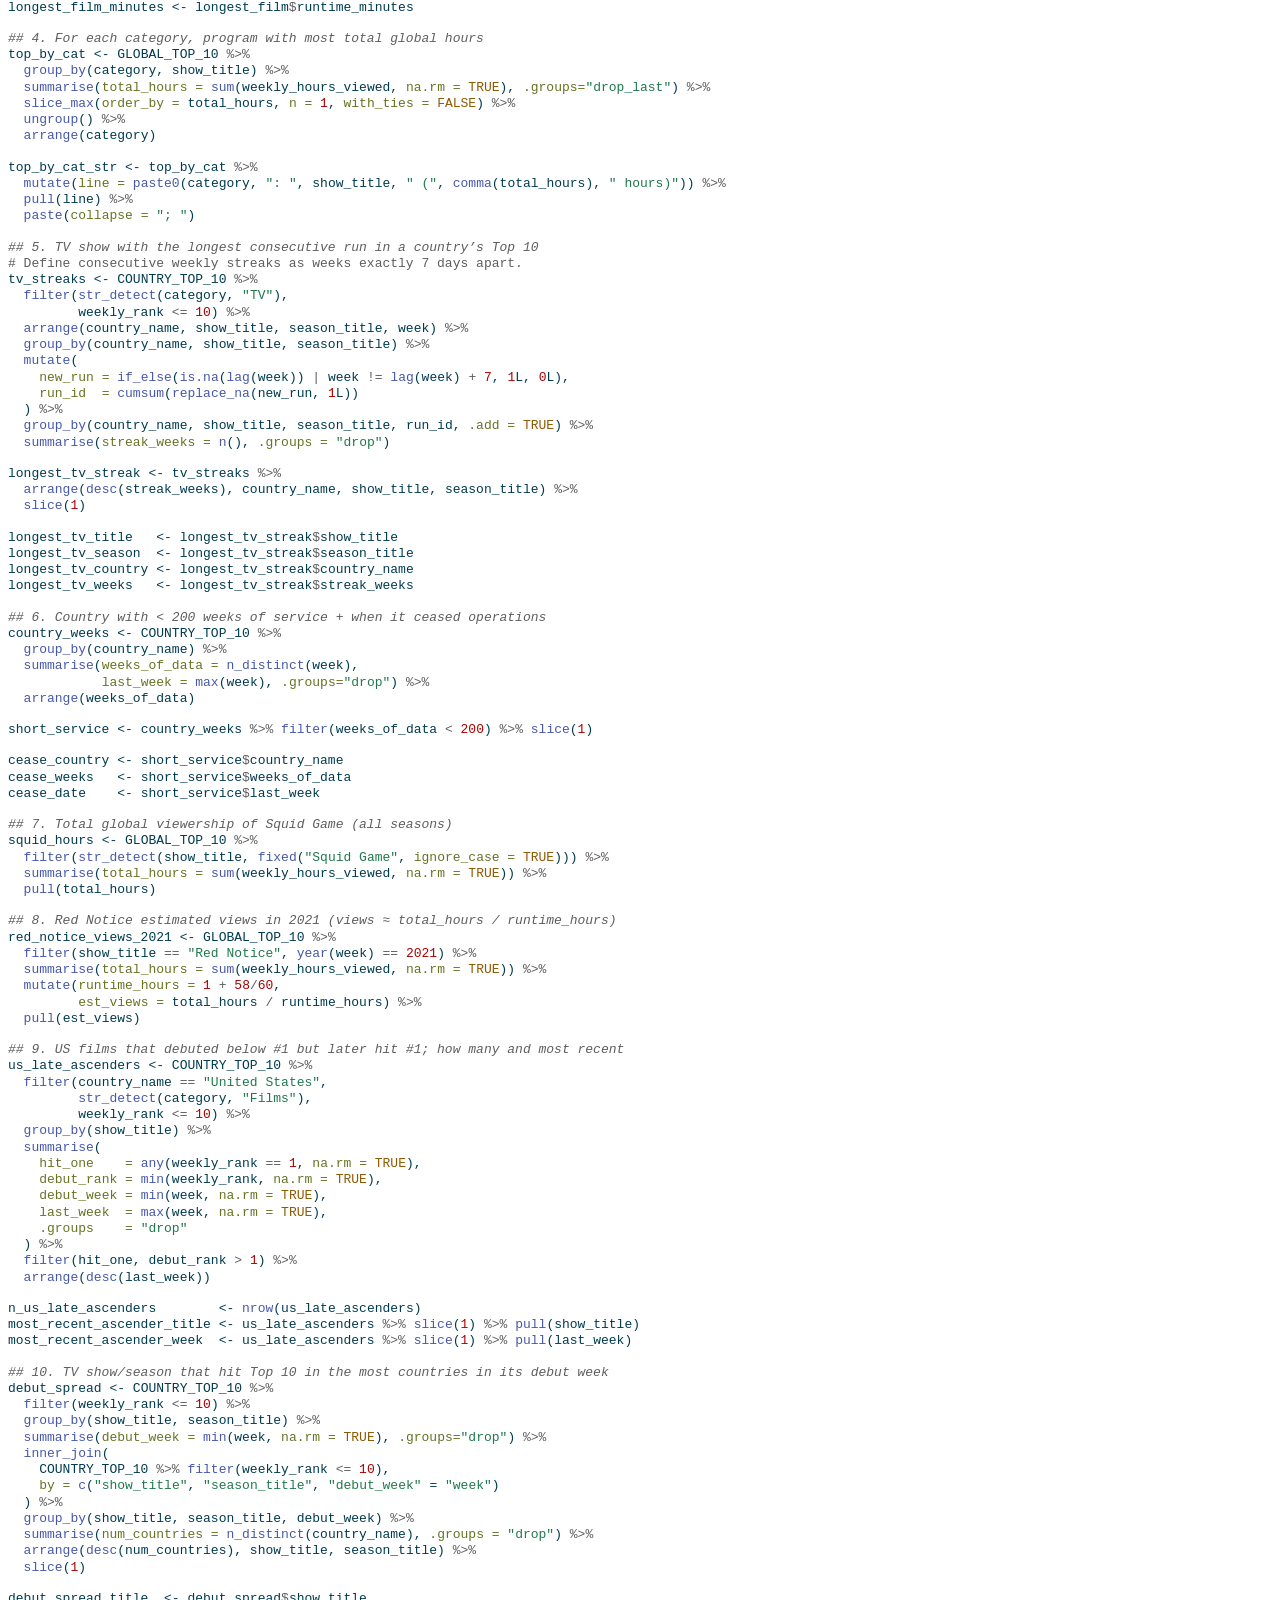
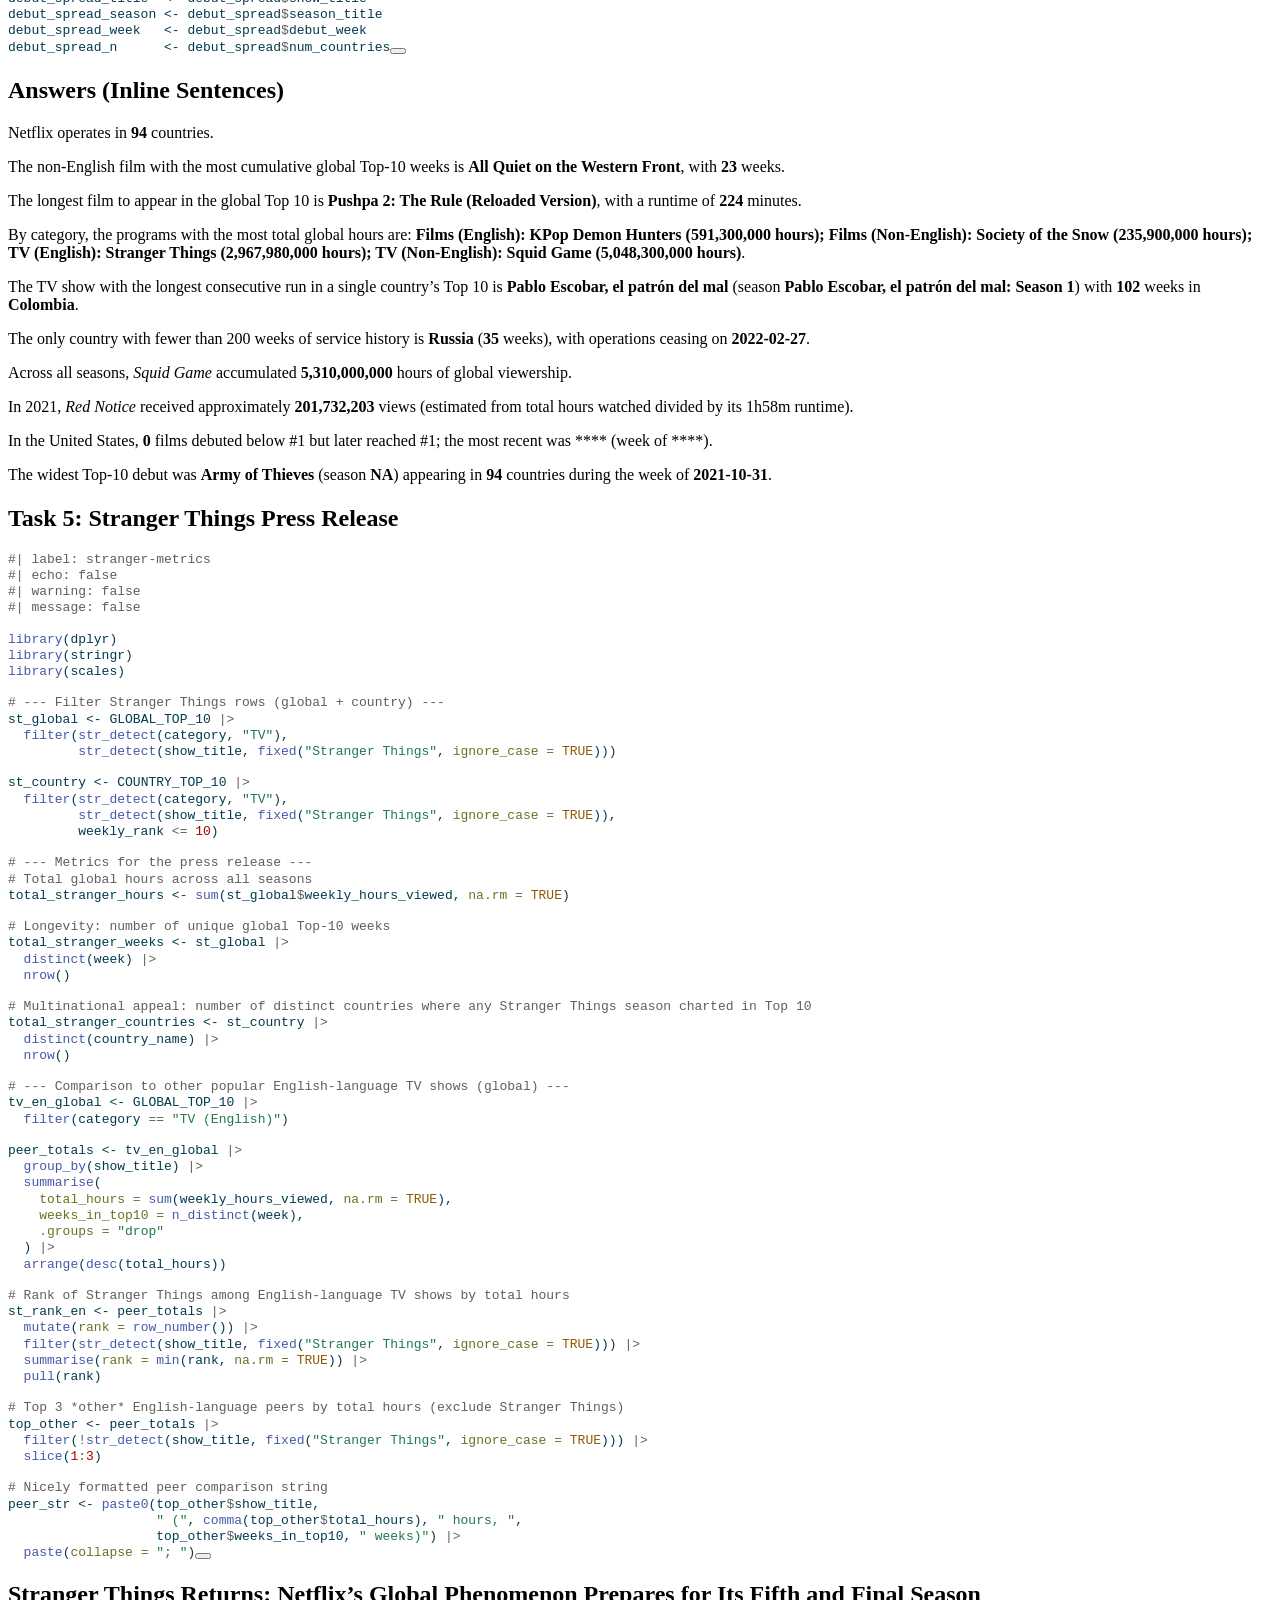
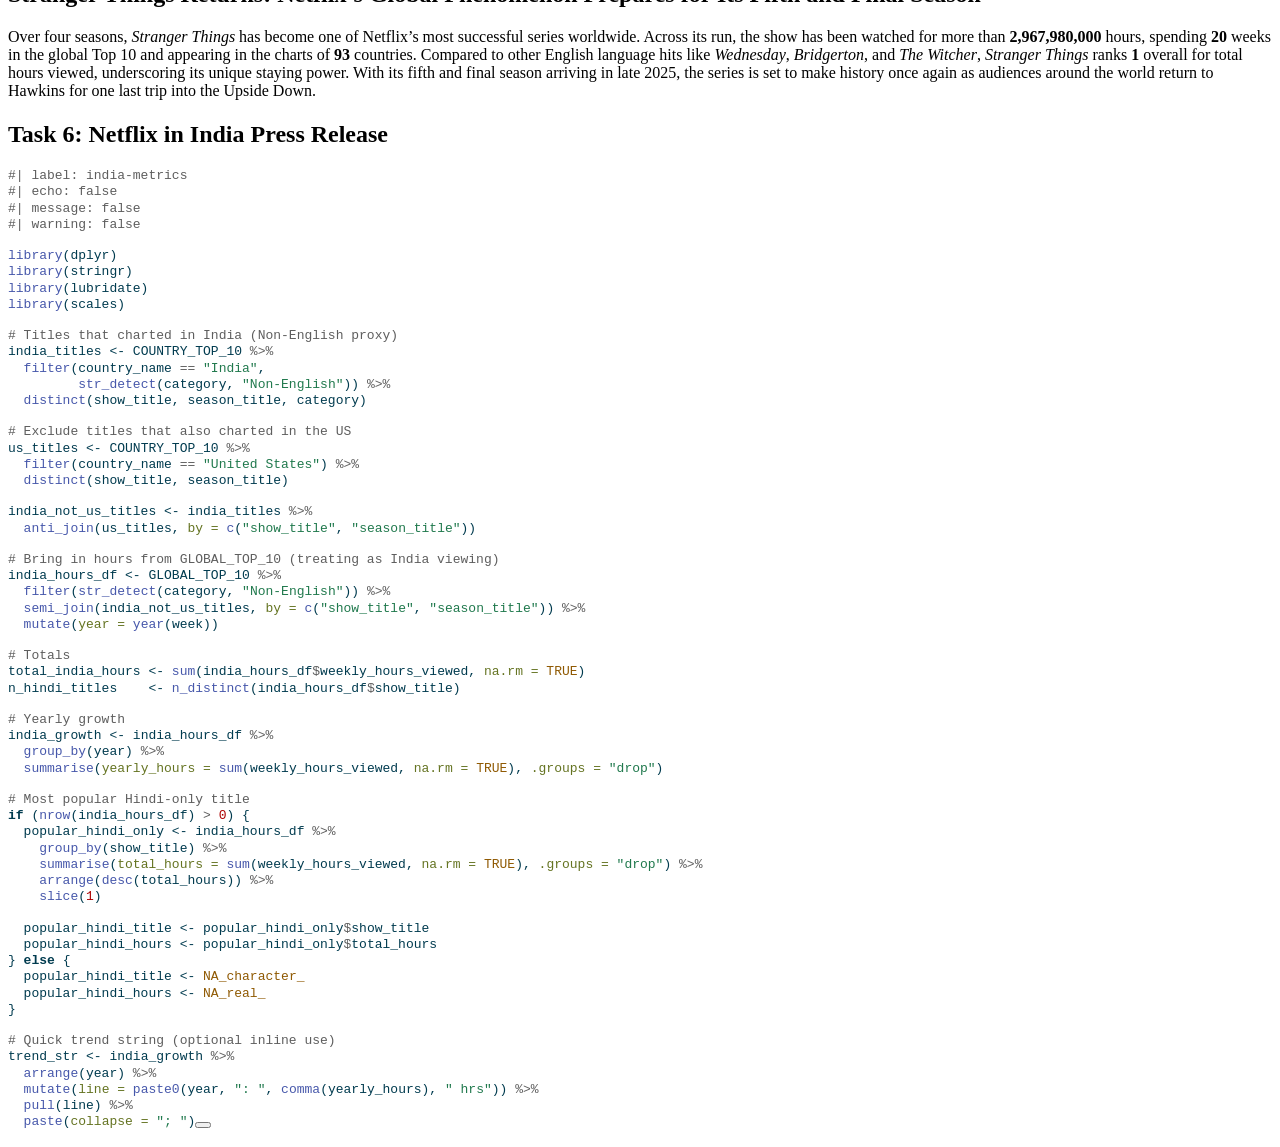
==== commit f086bd5d: "mp01 updates" ====
--- a/docs/MP01.html
+++ b/docs/MP01.html
@@ -8,7 +8,7 @@
 
 <meta name="author" content="Your Name">
 
-<title>Netflix Top 10 Analysis – STA 9750 Submission Material</title>
+<title>Netflix Top 10 Analysis</title>
 <style>
 code{white-space: pre-wrap;}
 span.smallcaps{font-variant: small-caps;}
@@ -59,77 +59,27 @@
 </style>
 
 
-<script src="site_libs/quarto-nav/quarto-nav.js"></script>
-<script src="site_libs/quarto-nav/headroom.min.js"></script>
-<script src="site_libs/clipboard/clipboard.min.js"></script>
-<script src="site_libs/quarto-search/autocomplete.umd.js"></script>
-<script src="site_libs/quarto-search/fuse.min.js"></script>
-<script src="site_libs/quarto-search/quarto-search.js"></script>
-<meta name="quarto:offset" content="./">
-<script src="site_libs/quarto-html/quarto.js" type="module"></script>
-<script src="site_libs/quarto-html/tabsets/tabsets.js" type="module"></script>
-<script src="site_libs/quarto-html/popper.min.js"></script>
-<script src="site_libs/quarto-html/tippy.umd.min.js"></script>
-<script src="site_libs/quarto-html/anchor.min.js"></script>
-<link href="site_libs/quarto-html/tippy.css" rel="stylesheet">
-<link href="site_libs/quarto-html/quarto-syntax-highlighting-dark-bc185b5c5bdbcb35c2eb49d8a876ef70.css" rel="stylesheet" id="quarto-text-highlighting-styles">
-<script src="site_libs/bootstrap/bootstrap.min.js"></script>
-<link href="site_libs/bootstrap/bootstrap-icons.css" rel="stylesheet">
-<link href="site_libs/bootstrap/bootstrap-d0777bfbe38ce2ec467a26c29cdaf8b9.min.css" rel="stylesheet" append-hash="true" id="quarto-bootstrap" data-mode="dark">
-<script id="quarto-search-options" type="application/json">{
-  "location": "navbar",
-  "copy-button": false,
-  "collapse-after": 3,
-  "panel-placement": "end",
-  "type": "overlay",
-  "limit": 50,
-  "keyboard-shortcut": [
-    "f",
-    "/",
-    "s"
-  ],
-  "show-item-context": false,
-  "language": {
-    "search-no-results-text": "No results",
-    "search-matching-documents-text": "matching documents",
-    "search-copy-link-title": "Copy link to search",
-    "search-hide-matches-text": "Hide additional matches",
-    "search-more-match-text": "more match in this document",
-    "search-more-matches-text": "more matches in this document",
-    "search-clear-button-title": "Clear",
-    "search-text-placeholder": "",
-    "search-detached-cancel-button-title": "Cancel",
-    "search-submit-button-title": "Submit",
-    "search-label": "Search"
-  }
-}</script>
+<script src="mp01_files/libs/clipboard/clipboard.min.js"></script>
+<script src="mp01_files/libs/quarto-html/quarto.js" type="module"></script>
+<script src="mp01_files/libs/quarto-html/tabsets/tabsets.js" type="module"></script>
+<script src="mp01_files/libs/quarto-html/popper.min.js"></script>
+<script src="mp01_files/libs/quarto-html/tippy.umd.min.js"></script>
+<script src="mp01_files/libs/quarto-html/anchor.min.js"></script>
+<link href="mp01_files/libs/quarto-html/tippy.css" rel="stylesheet">
+<link href="mp01_files/libs/quarto-html/quarto-syntax-highlighting-ea385d0e468b0dd5ea5bf0780b1290d9.css" rel="stylesheet" id="quarto-text-highlighting-styles">
+<script src="mp01_files/libs/bootstrap/bootstrap.min.js"></script>
+<link href="mp01_files/libs/bootstrap/bootstrap-icons.css" rel="stylesheet">
+<link href="mp01_files/libs/bootstrap/bootstrap-81267100e462c21b3d6c0d5bf76a3417.min.css" rel="stylesheet" append-hash="true" id="quarto-bootstrap" data-mode="light">
 
 
 </head>
 
-<body class="nav-fixed quarto-light">
-
-<div id="quarto-search-results"></div>
-  <header id="quarto-header" class="headroom fixed-top">
-    <nav class="navbar navbar-expand-lg " data-bs-theme="dark">
-      <div class="navbar-container container-fluid">
-      <div class="navbar-brand-container mx-auto">
-    <a class="navbar-brand" href="./index.html">
-    <span class="navbar-title">STA 9750 Submission Material</span>
-    </a>
-  </div>
-        <div class="quarto-navbar-tools tools-end">
-</div>
-      </div> <!-- /container-fluid -->
-    </nav>
-</header>
-<!-- content -->
-<div id="quarto-content" class="quarto-container page-columns page-rows-contents page-layout-article page-navbar">
-<!-- sidebar -->
-<!-- margin-sidebar -->
-    <div id="quarto-margin-sidebar" class="sidebar margin-sidebar">
-        <nav id="TOC" role="doc-toc" class="toc-active">
-    <h2 id="toc-title">On this page</h2>
+<body class="quarto-light">
+
+<div id="quarto-content" class="page-columns page-rows-contents page-layout-article">
+<div id="quarto-margin-sidebar" class="sidebar margin-sidebar">
+  <nav id="TOC" role="doc-toc" class="toc-active">
+    <h2 id="toc-title">Table of contents</h2>
    
   <ul>
   <li><a href="#introduction" id="toc-introduction" class="nav-link active" data-scroll-target="#introduction">Introduction</a></li>
@@ -139,12 +89,11 @@
   <li><a href="#task-5-stranger-things-press-release" id="toc-task-5-stranger-things-press-release" class="nav-link" data-scroll-target="#task-5-stranger-things-press-release">Task 5: Stranger Things Press Release</a></li>
   <li><a href="#stranger-things-returns-netflixs-global-phenomenon-prepares-for-its-fifth-and-final-season" id="toc-stranger-things-returns-netflixs-global-phenomenon-prepares-for-its-fifth-and-final-season" class="nav-link" data-scroll-target="#stranger-things-returns-netflixs-global-phenomenon-prepares-for-its-fifth-and-final-season">Stranger Things Returns: Netflix’s Global Phenomenon Prepares for Its Fifth and Final Season</a>
   <ul class="collapse">
-  <li><a href="#task-6" id="toc-task-6" class="nav-link" data-scroll-target="#task-6">Task 6:</a></li>
+  <li><a href="#task-6-netflix-in-india-press-release" id="toc-task-6-netflix-in-india-press-release" class="nav-link" data-scroll-target="#task-6-netflix-in-india-press-release">Task 6: Netflix in India Press Release</a></li>
   </ul></li>
   </ul>
 </nav>
-    </div>
-<!-- main -->
+</div>
 <main class="content" id="quarto-document-content">
 
 <header id="title-block-header" class="quarto-title-block default">
@@ -358,7 +307,7 @@
 <p>Netflix operates in <strong>94</strong> countries.</p>
 <p>The non-English film with the most cumulative global Top-10 weeks is <strong>All Quiet on the Western Front</strong>, with <strong>23</strong> weeks.</p>
 <p>The longest film to appear in the global Top 10 is <strong>Pushpa 2: The Rule (Reloaded Version)</strong>, with a runtime of <strong>224</strong> minutes.</p>
-<p>By category, the programs with the most total global hours are: <strong>Films (English): KPop Demon Hunters (559,100,000 hours); Films (Non-English): Society of the Snow (235,900,000 hours); TV (English): Stranger Things (2,967,980,000 hours); TV (Non-English): Squid Game (5,048,300,000 hours)</strong>.</p>
+<p>By category, the programs with the most total global hours are: <strong>Films (English): KPop Demon Hunters (591,300,000 hours); Films (Non-English): Society of the Snow (235,900,000 hours); TV (English): Stranger Things (2,967,980,000 hours); TV (Non-English): Squid Game (5,048,300,000 hours)</strong>.</p>
 <p>The TV show with the longest consecutive run in a single country’s Top 10 is <strong>Pablo Escobar, el patrón del mal</strong> (season <strong>Pablo Escobar, el patrón del mal: Season 1</strong>) with <strong>102</strong> weeks in <strong>Colombia</strong>.</p>
 <p>The only country with fewer than 200 weeks of service history is <strong>Russia</strong> (<strong>35</strong> weeks), with operations ceasing on <strong>2022-02-27</strong>.</p>
 <p>Across all seasons, <em>Squid Game</em> accumulated <strong>5,310,000,000</strong> hours of global viewership.</p>
@@ -437,8 +386,8 @@
 <section id="stranger-things-returns-netflixs-global-phenomenon-prepares-for-its-fifth-and-final-season" class="level1">
 <h1>Stranger Things Returns: Netflix’s Global Phenomenon Prepares for Its Fifth and Final Season</h1>
 <p>Over four seasons, <em>Stranger Things</em> has become one of Netflix’s most successful series worldwide. Across its run, the show has been watched for more than <strong>2,967,980,000</strong> hours, spending <strong>20</strong> weeks in the global Top 10 and appearing in the charts of <strong>93</strong> countries. Compared to other English language hits like <em>Wednesday</em>, <em>Bridgerton</em>, and <em>The Witcher</em>, <em>Stranger Things</em> ranks <strong>1</strong> overall for total hours viewed, underscoring its unique staying power. With its fifth and final season arriving in late 2025, the series is set to make history once again as audiences around the world return to Hawkins for one last trip into the Upside Down.</p>
-<section id="task-6" class="level2">
-<h2 class="anchored" data-anchor-id="task-6">Task 6:</h2>
+<section id="task-6-netflix-in-india-press-release" class="level2">
+<h2 class="anchored" data-anchor-id="task-6-netflix-in-india-press-release">Task 6: Netflix in India Press Release</h2>
 <div class="cell">
 <div class="sourceCode cell-code" id="cb4"><pre class="sourceCode r code-with-copy"><code class="sourceCode r"><span id="cb4-1"><a href="#cb4-1" aria-hidden="true" tabindex="-1"></a><span class="co">#| label: india-metrics</span></span>
 <span id="cb4-2"><a href="#cb4-2" aria-hidden="true" tabindex="-1"></a><span class="co">#| echo: false</span></span>
@@ -501,12 +450,11 @@
 <span id="cb4-59"><a href="#cb4-59" aria-hidden="true" tabindex="-1"></a>  <span class="fu">pull</span>(line) <span class="sc">%&gt;%</span></span>
 <span id="cb4-60"><a href="#cb4-60" aria-hidden="true" tabindex="-1"></a>  <span class="fu">paste</span>(<span class="at">collapse =</span> <span class="st">"; "</span>)</span></code><button title="Copy to Clipboard" class="code-copy-button"><i class="bi"></i></button></pre></div>
 </div>
-
-
 </section>
 </section>
 
-</main> <!-- /main -->
+</main>
+<!-- /main column -->
 <script id="quarto-html-after-body" type="application/javascript">
   window.document.addEventListener("DOMContentLoaded", function (event) {
     const icon = "";
@@ -579,7 +527,7 @@
     }
       var localhostRegex = new RegExp(/^(?:http|https):\/\/localhost\:?[0-9]*\//);
       var mailtoRegex = new RegExp(/^mailto:/);
-        var filterRegex = new RegExp("https:\/\/Wanderloost\.github\.io\/STA9750-2025-FALL\/");
+        var filterRegex = new RegExp('/' + window.location.host + '/');
       var isInternal = (href) => {
           return filterRegex.test(href) || localhostRegex.test(href) || mailtoRegex.test(href);
       }
--- a/docs/mp01_files/libs/quarto-html/tippy.css
+++ b/docs/mp01_files/libs/quarto-html/tippy.css
@@ -0,0 +1 @@
+.tippy-box[data-animation=fade][data-state=hidden]{opacity:0}[data-tippy-root]{max-width:calc(100vw - 10px)}.tippy-box{position:relative;background-color:#333;color:#fff;border-radius:4px;font-size:14px;line-height:1.4;white-space:normal;outline:0;transition-property:transform,visibility,opacity}.tippy-box[data-placement^=top]>.tippy-arrow{bottom:0}.tippy-box[data-placement^=top]>.tippy-arrow:before{bottom:-7px;left:0;border-width:8px 8px 0;border-top-color:initial;transform-origin:center top}.tippy-box[data-placement^=bottom]>.tippy-arrow{top:0}.tippy-box[data-placement^=bottom]>.tippy-arrow:before{top:-7px;left:0;border-width:0 8px 8px;border-bottom-color:initial;transform-origin:center bottom}.tippy-box[data-placement^=left]>.tippy-arrow{right:0}.tippy-box[data-placement^=left]>.tippy-arrow:before{border-width:8px 0 8px 8px;border-left-color:initial;right:-7px;transform-origin:center left}.tippy-box[data-placement^=right]>.tippy-arrow{left:0}.tippy-box[data-placement^=right]>.tippy-arrow:before{left:-7px;border-width:8px 8px 8px 0;border-right-color:initial;transform-origin:center right}.tippy-box[data-inertia][data-state=visible]{transition-timing-function:cubic-bezier(.54,1.5,.38,1.11)}.tippy-arrow{width:16px;height:16px;color:#333}.tippy-arrow:before{content:"";position:absolute;border-color:transparent;border-style:solid}.tippy-content{position:relative;padding:5px 9px;z-index:1}
--- a/docs/mp01_files/libs/quarto-html/quarto-syntax-highlighting-ea385d0e468b0dd5ea5bf0780b1290d9.css
+++ b/docs/mp01_files/libs/quarto-html/quarto-syntax-highlighting-ea385d0e468b0dd5ea5bf0780b1290d9.css
@@ -0,0 +1,236 @@
+/* quarto syntax highlight colors */
+:root {
+  --quarto-hl-ot-color: #003B4F;
+  --quarto-hl-at-color: #657422;
+  --quarto-hl-ss-color: #20794D;
+  --quarto-hl-an-color: #5E5E5E;
+  --quarto-hl-fu-color: #4758AB;
+  --quarto-hl-st-color: #20794D;
+  --quarto-hl-cf-color: #003B4F;
+  --quarto-hl-op-color: #5E5E5E;
+  --quarto-hl-er-color: #AD0000;
+  --quarto-hl-bn-color: #AD0000;
+  --quarto-hl-al-color: #AD0000;
+  --quarto-hl-va-color: #111111;
+  --quarto-hl-bu-color: inherit;
+  --quarto-hl-ex-color: inherit;
+  --quarto-hl-pp-color: #AD0000;
+  --quarto-hl-in-color: #5E5E5E;
+  --quarto-hl-vs-color: #20794D;
+  --quarto-hl-wa-color: #5E5E5E;
+  --quarto-hl-do-color: #5E5E5E;
+  --quarto-hl-im-color: #00769E;
+  --quarto-hl-ch-color: #20794D;
+  --quarto-hl-dt-color: #AD0000;
+  --quarto-hl-fl-color: #AD0000;
+  --quarto-hl-co-color: #5E5E5E;
+  --quarto-hl-cv-color: #5E5E5E;
+  --quarto-hl-cn-color: #8f5902;
+  --quarto-hl-sc-color: #5E5E5E;
+  --quarto-hl-dv-color: #AD0000;
+  --quarto-hl-kw-color: #003B4F;
+}
+
+/* other quarto variables */
+:root {
+  --quarto-font-monospace: SFMono-Regular, Menlo, Monaco, Consolas, "Liberation Mono", "Courier New", monospace;
+}
+
+/* syntax highlight based on Pandoc's rules */
+pre > code.sourceCode > span {
+  color: #003B4F;
+}
+
+code.sourceCode > span {
+  color: #003B4F;
+}
+
+div.sourceCode,
+div.sourceCode pre.sourceCode {
+  color: #003B4F;
+}
+
+/* Normal */
+code span {
+  color: #003B4F;
+}
+
+/* Alert */
+code span.al {
+  color: #AD0000;
+  font-style: inherit;
+}
+
+/* Annotation */
+code span.an {
+  color: #5E5E5E;
+  font-style: inherit;
+}
+
+/* Attribute */
+code span.at {
+  color: #657422;
+  font-style: inherit;
+}
+
+/* BaseN */
+code span.bn {
+  color: #AD0000;
+  font-style: inherit;
+}
+
+/* BuiltIn */
+code span.bu {
+  font-style: inherit;
+}
+
+/* ControlFlow */
+code span.cf {
+  color: #003B4F;
+  font-weight: bold;
+  font-style: inherit;
+}
+
+/* Char */
+code span.ch {
+  color: #20794D;
+  font-style: inherit;
+}
+
+/* Constant */
+code span.cn {
+  color: #8f5902;
+  font-style: inherit;
+}
+
+/* Comment */
+code span.co {
+  color: #5E5E5E;
+  font-style: inherit;
+}
+
+/* CommentVar */
+code span.cv {
+  color: #5E5E5E;
+  font-style: italic;
+}
+
+/* Documentation */
+code span.do {
+  color: #5E5E5E;
+  font-style: italic;
+}
+
+/* DataType */
+code span.dt {
+  color: #AD0000;
+  font-style: inherit;
+}
+
+/* DecVal */
+code span.dv {
+  color: #AD0000;
+  font-style: inherit;
+}
+
+/* Error */
+code span.er {
+  color: #AD0000;
+  font-style: inherit;
+}
+
+/* Extension */
+code span.ex {
+  font-style: inherit;
+}
+
+/* Float */
+code span.fl {
+  color: #AD0000;
+  font-style: inherit;
+}
+
+/* Function */
+code span.fu {
+  color: #4758AB;
+  font-style: inherit;
+}
+
+/* Import */
+code span.im {
+  color: #00769E;
+  font-style: inherit;
+}
+
+/* Information */
+code span.in {
+  color: #5E5E5E;
+  font-style: inherit;
+}
+
+/* Keyword */
+code span.kw {
+  color: #003B4F;
+  font-weight: bold;
+  font-style: inherit;
+}
+
+/* Operator */
+code span.op {
+  color: #5E5E5E;
+  font-style: inherit;
+}
+
+/* Other */
+code span.ot {
+  color: #003B4F;
+  font-style: inherit;
+}
+
+/* Preprocessor */
+code span.pp {
+  color: #AD0000;
+  font-style: inherit;
+}
+
+/* SpecialChar */
+code span.sc {
+  color: #5E5E5E;
+  font-style: inherit;
+}
+
+/* SpecialString */
+code span.ss {
+  color: #20794D;
+  font-style: inherit;
+}
+
+/* String */
+code span.st {
+  color: #20794D;
+  font-style: inherit;
+}
+
+/* Variable */
+code span.va {
+  color: #111111;
+  font-style: inherit;
+}
+
+/* VerbatimString */
+code span.vs {
+  color: #20794D;
+  font-style: inherit;
+}
+
+/* Warning */
+code span.wa {
+  color: #5E5E5E;
+  font-style: italic;
+}
+
+.prevent-inlining {
+  content: "</";
+}
+
+/*# sourceMappingURL=538754cbb4183396a2435bcb80637e05.css.map */
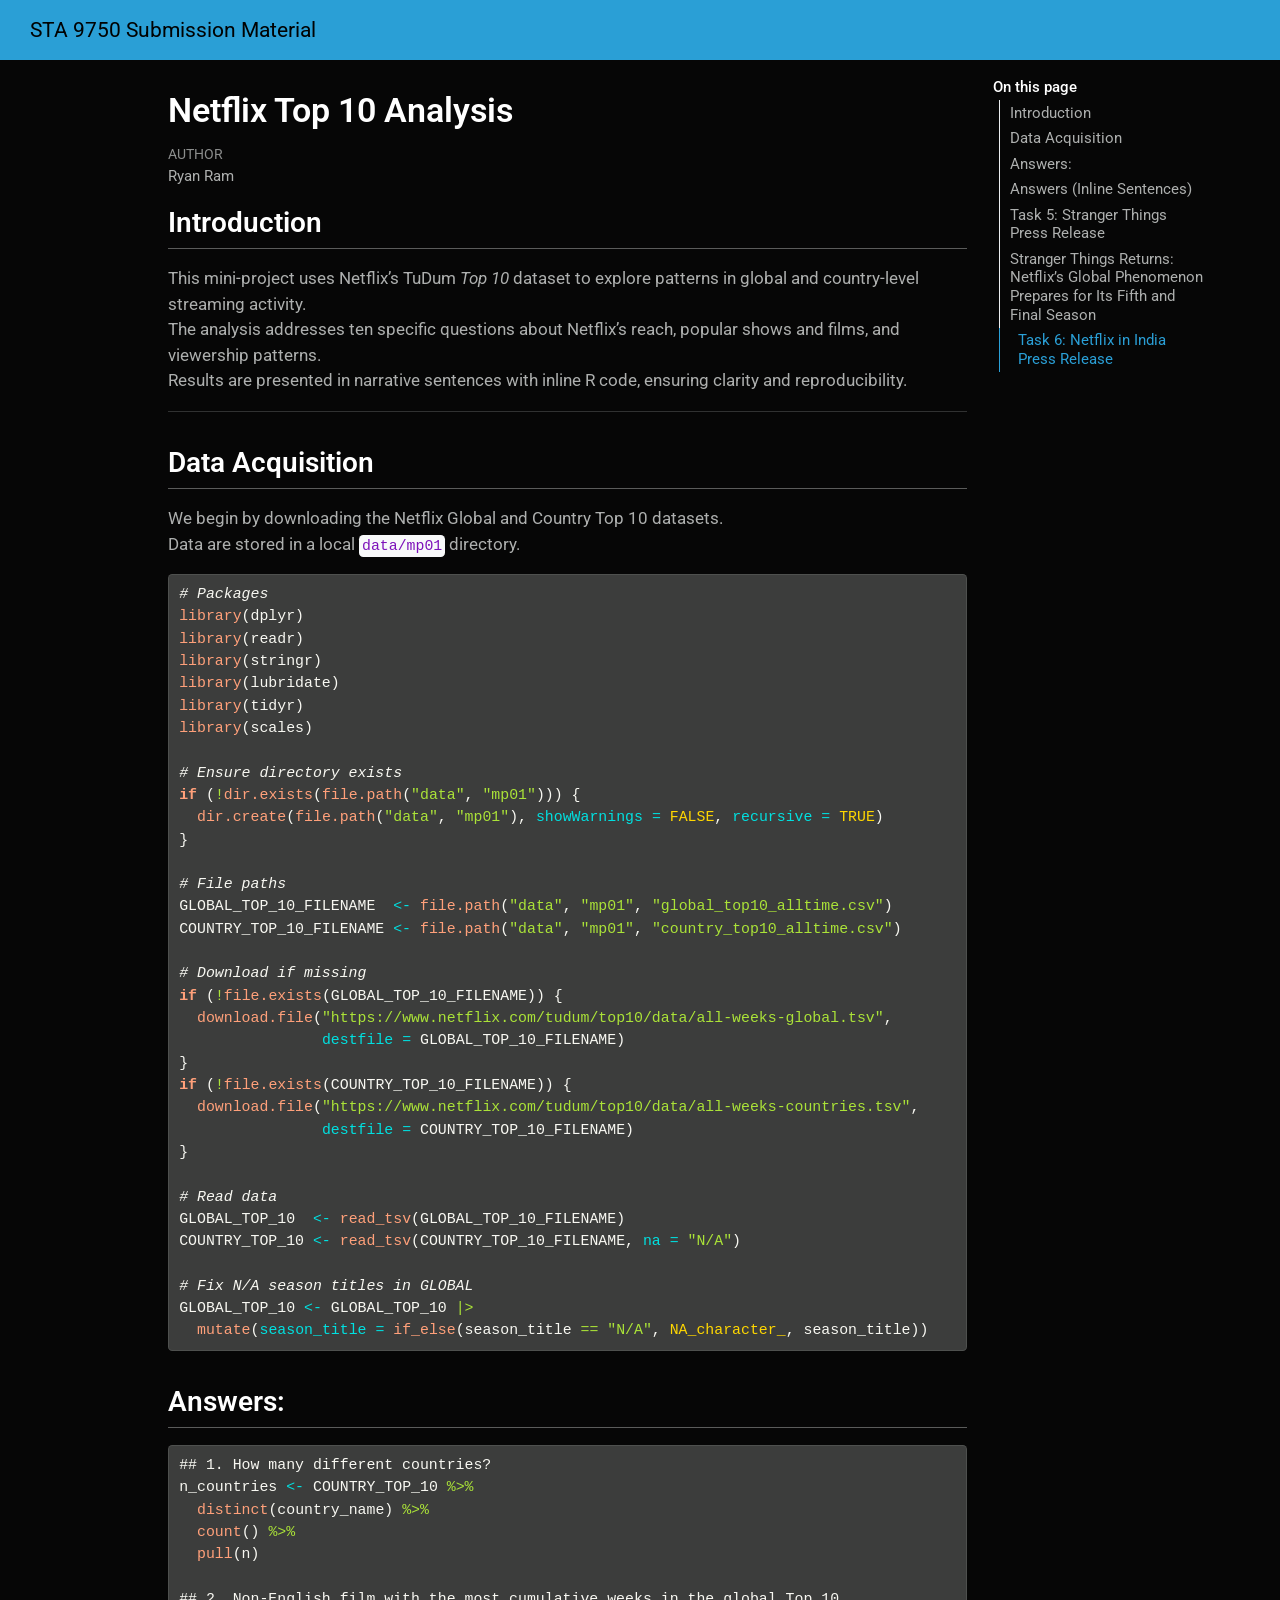
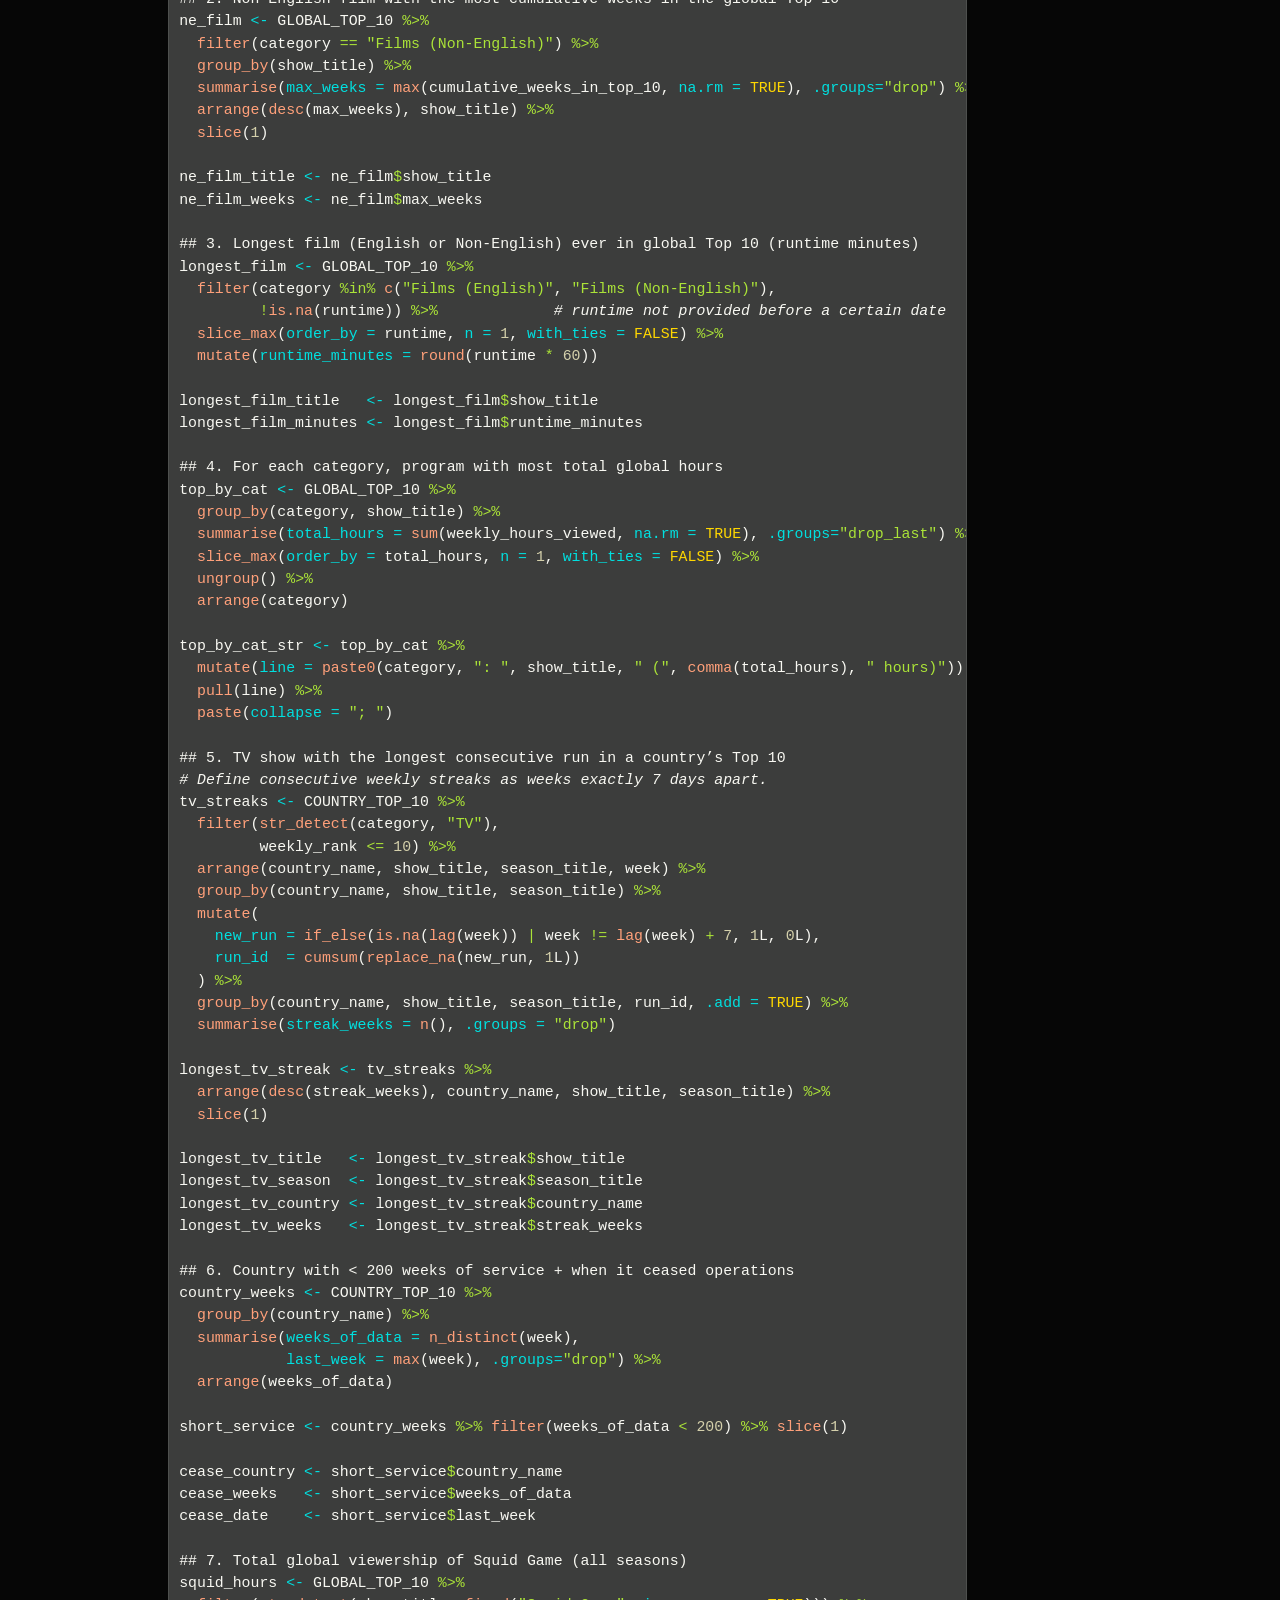
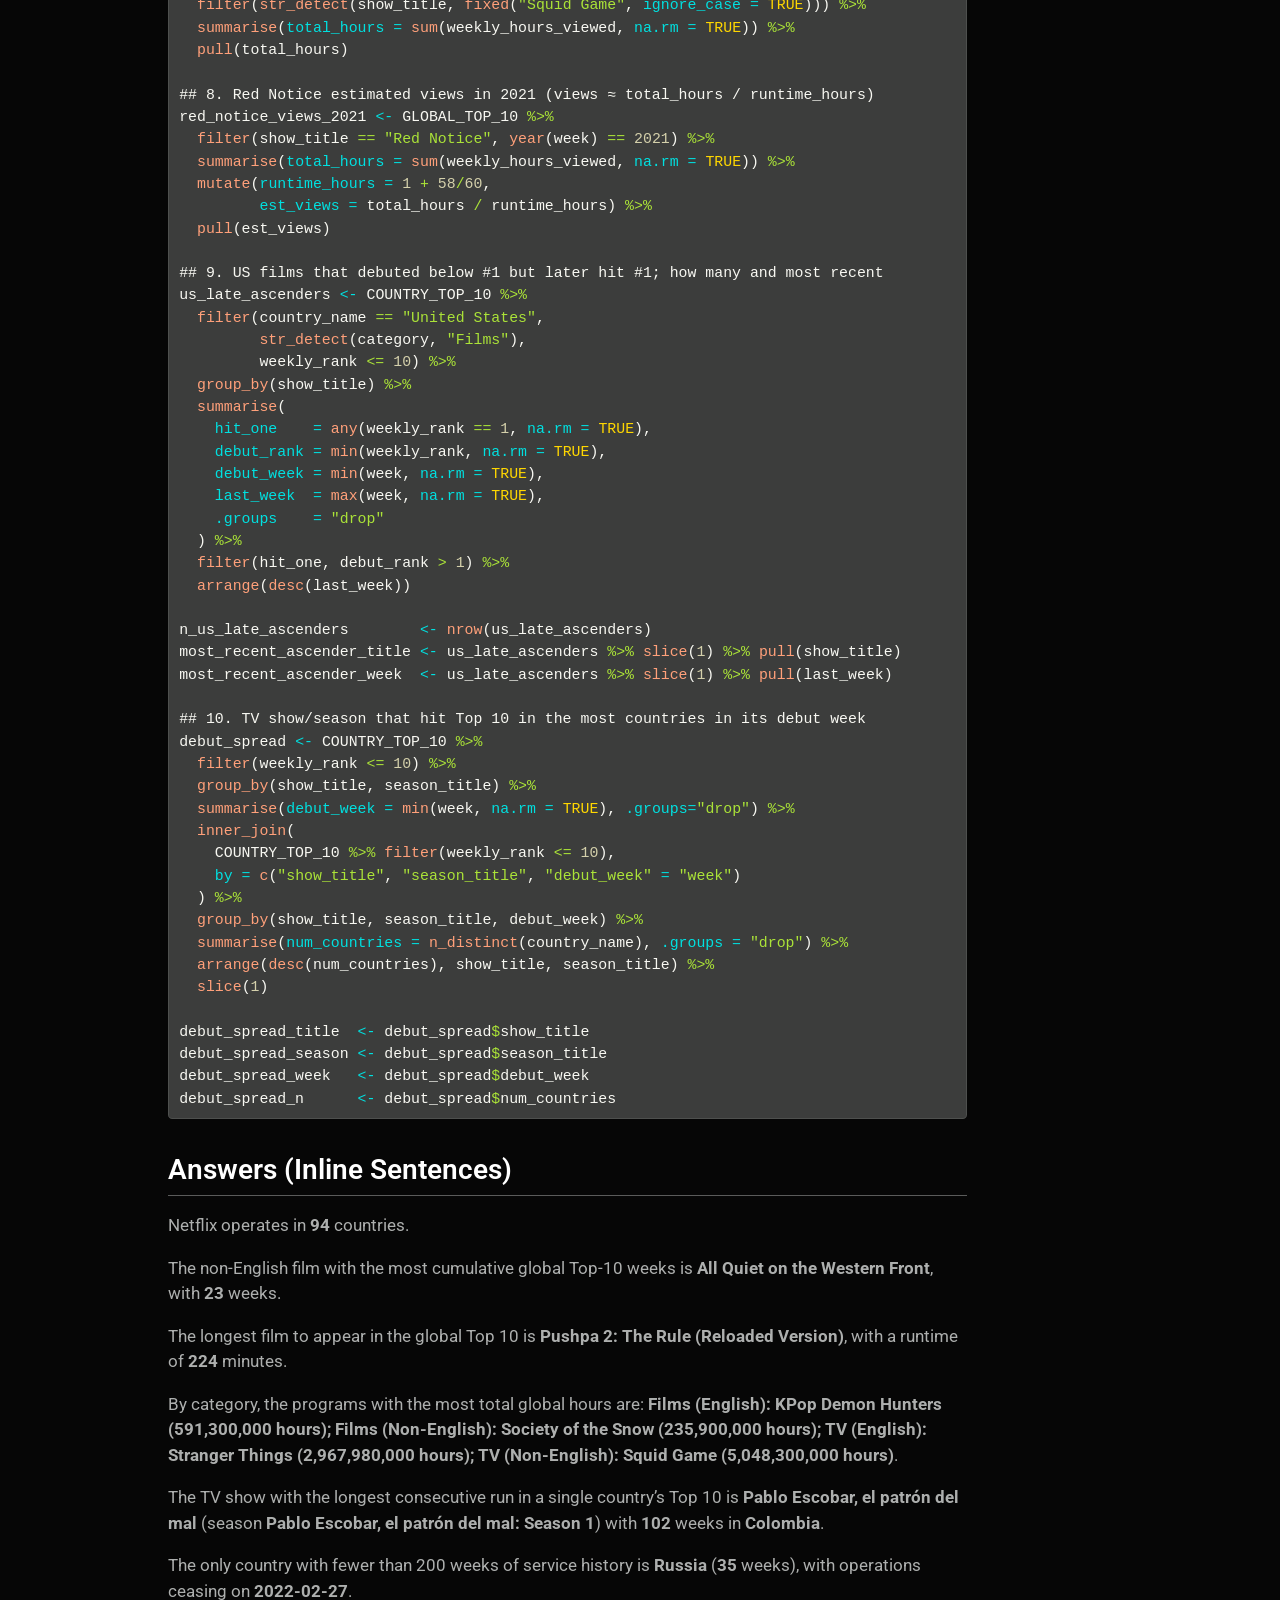
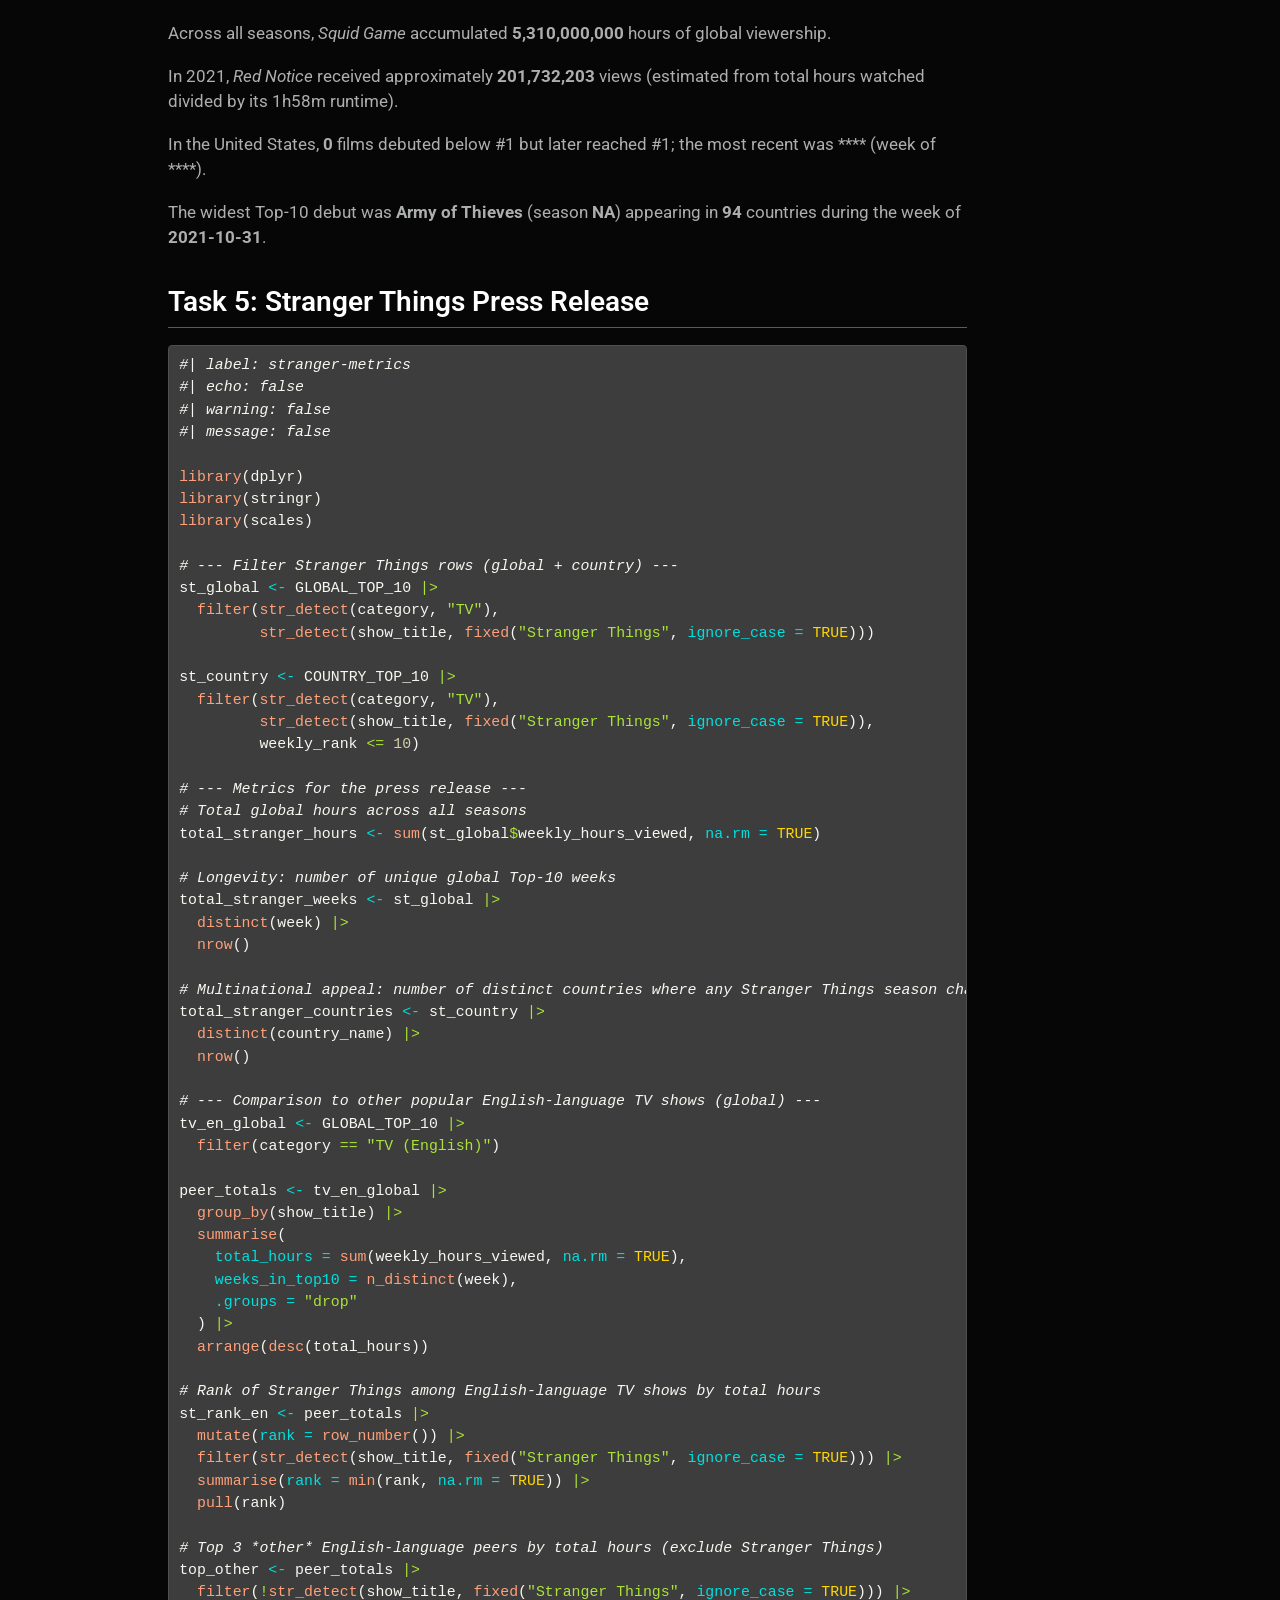
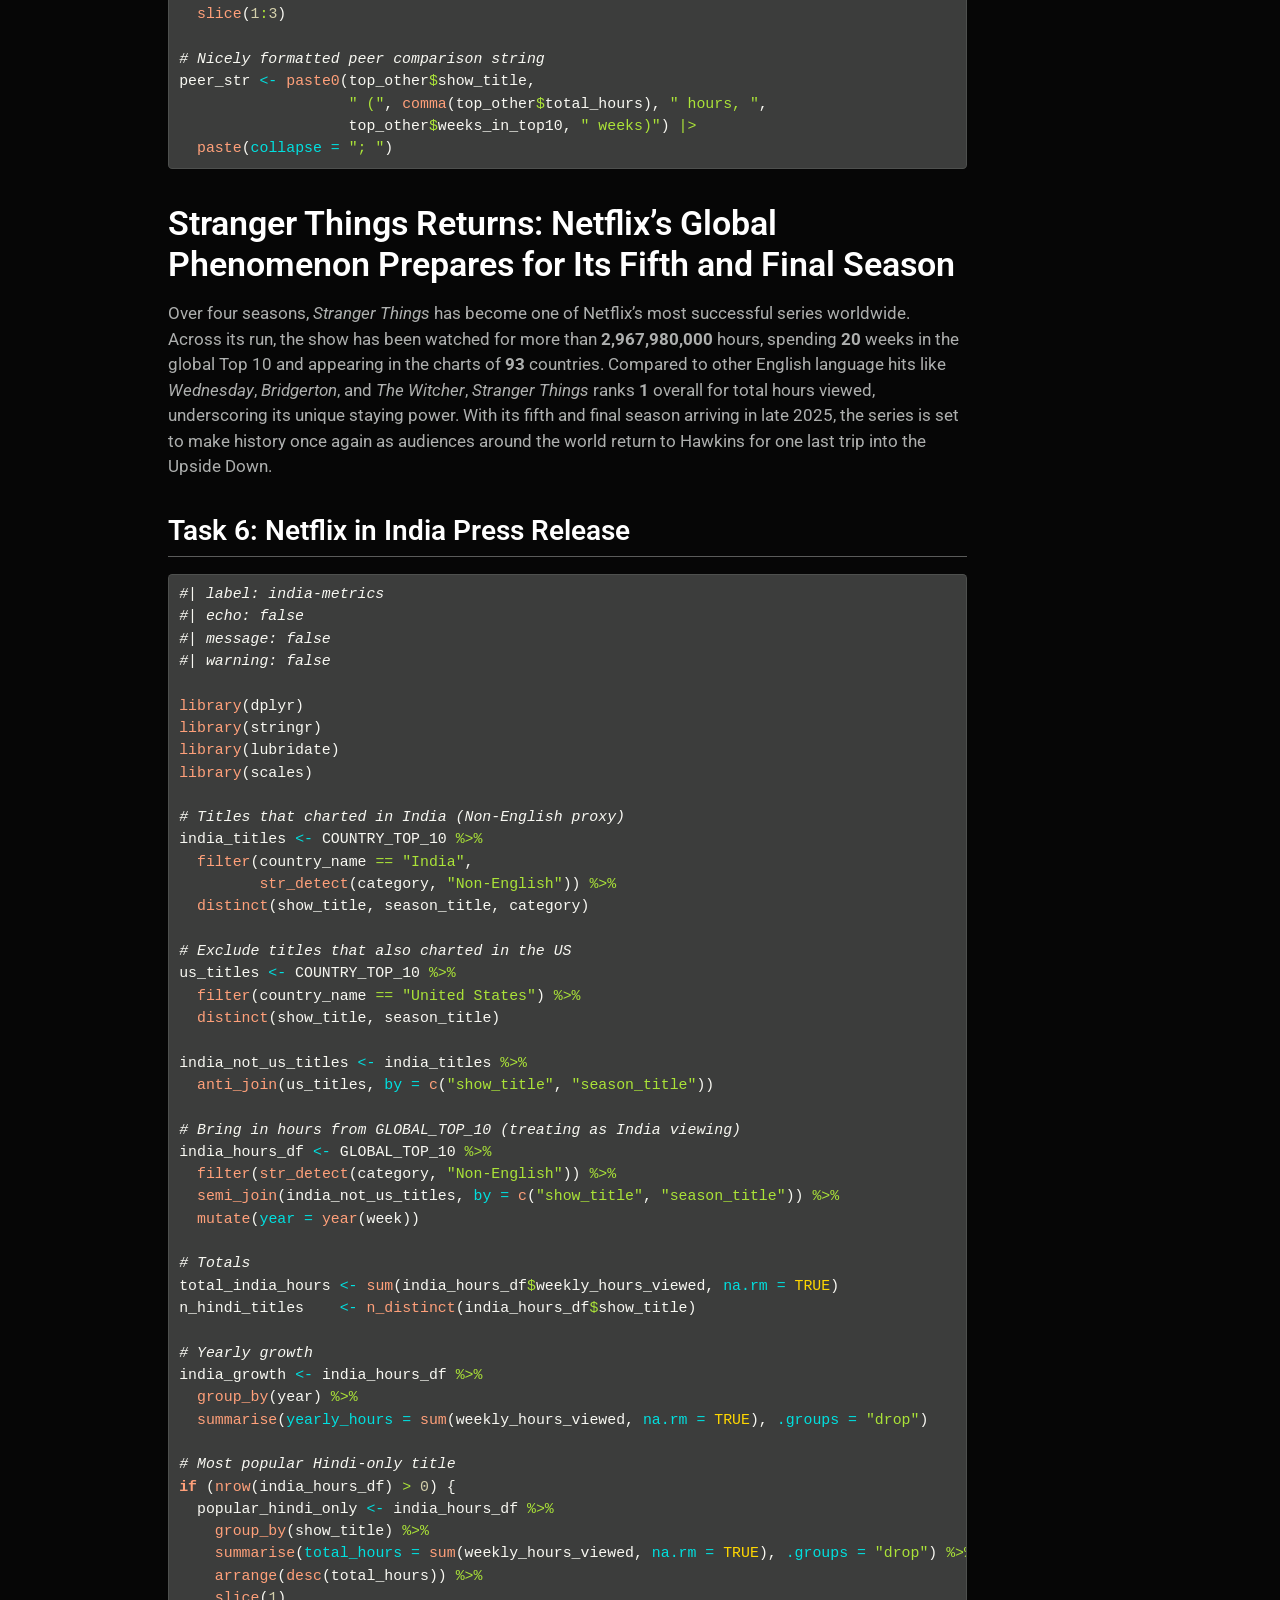
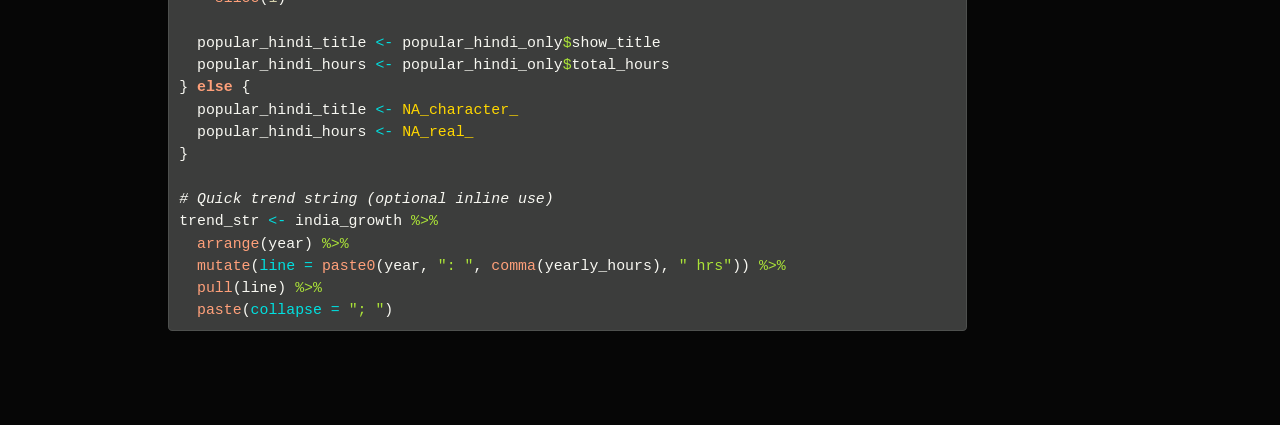
==== commit 7067698d: "mp01 latest updates" ====
--- a/docs/MP01.html
+++ b/docs/MP01.html
@@ -6,9 +6,9 @@
 
 <meta name="viewport" content="width=device-width, initial-scale=1.0, user-scalable=yes">
 
-<meta name="author" content="Your Name">
-
-<title>Netflix Top 10 Analysis</title>
+<meta name="author" content="Ryan Ram">
+
+<title>Netflix Top 10 Analysis – STA 9750 Submission Material</title>
 <style>
 code{white-space: pre-wrap;}
 span.smallcaps{font-variant: small-caps;}
@@ -59,27 +59,77 @@
 </style>
 
 
-<script src="mp01_files/libs/clipboard/clipboard.min.js"></script>
-<script src="mp01_files/libs/quarto-html/quarto.js" type="module"></script>
-<script src="mp01_files/libs/quarto-html/tabsets/tabsets.js" type="module"></script>
-<script src="mp01_files/libs/quarto-html/popper.min.js"></script>
-<script src="mp01_files/libs/quarto-html/tippy.umd.min.js"></script>
-<script src="mp01_files/libs/quarto-html/anchor.min.js"></script>
-<link href="mp01_files/libs/quarto-html/tippy.css" rel="stylesheet">
-<link href="mp01_files/libs/quarto-html/quarto-syntax-highlighting-ea385d0e468b0dd5ea5bf0780b1290d9.css" rel="stylesheet" id="quarto-text-highlighting-styles">
-<script src="mp01_files/libs/bootstrap/bootstrap.min.js"></script>
-<link href="mp01_files/libs/bootstrap/bootstrap-icons.css" rel="stylesheet">
-<link href="mp01_files/libs/bootstrap/bootstrap-81267100e462c21b3d6c0d5bf76a3417.min.css" rel="stylesheet" append-hash="true" id="quarto-bootstrap" data-mode="light">
+<script src="site_libs/quarto-nav/quarto-nav.js"></script>
+<script src="site_libs/quarto-nav/headroom.min.js"></script>
+<script src="site_libs/clipboard/clipboard.min.js"></script>
+<script src="site_libs/quarto-search/autocomplete.umd.js"></script>
+<script src="site_libs/quarto-search/fuse.min.js"></script>
+<script src="site_libs/quarto-search/quarto-search.js"></script>
+<meta name="quarto:offset" content="./">
+<script src="site_libs/quarto-html/quarto.js" type="module"></script>
+<script src="site_libs/quarto-html/tabsets/tabsets.js" type="module"></script>
+<script src="site_libs/quarto-html/popper.min.js"></script>
+<script src="site_libs/quarto-html/tippy.umd.min.js"></script>
+<script src="site_libs/quarto-html/anchor.min.js"></script>
+<link href="site_libs/quarto-html/tippy.css" rel="stylesheet">
+<link href="site_libs/quarto-html/quarto-syntax-highlighting-dark-bc185b5c5bdbcb35c2eb49d8a876ef70.css" rel="stylesheet" id="quarto-text-highlighting-styles">
+<script src="site_libs/bootstrap/bootstrap.min.js"></script>
+<link href="site_libs/bootstrap/bootstrap-icons.css" rel="stylesheet">
+<link href="site_libs/bootstrap/bootstrap-d0777bfbe38ce2ec467a26c29cdaf8b9.min.css" rel="stylesheet" append-hash="true" id="quarto-bootstrap" data-mode="dark">
+<script id="quarto-search-options" type="application/json">{
+  "location": "navbar",
+  "copy-button": false,
+  "collapse-after": 3,
+  "panel-placement": "end",
+  "type": "overlay",
+  "limit": 50,
+  "keyboard-shortcut": [
+    "f",
+    "/",
+    "s"
+  ],
+  "show-item-context": false,
+  "language": {
+    "search-no-results-text": "No results",
+    "search-matching-documents-text": "matching documents",
+    "search-copy-link-title": "Copy link to search",
+    "search-hide-matches-text": "Hide additional matches",
+    "search-more-match-text": "more match in this document",
+    "search-more-matches-text": "more matches in this document",
+    "search-clear-button-title": "Clear",
+    "search-text-placeholder": "",
+    "search-detached-cancel-button-title": "Cancel",
+    "search-submit-button-title": "Submit",
+    "search-label": "Search"
+  }
+}</script>
 
 
 </head>
 
-<body class="quarto-light">
-
-<div id="quarto-content" class="page-columns page-rows-contents page-layout-article">
-<div id="quarto-margin-sidebar" class="sidebar margin-sidebar">
-  <nav id="TOC" role="doc-toc" class="toc-active">
-    <h2 id="toc-title">Table of contents</h2>
+<body class="nav-fixed quarto-light">
+
+<div id="quarto-search-results"></div>
+  <header id="quarto-header" class="headroom fixed-top">
+    <nav class="navbar navbar-expand-lg " data-bs-theme="dark">
+      <div class="navbar-container container-fluid">
+      <div class="navbar-brand-container mx-auto">
+    <a class="navbar-brand" href="./index.html">
+    <span class="navbar-title">STA 9750 Submission Material</span>
+    </a>
+  </div>
+        <div class="quarto-navbar-tools tools-end">
+</div>
+      </div> <!-- /container-fluid -->
+    </nav>
+</header>
+<!-- content -->
+<div id="quarto-content" class="quarto-container page-columns page-rows-contents page-layout-article page-navbar">
+<!-- sidebar -->
+<!-- margin-sidebar -->
+    <div id="quarto-margin-sidebar" class="sidebar margin-sidebar">
+        <nav id="TOC" role="doc-toc" class="toc-active">
+    <h2 id="toc-title">On this page</h2>
    
   <ul>
   <li><a href="#introduction" id="toc-introduction" class="nav-link active" data-scroll-target="#introduction">Introduction</a></li>
@@ -93,7 +143,8 @@
   </ul></li>
   </ul>
 </nav>
-</div>
+    </div>
+<!-- main -->
 <main class="content" id="quarto-document-content">
 
 <header id="title-block-header" class="quarto-title-block default">
@@ -108,7 +159,7 @@
     <div>
     <div class="quarto-title-meta-heading">Author</div>
     <div class="quarto-title-meta-contents">
-             <p>Your Name </p>
+             <p>Ryan Ram </p>
           </div>
   </div>
     
@@ -450,11 +501,12 @@
 <span id="cb4-59"><a href="#cb4-59" aria-hidden="true" tabindex="-1"></a>  <span class="fu">pull</span>(line) <span class="sc">%&gt;%</span></span>
 <span id="cb4-60"><a href="#cb4-60" aria-hidden="true" tabindex="-1"></a>  <span class="fu">paste</span>(<span class="at">collapse =</span> <span class="st">"; "</span>)</span></code><button title="Copy to Clipboard" class="code-copy-button"><i class="bi"></i></button></pre></div>
 </div>
+
+
 </section>
 </section>
 
-</main>
-<!-- /main column -->
+</main> <!-- /main -->
 <script id="quarto-html-after-body" type="application/javascript">
   window.document.addEventListener("DOMContentLoaded", function (event) {
     const icon = "";
@@ -527,7 +579,7 @@
     }
       var localhostRegex = new RegExp(/^(?:http|https):\/\/localhost\:?[0-9]*\//);
       var mailtoRegex = new RegExp(/^mailto:/);
-        var filterRegex = new RegExp('/' + window.location.host + '/');
+        var filterRegex = new RegExp("https:\/\/Wanderloost\.github\.io\/STA9750-2025-FALL\/");
       var isInternal = (href) => {
           return filterRegex.test(href) || localhostRegex.test(href) || mailtoRegex.test(href);
       }
--- a/docs/site_libs/quarto-html/tippy.css
+++ b/docs/site_libs/quarto-html/tippy.css
@@ -0,0 +1 @@
+.tippy-box[data-animation=fade][data-state=hidden]{opacity:0}[data-tippy-root]{max-width:calc(100vw - 10px)}.tippy-box{position:relative;background-color:#333;color:#fff;border-radius:4px;font-size:14px;line-height:1.4;white-space:normal;outline:0;transition-property:transform,visibility,opacity}.tippy-box[data-placement^=top]>.tippy-arrow{bottom:0}.tippy-box[data-placement^=top]>.tippy-arrow:before{bottom:-7px;left:0;border-width:8px 8px 0;border-top-color:initial;transform-origin:center top}.tippy-box[data-placement^=bottom]>.tippy-arrow{top:0}.tippy-box[data-placement^=bottom]>.tippy-arrow:before{top:-7px;left:0;border-width:0 8px 8px;border-bottom-color:initial;transform-origin:center bottom}.tippy-box[data-placement^=left]>.tippy-arrow{right:0}.tippy-box[data-placement^=left]>.tippy-arrow:before{border-width:8px 0 8px 8px;border-left-color:initial;right:-7px;transform-origin:center left}.tippy-box[data-placement^=right]>.tippy-arrow{left:0}.tippy-box[data-placement^=right]>.tippy-arrow:before{left:-7px;border-width:8px 8px 8px 0;border-right-color:initial;transform-origin:center right}.tippy-box[data-inertia][data-state=visible]{transition-timing-function:cubic-bezier(.54,1.5,.38,1.11)}.tippy-arrow{width:16px;height:16px;color:#333}.tippy-arrow:before{content:"";position:absolute;border-color:transparent;border-style:solid}.tippy-content{position:relative;padding:5px 9px;z-index:1}
--- a/docs/site_libs/quarto-html/quarto-syntax-highlighting-dark-bc185b5c5bdbcb35c2eb49d8a876ef70.css
+++ b/docs/site_libs/quarto-html/quarto-syntax-highlighting-dark-bc185b5c5bdbcb35c2eb49d8a876ef70.css
@@ -0,0 +1,219 @@
+/* quarto syntax highlight colors */
+:root {
+  --quarto-hl-al-color: #f07178;
+  --quarto-hl-an-color: #d4d0ab;
+  --quarto-hl-at-color: #00e0e0;
+  --quarto-hl-bn-color: #d4d0ab;
+  --quarto-hl-bu-color: #abe338;
+  --quarto-hl-ch-color: #abe338;
+  --quarto-hl-co-color: #f8f8f2;
+  --quarto-hl-cv-color: #ffd700;
+  --quarto-hl-cn-color: #ffd700;
+  --quarto-hl-cf-color: #ffa07a;
+  --quarto-hl-dt-color: #ffa07a;
+  --quarto-hl-dv-color: #d4d0ab;
+  --quarto-hl-do-color: #f8f8f2;
+  --quarto-hl-er-color: #f07178;
+  --quarto-hl-ex-color: #00e0e0;
+  --quarto-hl-fl-color: #d4d0ab;
+  --quarto-hl-fu-color: #ffa07a;
+  --quarto-hl-im-color: #abe338;
+  --quarto-hl-in-color: #d4d0ab;
+  --quarto-hl-kw-color: #ffa07a;
+  --quarto-hl-op-color: #ffa07a;
+  --quarto-hl-ot-color: #00e0e0;
+  --quarto-hl-pp-color: #dcc6e0;
+  --quarto-hl-re-color: #00e0e0;
+  --quarto-hl-sc-color: #abe338;
+  --quarto-hl-ss-color: #abe338;
+  --quarto-hl-st-color: #abe338;
+  --quarto-hl-va-color: #00e0e0;
+  --quarto-hl-vs-color: #abe338;
+  --quarto-hl-wa-color: #dcc6e0;
+}
+
+/* other quarto variables */
+:root {
+  --quarto-font-monospace: SFMono-Regular, Menlo, Monaco, Consolas, "Liberation Mono", "Courier New", monospace;
+}
+
+/* syntax highlight based on Pandoc's rules */
+pre > code.sourceCode > span {
+  color: #f8f8f2;
+}
+
+code.sourceCode > span {
+  color: #f8f8f2;
+}
+
+div.sourceCode,
+div.sourceCode pre.sourceCode {
+  color: #f8f8f2;
+}
+
+/* Normal */
+code span {
+  color: #f8f8f2;
+}
+
+/* Alert */
+code span.al {
+  color: #f07178;
+}
+
+/* Annotation */
+code span.an {
+  color: #d4d0ab;
+}
+
+/* Attribute */
+code span.at {
+  color: #00e0e0;
+}
+
+/* BaseN */
+code span.bn {
+  color: #d4d0ab;
+}
+
+/* BuiltIn */
+code span.bu {
+  color: #abe338;
+}
+
+/* ControlFlow */
+code span.cf {
+  font-weight: bold;
+  color: #ffa07a;
+}
+
+/* Char */
+code span.ch {
+  color: #abe338;
+}
+
+/* Constant */
+code span.cn {
+  color: #ffd700;
+}
+
+/* Comment */
+code span.co {
+  font-style: italic;
+  color: #f8f8f2;
+}
+
+/* CommentVar */
+code span.cv {
+  color: #ffd700;
+}
+
+/* Documentation */
+code span.do {
+  color: #f8f8f2;
+}
+
+/* DataType */
+code span.dt {
+  color: #ffa07a;
+}
+
+/* DecVal */
+code span.dv {
+  color: #d4d0ab;
+}
+
+/* Error */
+code span.er {
+  color: #f07178;
+  text-decoration: underline;
+}
+
+/* Extension */
+code span.ex {
+  font-weight: bold;
+  color: #00e0e0;
+}
+
+/* Float */
+code span.fl {
+  color: #d4d0ab;
+}
+
+/* Function */
+code span.fu {
+  color: #ffa07a;
+}
+
+/* Import */
+code span.im {
+  color: #abe338;
+}
+
+/* Information */
+code span.in {
+  color: #d4d0ab;
+}
+
+/* Keyword */
+code span.kw {
+  font-weight: bold;
+  color: #ffa07a;
+}
+
+/* Operator */
+code span.op {
+  color: #ffa07a;
+}
+
+/* Other */
+code span.ot {
+  color: #00e0e0;
+}
+
+/* Preprocessor */
+code span.pp {
+  color: #dcc6e0;
+}
+
+/* RegionMarker */
+code span.re {
+  background-color: #f8f8f2;
+  color: #00e0e0;
+}
+
+/* SpecialChar */
+code span.sc {
+  color: #abe338;
+}
+
+/* SpecialString */
+code span.ss {
+  color: #abe338;
+}
+
+/* String */
+code span.st {
+  color: #abe338;
+}
+
+/* Variable */
+code span.va {
+  color: #00e0e0;
+}
+
+/* VerbatimString */
+code span.vs {
+  color: #abe338;
+}
+
+/* Warning */
+code span.wa {
+  color: #dcc6e0;
+}
+
+.prevent-inlining {
+  content: "</";
+}
+
+/*# sourceMappingURL=9510e8932c082882303fe901a8ba9f6d.css.map */
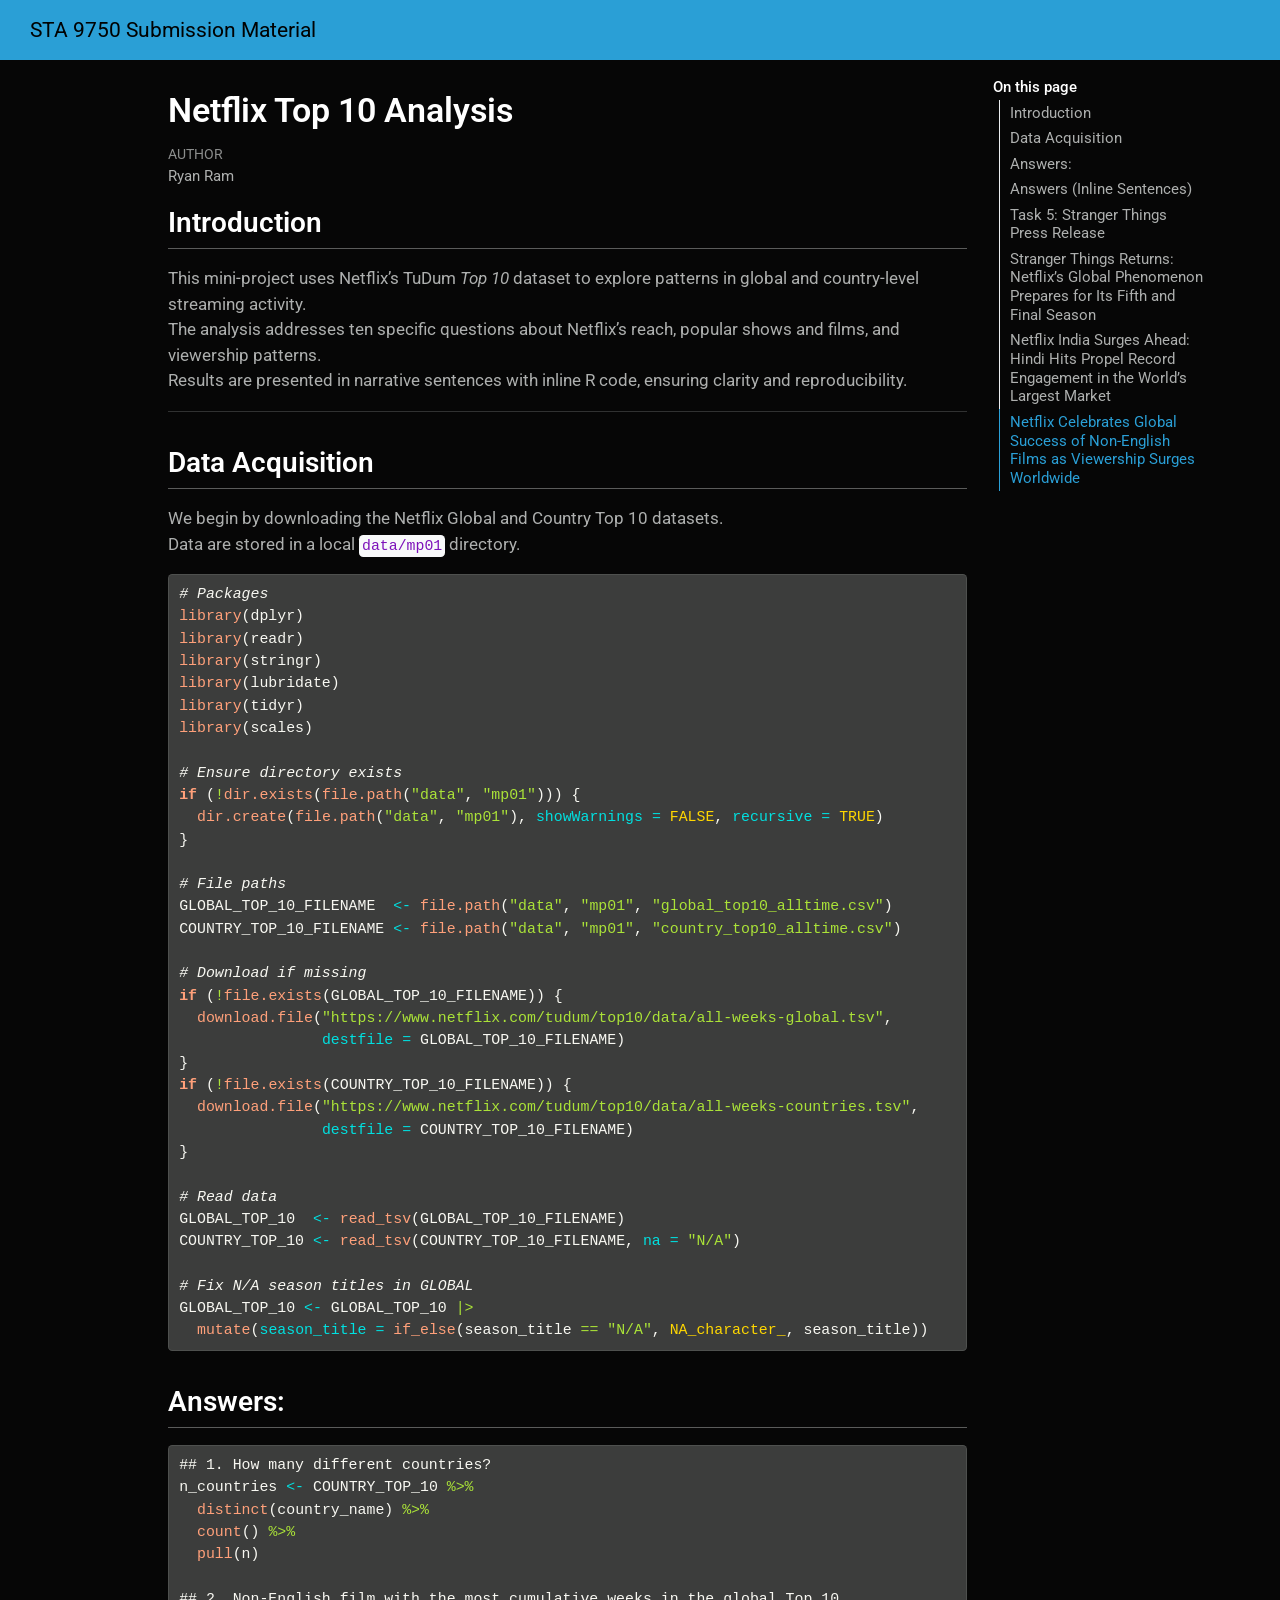
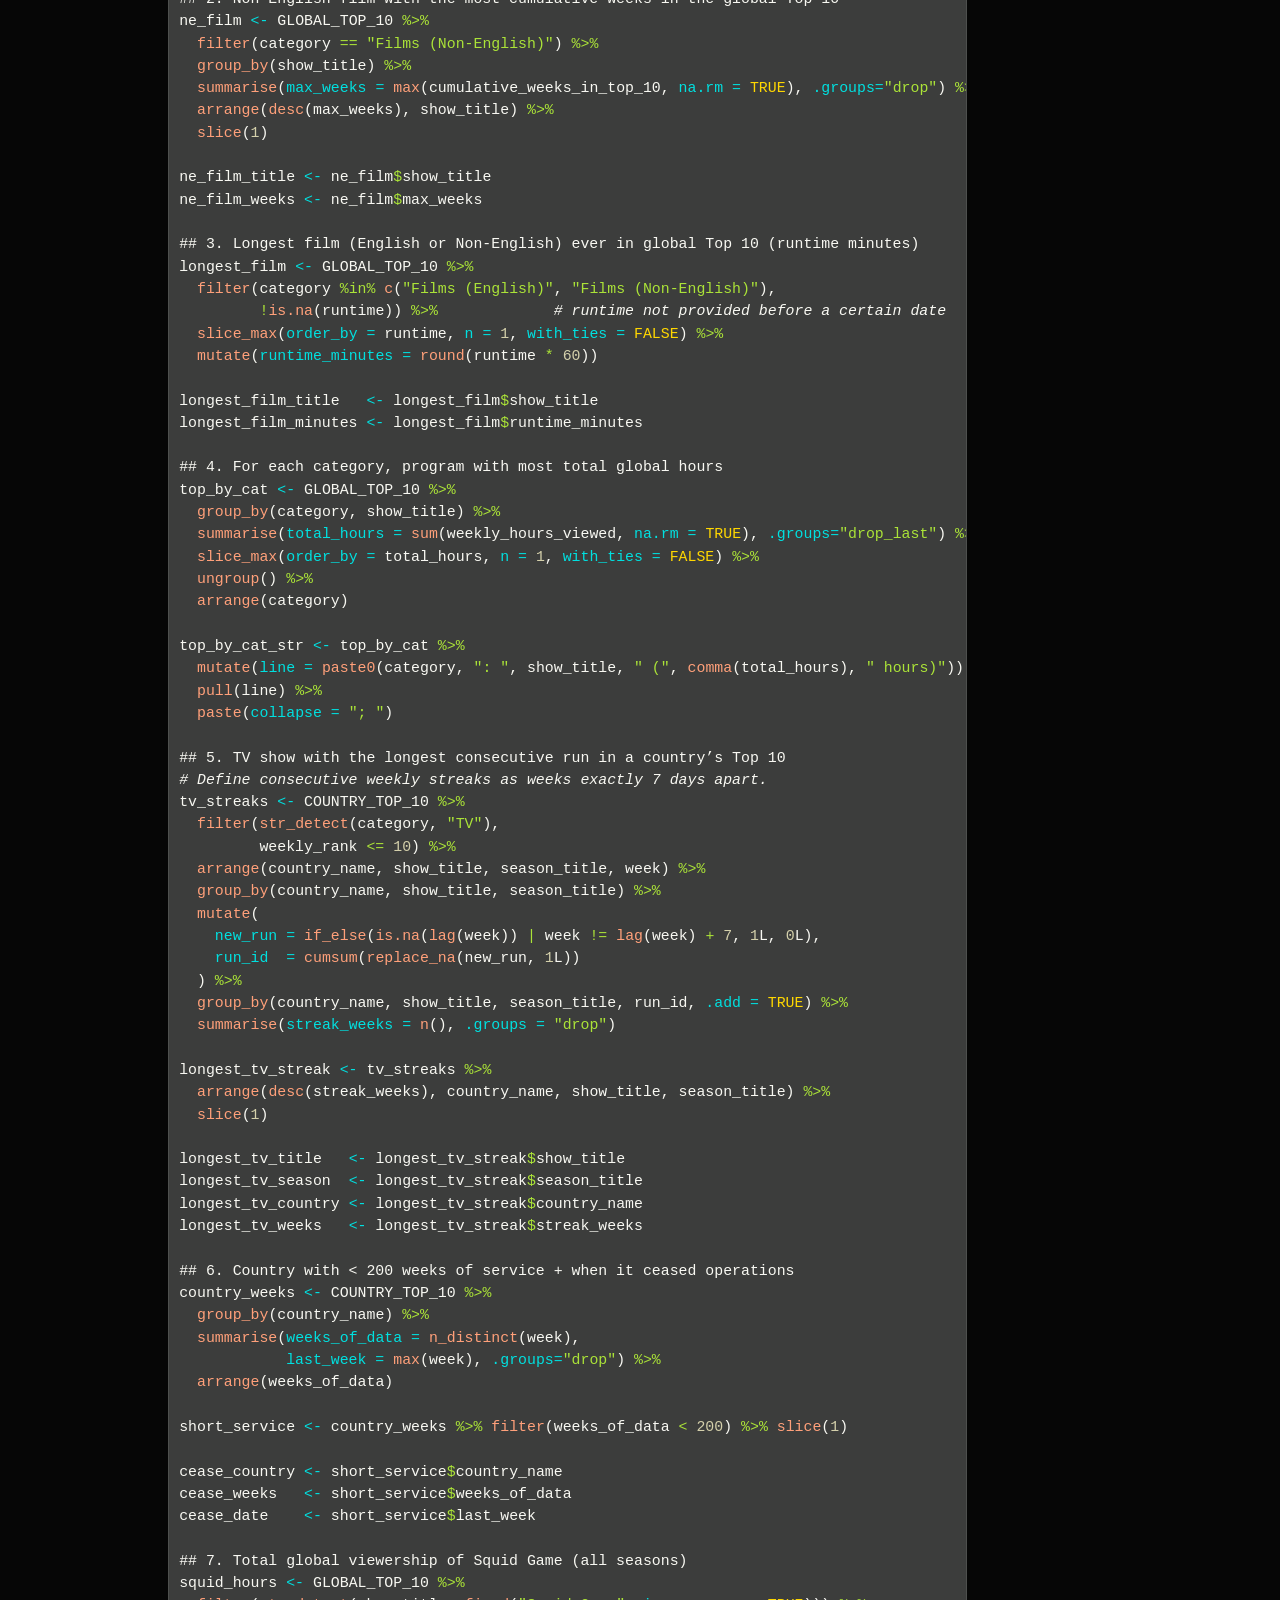
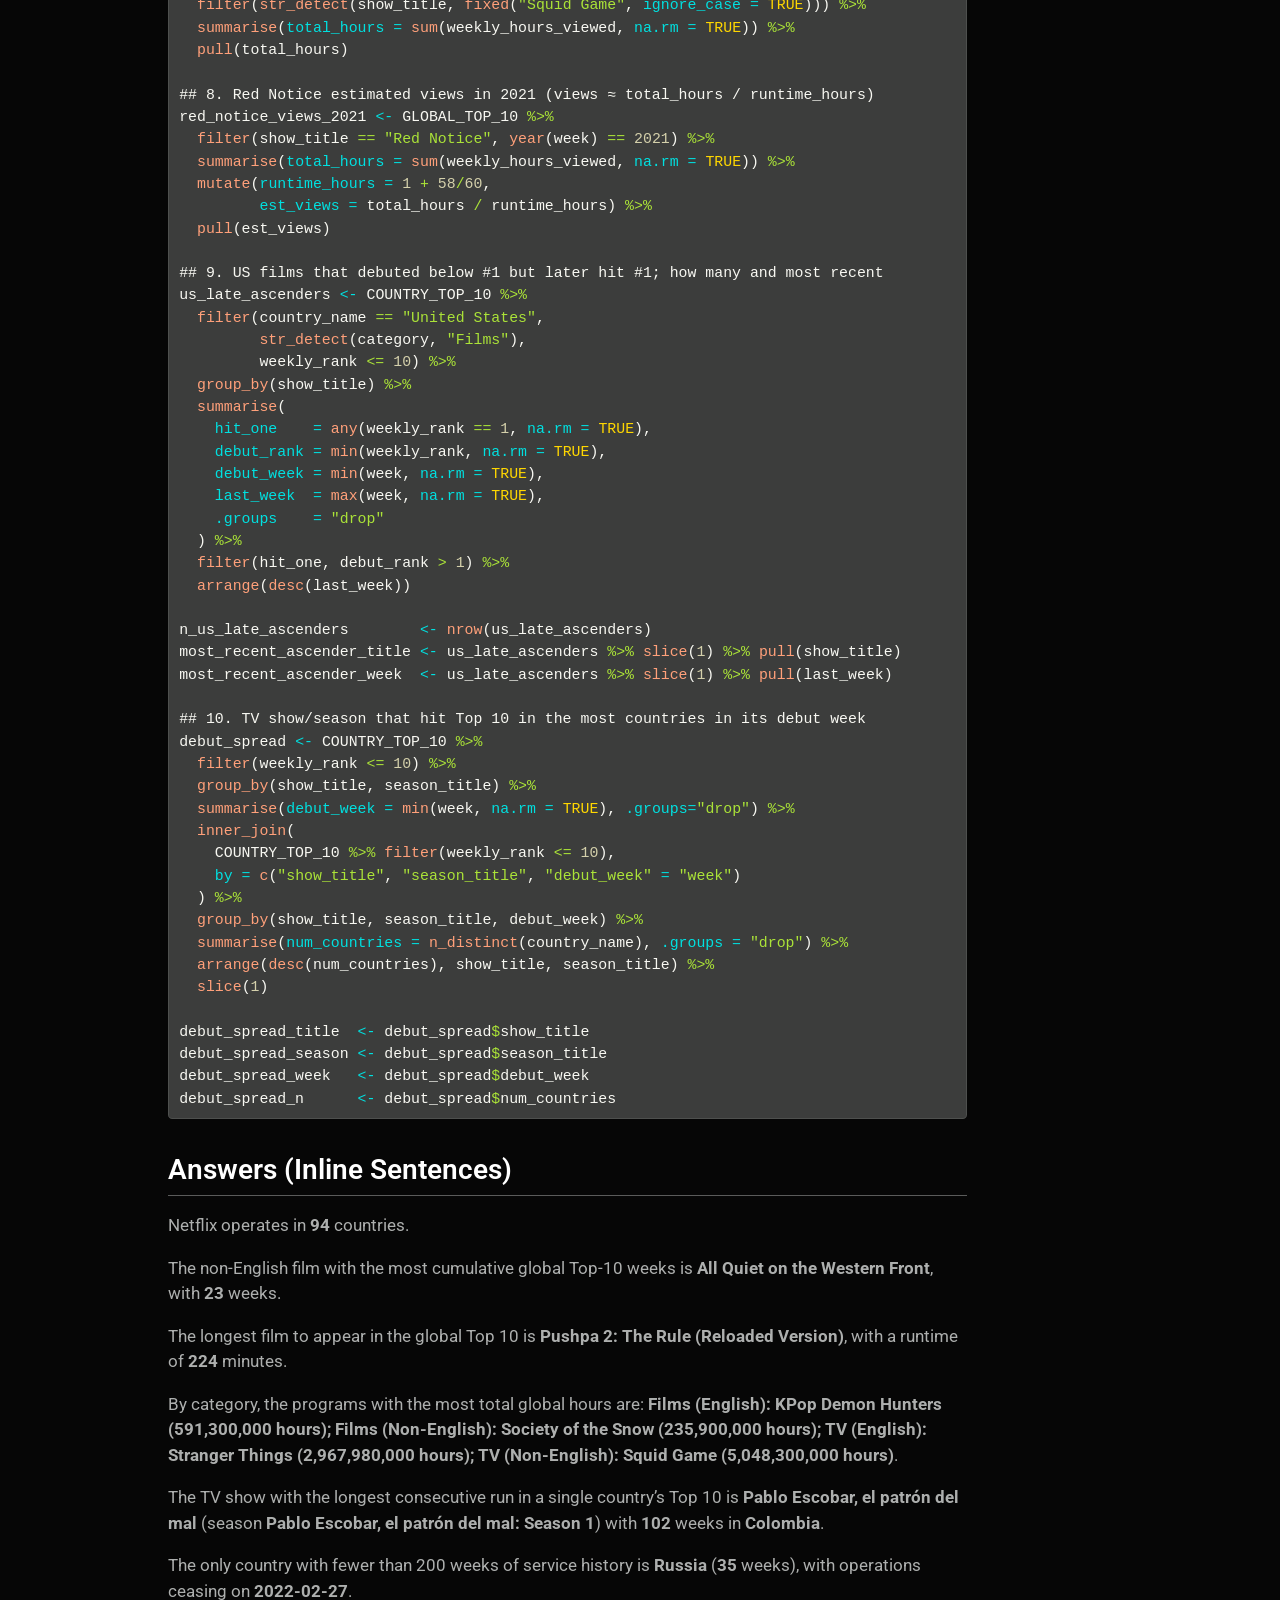
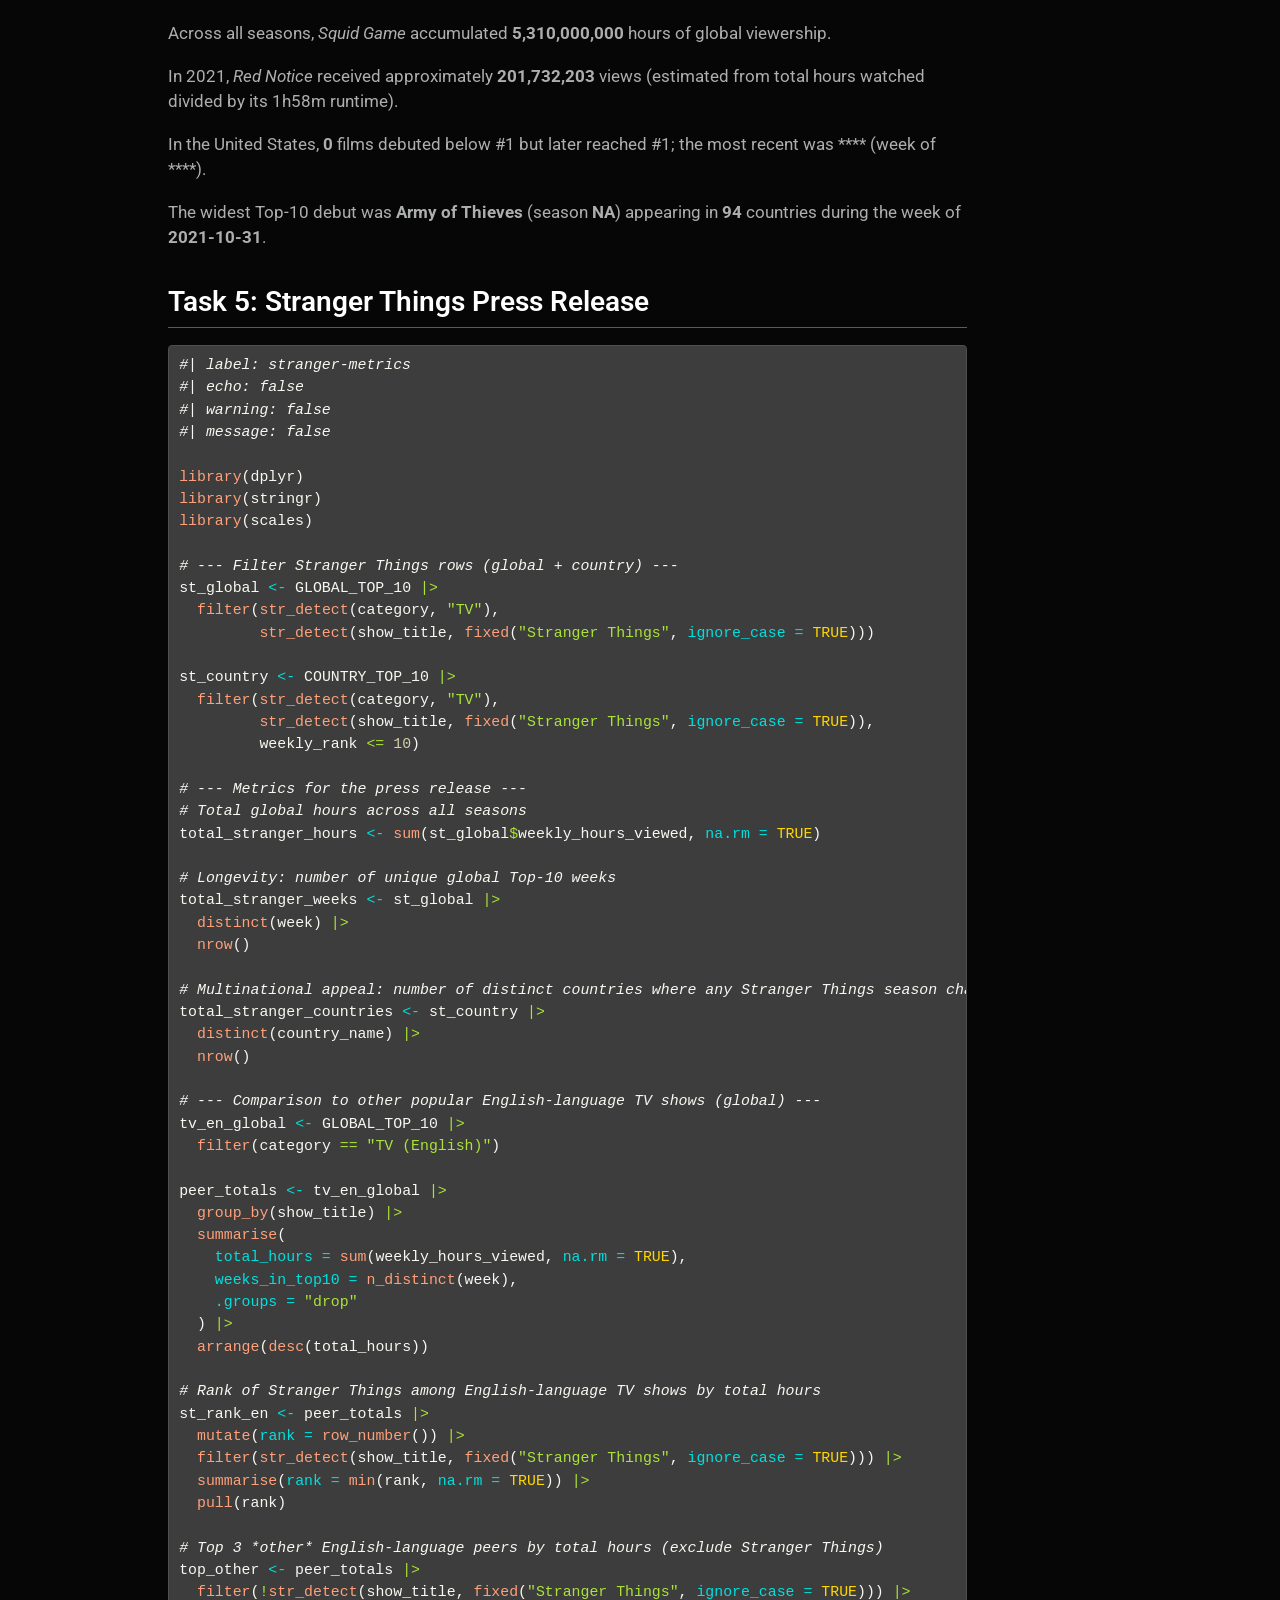
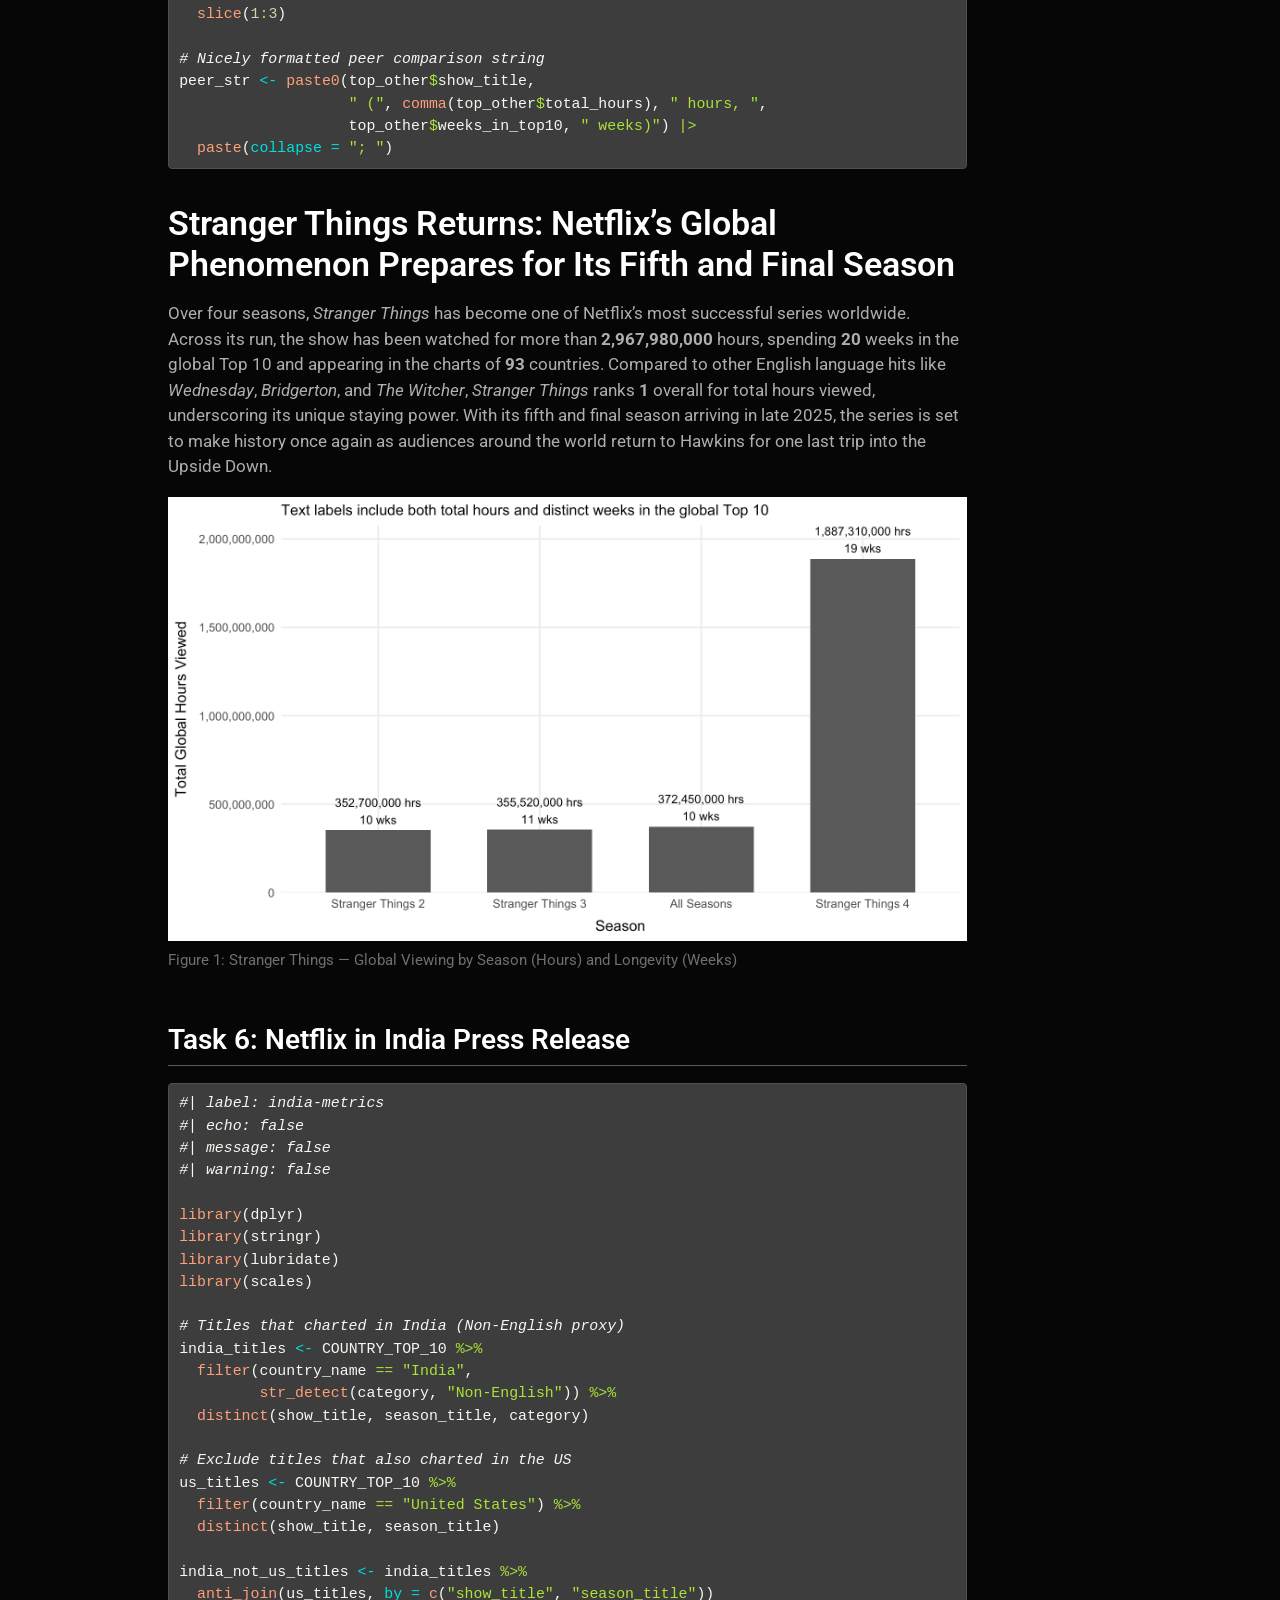
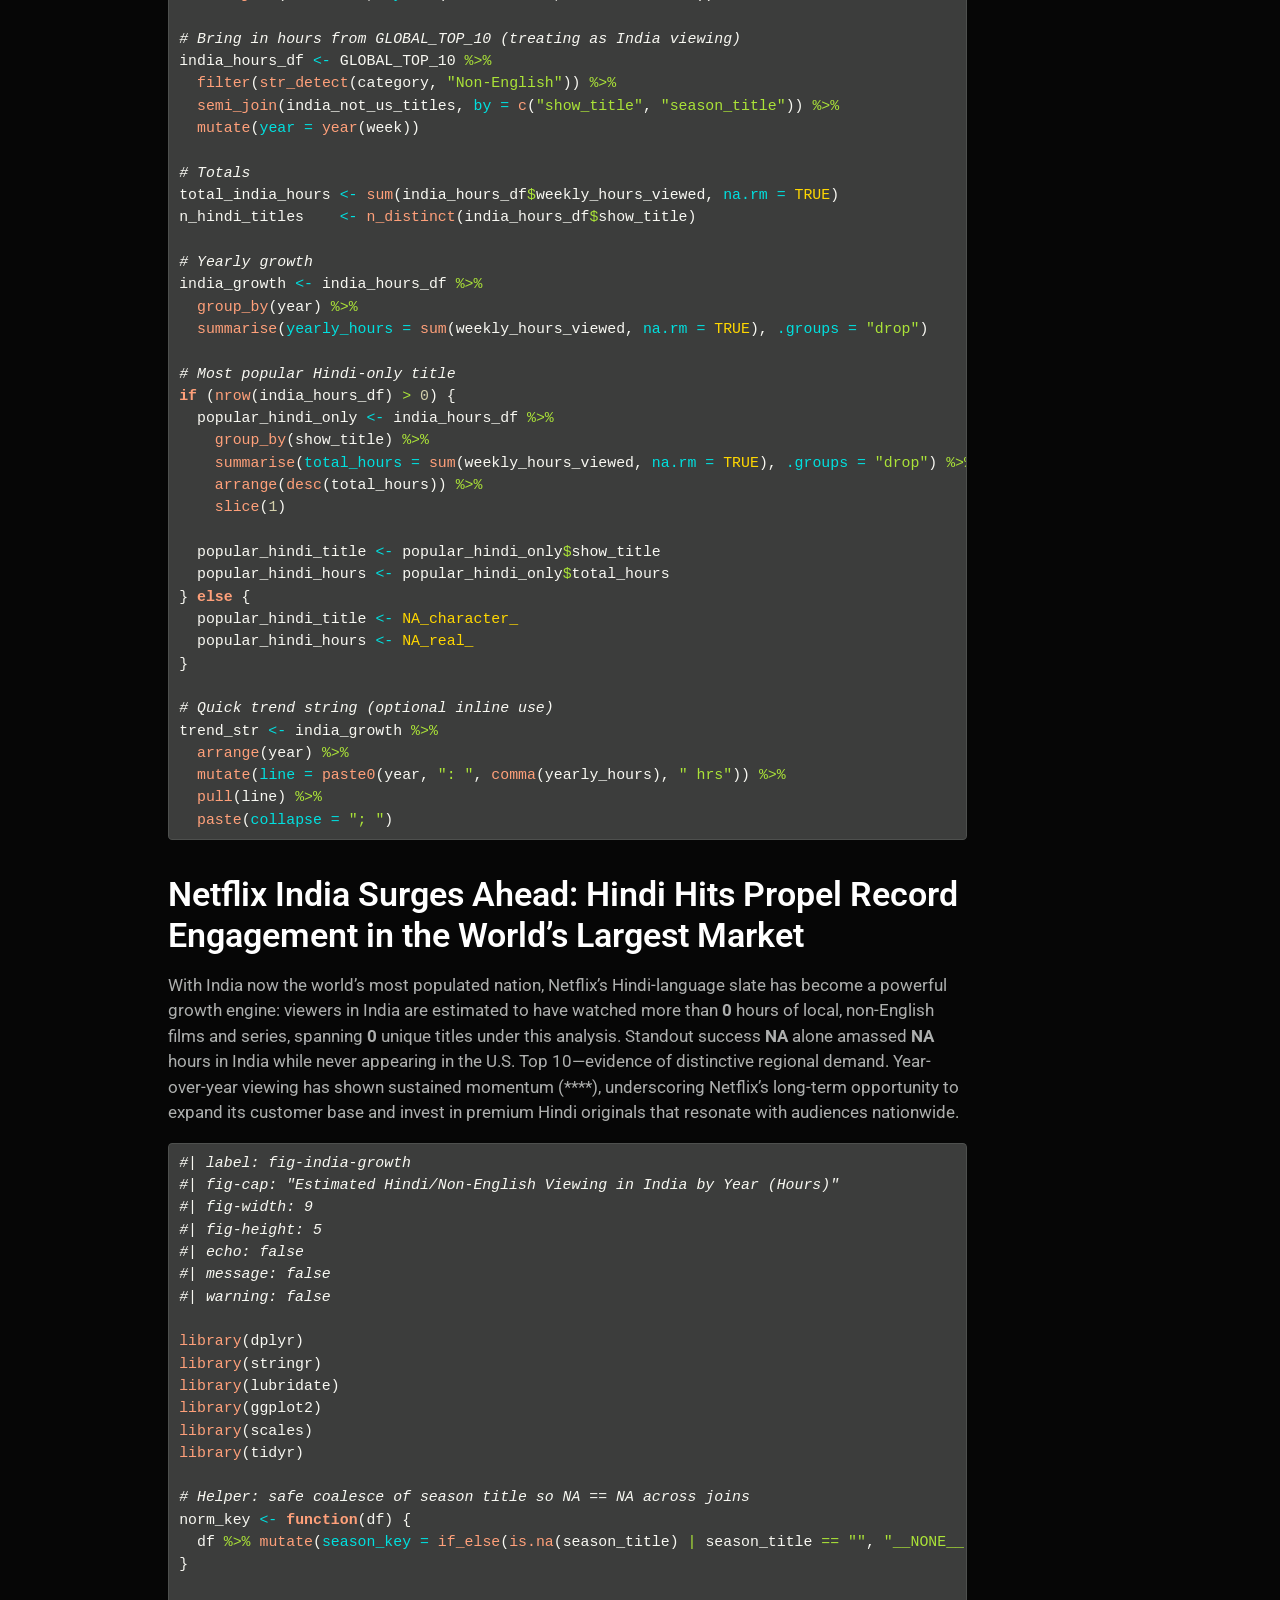
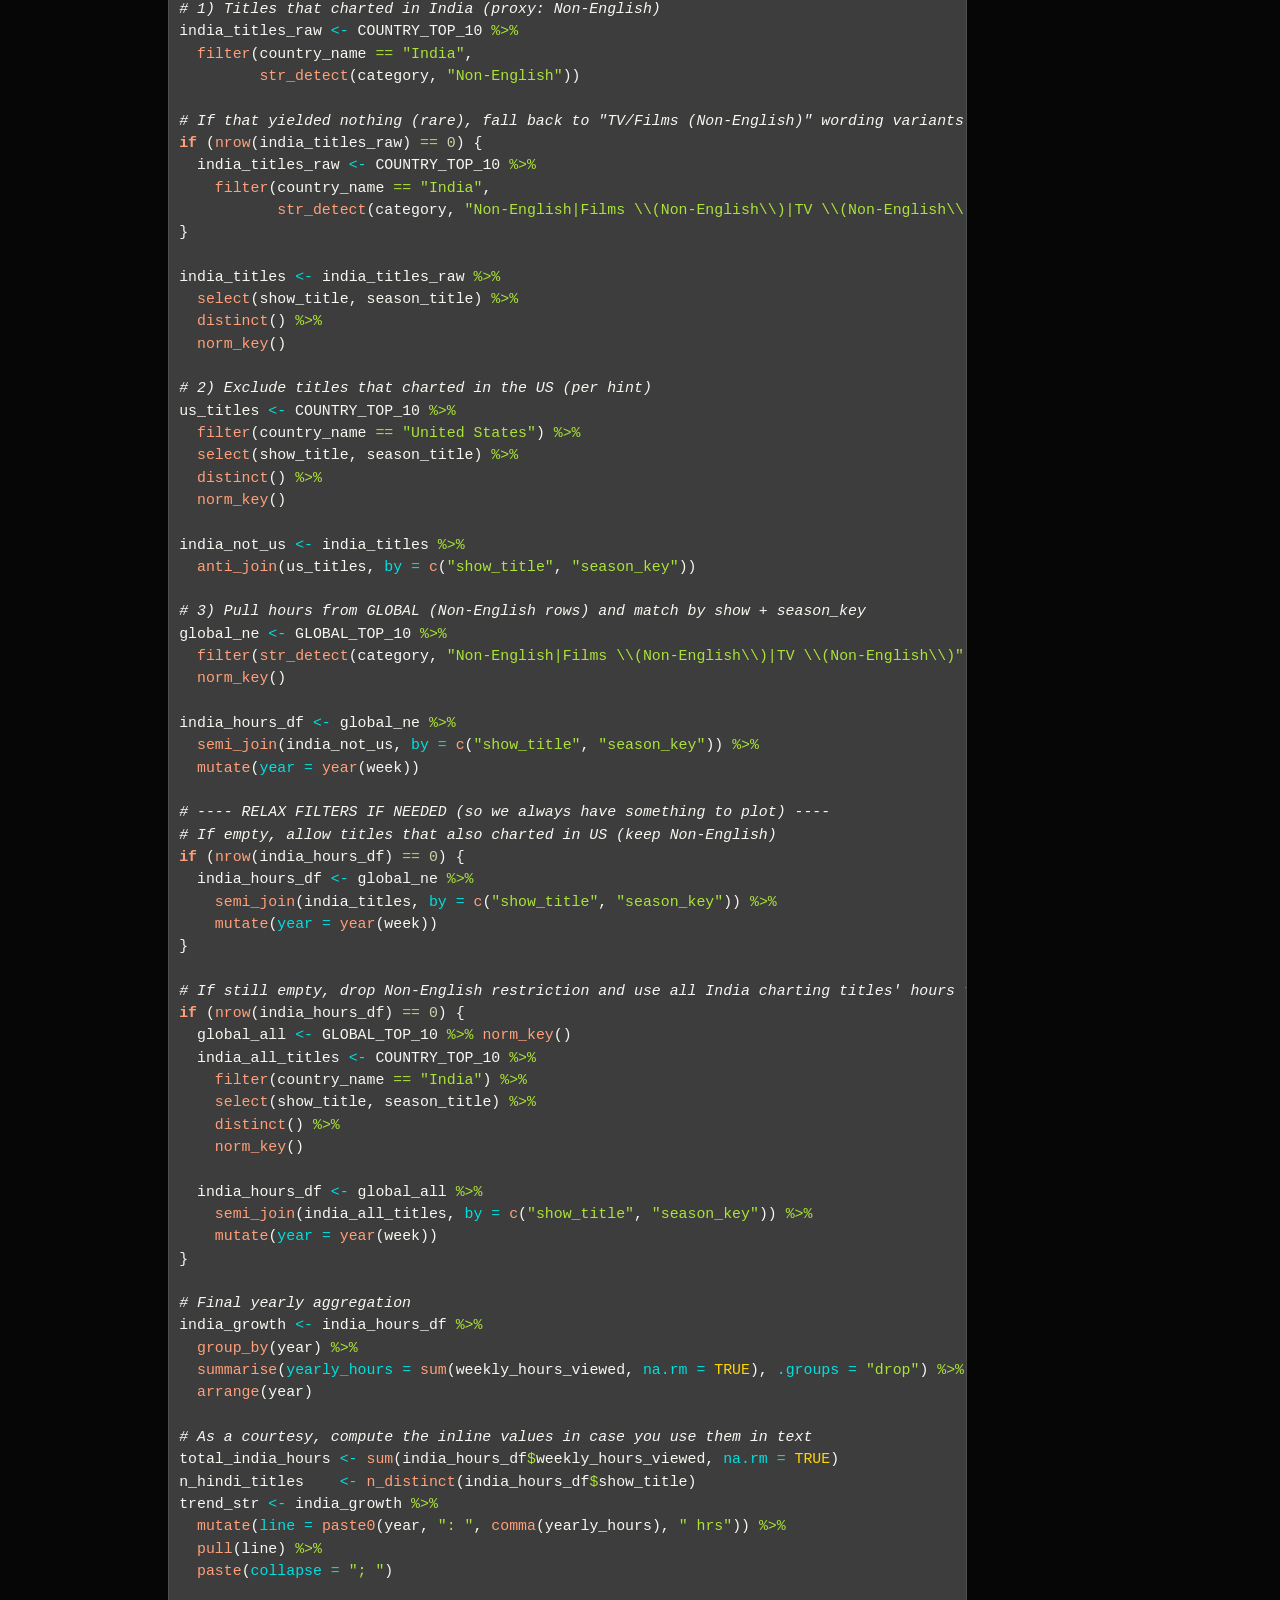
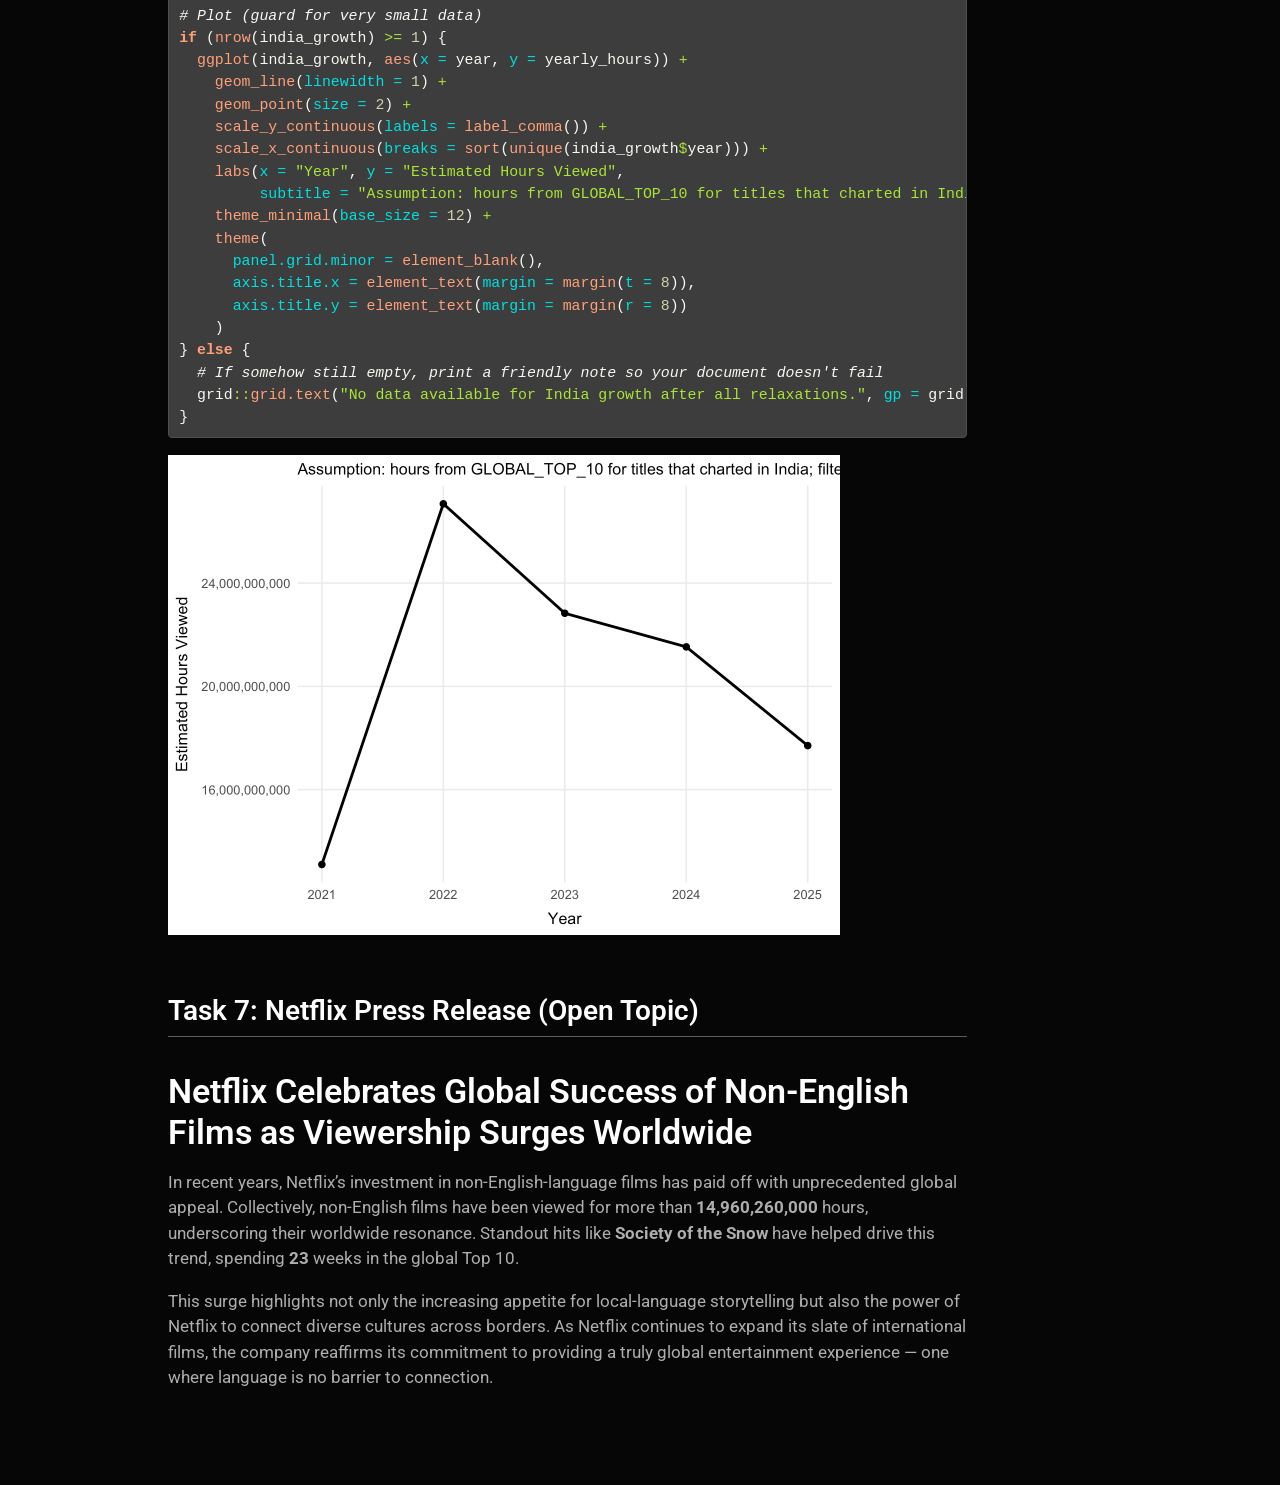
==== commit 6a76f77a: "mp01 full update" ====
--- a/docs/MP01.html
+++ b/docs/MP01.html
@@ -141,6 +141,11 @@
   <ul class="collapse">
   <li><a href="#task-6-netflix-in-india-press-release" id="toc-task-6-netflix-in-india-press-release" class="nav-link" data-scroll-target="#task-6-netflix-in-india-press-release">Task 6: Netflix in India Press Release</a></li>
   </ul></li>
+  <li><a href="#netflix-india-surges-ahead-hindi-hits-propel-record-engagement-in-the-worlds-largest-market" id="toc-netflix-india-surges-ahead-hindi-hits-propel-record-engagement-in-the-worlds-largest-market" class="nav-link" data-scroll-target="#netflix-india-surges-ahead-hindi-hits-propel-record-engagement-in-the-worlds-largest-market">Netflix India Surges Ahead: Hindi Hits Propel Record Engagement in the World’s Largest Market</a>
+  <ul class="collapse">
+  <li><a href="#task-7-netflix-press-release-open-topic" id="toc-task-7-netflix-press-release-open-topic" class="nav-link" data-scroll-target="#task-7-netflix-press-release-open-topic">Task 7: Netflix Press Release (Open Topic)</a></li>
+  </ul></li>
+  <li><a href="#netflix-celebrates-global-success-of-non-english-films-as-viewership-surges-worldwide" id="toc-netflix-celebrates-global-success-of-non-english-films-as-viewership-surges-worldwide" class="nav-link" data-scroll-target="#netflix-celebrates-global-success-of-non-english-films-as-viewership-surges-worldwide">Netflix Celebrates Global Success of Non-English Films as Viewership Surges Worldwide</a></li>
   </ul>
 </nav>
     </div>
@@ -437,6 +442,20 @@
 <section id="stranger-things-returns-netflixs-global-phenomenon-prepares-for-its-fifth-and-final-season" class="level1">
 <h1>Stranger Things Returns: Netflix’s Global Phenomenon Prepares for Its Fifth and Final Season</h1>
 <p>Over four seasons, <em>Stranger Things</em> has become one of Netflix’s most successful series worldwide. Across its run, the show has been watched for more than <strong>2,967,980,000</strong> hours, spending <strong>20</strong> weeks in the global Top 10 and appearing in the charts of <strong>93</strong> countries. Compared to other English language hits like <em>Wednesday</em>, <em>Bridgerton</em>, and <em>The Witcher</em>, <em>Stranger Things</em> ranks <strong>1</strong> overall for total hours viewed, underscoring its unique staying power. With its fifth and final season arriving in late 2025, the series is set to make history once again as audiences around the world return to Hawkins for one last trip into the Upside Down.</p>
+<div class="cell">
+<div class="cell-output-display">
+<div id="fig-stranger-seasons" class="quarto-float quarto-figure quarto-figure-center anchored">
+<figure class="quarto-float quarto-float-fig figure">
+<div aria-describedby="fig-stranger-seasons-caption-0ceaefa1-69ba-4598-a22c-09a6ac19f8ca">
+<img src="mp01_files/figure-html/fig-stranger-seasons-1.png" class="img-fluid figure-img" width="864">
+</div>
+<figcaption class="quarto-float-caption-bottom quarto-float-caption quarto-float-fig" id="fig-stranger-seasons-caption-0ceaefa1-69ba-4598-a22c-09a6ac19f8ca">
+Figure&nbsp;1: Stranger Things — Global Viewing by Season (Hours) and Longevity (Weeks)
+</figcaption>
+</figure>
+</div>
+</div>
+</div>
 <section id="task-6-netflix-in-india-press-release" class="level2">
 <h2 class="anchored" data-anchor-id="task-6-netflix-in-india-press-release">Task 6: Netflix in India Press Release</h2>
 <div class="cell">
@@ -501,9 +520,141 @@
 <span id="cb4-59"><a href="#cb4-59" aria-hidden="true" tabindex="-1"></a>  <span class="fu">pull</span>(line) <span class="sc">%&gt;%</span></span>
 <span id="cb4-60"><a href="#cb4-60" aria-hidden="true" tabindex="-1"></a>  <span class="fu">paste</span>(<span class="at">collapse =</span> <span class="st">"; "</span>)</span></code><button title="Copy to Clipboard" class="code-copy-button"><i class="bi"></i></button></pre></div>
 </div>
-
-
 </section>
+</section>
+<section id="netflix-india-surges-ahead-hindi-hits-propel-record-engagement-in-the-worlds-largest-market" class="level1">
+<h1>Netflix India Surges Ahead: Hindi Hits Propel Record Engagement in the World’s Largest Market</h1>
+<p>With India now the world’s most populated nation, Netflix’s Hindi-language slate has become a powerful growth engine: viewers in India are estimated to have watched more than <strong>0</strong> hours of local, non-English films and series, spanning <strong>0</strong> unique titles under this analysis. Standout success <strong>NA</strong> alone amassed <strong>NA</strong> hours in India while never appearing in the U.S. Top 10—evidence of distinctive regional demand. Year-over-year viewing has shown sustained momentum (****), underscoring Netflix’s long-term opportunity to expand its customer base and invest in premium Hindi originals that resonate with audiences nationwide.</p>
+<div class="cell">
+<div class="sourceCode cell-code" id="cb5"><pre class="sourceCode r code-with-copy"><code class="sourceCode r"><span id="cb5-1"><a href="#cb5-1" aria-hidden="true" tabindex="-1"></a><span class="co">#| label: fig-india-growth</span></span>
+<span id="cb5-2"><a href="#cb5-2" aria-hidden="true" tabindex="-1"></a><span class="co">#| fig-cap: "Estimated Hindi/Non-English Viewing in India by Year (Hours)"</span></span>
+<span id="cb5-3"><a href="#cb5-3" aria-hidden="true" tabindex="-1"></a><span class="co">#| fig-width: 9</span></span>
+<span id="cb5-4"><a href="#cb5-4" aria-hidden="true" tabindex="-1"></a><span class="co">#| fig-height: 5</span></span>
+<span id="cb5-5"><a href="#cb5-5" aria-hidden="true" tabindex="-1"></a><span class="co">#| echo: false</span></span>
+<span id="cb5-6"><a href="#cb5-6" aria-hidden="true" tabindex="-1"></a><span class="co">#| message: false</span></span>
+<span id="cb5-7"><a href="#cb5-7" aria-hidden="true" tabindex="-1"></a><span class="co">#| warning: false</span></span>
+<span id="cb5-8"><a href="#cb5-8" aria-hidden="true" tabindex="-1"></a></span>
+<span id="cb5-9"><a href="#cb5-9" aria-hidden="true" tabindex="-1"></a><span class="fu">library</span>(dplyr)</span>
+<span id="cb5-10"><a href="#cb5-10" aria-hidden="true" tabindex="-1"></a><span class="fu">library</span>(stringr)</span>
+<span id="cb5-11"><a href="#cb5-11" aria-hidden="true" tabindex="-1"></a><span class="fu">library</span>(lubridate)</span>
+<span id="cb5-12"><a href="#cb5-12" aria-hidden="true" tabindex="-1"></a><span class="fu">library</span>(ggplot2)</span>
+<span id="cb5-13"><a href="#cb5-13" aria-hidden="true" tabindex="-1"></a><span class="fu">library</span>(scales)</span>
+<span id="cb5-14"><a href="#cb5-14" aria-hidden="true" tabindex="-1"></a><span class="fu">library</span>(tidyr)</span>
+<span id="cb5-15"><a href="#cb5-15" aria-hidden="true" tabindex="-1"></a></span>
+<span id="cb5-16"><a href="#cb5-16" aria-hidden="true" tabindex="-1"></a><span class="co"># Helper: safe coalesce of season title so NA == NA across joins</span></span>
+<span id="cb5-17"><a href="#cb5-17" aria-hidden="true" tabindex="-1"></a>norm_key <span class="ot">&lt;-</span> <span class="cf">function</span>(df) {</span>
+<span id="cb5-18"><a href="#cb5-18" aria-hidden="true" tabindex="-1"></a>  df <span class="sc">%&gt;%</span> <span class="fu">mutate</span>(<span class="at">season_key =</span> <span class="fu">if_else</span>(<span class="fu">is.na</span>(season_title) <span class="sc">|</span> season_title <span class="sc">==</span> <span class="st">""</span>, <span class="st">"__NONE__"</span>, season_title))</span>
+<span id="cb5-19"><a href="#cb5-19" aria-hidden="true" tabindex="-1"></a>}</span>
+<span id="cb5-20"><a href="#cb5-20" aria-hidden="true" tabindex="-1"></a></span>
+<span id="cb5-21"><a href="#cb5-21" aria-hidden="true" tabindex="-1"></a><span class="co"># 1) Titles that charted in India (proxy: Non-English)</span></span>
+<span id="cb5-22"><a href="#cb5-22" aria-hidden="true" tabindex="-1"></a>india_titles_raw <span class="ot">&lt;-</span> COUNTRY_TOP_10 <span class="sc">%&gt;%</span></span>
+<span id="cb5-23"><a href="#cb5-23" aria-hidden="true" tabindex="-1"></a>  <span class="fu">filter</span>(country_name <span class="sc">==</span> <span class="st">"India"</span>,</span>
+<span id="cb5-24"><a href="#cb5-24" aria-hidden="true" tabindex="-1"></a>         <span class="fu">str_detect</span>(category, <span class="st">"Non-English"</span>))</span>
+<span id="cb5-25"><a href="#cb5-25" aria-hidden="true" tabindex="-1"></a></span>
+<span id="cb5-26"><a href="#cb5-26" aria-hidden="true" tabindex="-1"></a><span class="co"># If that yielded nothing (rare), fall back to "TV/Films (Non-English)" wording variants</span></span>
+<span id="cb5-27"><a href="#cb5-27" aria-hidden="true" tabindex="-1"></a><span class="cf">if</span> (<span class="fu">nrow</span>(india_titles_raw) <span class="sc">==</span> <span class="dv">0</span>) {</span>
+<span id="cb5-28"><a href="#cb5-28" aria-hidden="true" tabindex="-1"></a>  india_titles_raw <span class="ot">&lt;-</span> COUNTRY_TOP_10 <span class="sc">%&gt;%</span></span>
+<span id="cb5-29"><a href="#cb5-29" aria-hidden="true" tabindex="-1"></a>    <span class="fu">filter</span>(country_name <span class="sc">==</span> <span class="st">"India"</span>,</span>
+<span id="cb5-30"><a href="#cb5-30" aria-hidden="true" tabindex="-1"></a>           <span class="fu">str_detect</span>(category, <span class="st">"Non-English|Films </span><span class="sc">\\</span><span class="st">(Non-English</span><span class="sc">\\</span><span class="st">)|TV </span><span class="sc">\\</span><span class="st">(Non-English</span><span class="sc">\\</span><span class="st">)"</span>))</span>
+<span id="cb5-31"><a href="#cb5-31" aria-hidden="true" tabindex="-1"></a>}</span>
+<span id="cb5-32"><a href="#cb5-32" aria-hidden="true" tabindex="-1"></a></span>
+<span id="cb5-33"><a href="#cb5-33" aria-hidden="true" tabindex="-1"></a>india_titles <span class="ot">&lt;-</span> india_titles_raw <span class="sc">%&gt;%</span></span>
+<span id="cb5-34"><a href="#cb5-34" aria-hidden="true" tabindex="-1"></a>  <span class="fu">select</span>(show_title, season_title) <span class="sc">%&gt;%</span></span>
+<span id="cb5-35"><a href="#cb5-35" aria-hidden="true" tabindex="-1"></a>  <span class="fu">distinct</span>() <span class="sc">%&gt;%</span></span>
+<span id="cb5-36"><a href="#cb5-36" aria-hidden="true" tabindex="-1"></a>  <span class="fu">norm_key</span>()</span>
+<span id="cb5-37"><a href="#cb5-37" aria-hidden="true" tabindex="-1"></a></span>
+<span id="cb5-38"><a href="#cb5-38" aria-hidden="true" tabindex="-1"></a><span class="co"># 2) Exclude titles that charted in the US (per hint)</span></span>
+<span id="cb5-39"><a href="#cb5-39" aria-hidden="true" tabindex="-1"></a>us_titles <span class="ot">&lt;-</span> COUNTRY_TOP_10 <span class="sc">%&gt;%</span></span>
+<span id="cb5-40"><a href="#cb5-40" aria-hidden="true" tabindex="-1"></a>  <span class="fu">filter</span>(country_name <span class="sc">==</span> <span class="st">"United States"</span>) <span class="sc">%&gt;%</span></span>
+<span id="cb5-41"><a href="#cb5-41" aria-hidden="true" tabindex="-1"></a>  <span class="fu">select</span>(show_title, season_title) <span class="sc">%&gt;%</span></span>
+<span id="cb5-42"><a href="#cb5-42" aria-hidden="true" tabindex="-1"></a>  <span class="fu">distinct</span>() <span class="sc">%&gt;%</span></span>
+<span id="cb5-43"><a href="#cb5-43" aria-hidden="true" tabindex="-1"></a>  <span class="fu">norm_key</span>()</span>
+<span id="cb5-44"><a href="#cb5-44" aria-hidden="true" tabindex="-1"></a></span>
+<span id="cb5-45"><a href="#cb5-45" aria-hidden="true" tabindex="-1"></a>india_not_us <span class="ot">&lt;-</span> india_titles <span class="sc">%&gt;%</span></span>
+<span id="cb5-46"><a href="#cb5-46" aria-hidden="true" tabindex="-1"></a>  <span class="fu">anti_join</span>(us_titles, <span class="at">by =</span> <span class="fu">c</span>(<span class="st">"show_title"</span>, <span class="st">"season_key"</span>))</span>
+<span id="cb5-47"><a href="#cb5-47" aria-hidden="true" tabindex="-1"></a></span>
+<span id="cb5-48"><a href="#cb5-48" aria-hidden="true" tabindex="-1"></a><span class="co"># 3) Pull hours from GLOBAL (Non-English rows) and match by show + season_key</span></span>
+<span id="cb5-49"><a href="#cb5-49" aria-hidden="true" tabindex="-1"></a>global_ne <span class="ot">&lt;-</span> GLOBAL_TOP_10 <span class="sc">%&gt;%</span></span>
+<span id="cb5-50"><a href="#cb5-50" aria-hidden="true" tabindex="-1"></a>  <span class="fu">filter</span>(<span class="fu">str_detect</span>(category, <span class="st">"Non-English|Films </span><span class="sc">\\</span><span class="st">(Non-English</span><span class="sc">\\</span><span class="st">)|TV </span><span class="sc">\\</span><span class="st">(Non-English</span><span class="sc">\\</span><span class="st">)"</span>)) <span class="sc">%&gt;%</span></span>
+<span id="cb5-51"><a href="#cb5-51" aria-hidden="true" tabindex="-1"></a>  <span class="fu">norm_key</span>()</span>
+<span id="cb5-52"><a href="#cb5-52" aria-hidden="true" tabindex="-1"></a></span>
+<span id="cb5-53"><a href="#cb5-53" aria-hidden="true" tabindex="-1"></a>india_hours_df <span class="ot">&lt;-</span> global_ne <span class="sc">%&gt;%</span></span>
+<span id="cb5-54"><a href="#cb5-54" aria-hidden="true" tabindex="-1"></a>  <span class="fu">semi_join</span>(india_not_us, <span class="at">by =</span> <span class="fu">c</span>(<span class="st">"show_title"</span>, <span class="st">"season_key"</span>)) <span class="sc">%&gt;%</span></span>
+<span id="cb5-55"><a href="#cb5-55" aria-hidden="true" tabindex="-1"></a>  <span class="fu">mutate</span>(<span class="at">year =</span> <span class="fu">year</span>(week))</span>
+<span id="cb5-56"><a href="#cb5-56" aria-hidden="true" tabindex="-1"></a></span>
+<span id="cb5-57"><a href="#cb5-57" aria-hidden="true" tabindex="-1"></a><span class="co"># ---- RELAX FILTERS IF NEEDED (so we always have something to plot) ----</span></span>
+<span id="cb5-58"><a href="#cb5-58" aria-hidden="true" tabindex="-1"></a><span class="co"># If empty, allow titles that also charted in US (keep Non-English)</span></span>
+<span id="cb5-59"><a href="#cb5-59" aria-hidden="true" tabindex="-1"></a><span class="cf">if</span> (<span class="fu">nrow</span>(india_hours_df) <span class="sc">==</span> <span class="dv">0</span>) {</span>
+<span id="cb5-60"><a href="#cb5-60" aria-hidden="true" tabindex="-1"></a>  india_hours_df <span class="ot">&lt;-</span> global_ne <span class="sc">%&gt;%</span></span>
+<span id="cb5-61"><a href="#cb5-61" aria-hidden="true" tabindex="-1"></a>    <span class="fu">semi_join</span>(india_titles, <span class="at">by =</span> <span class="fu">c</span>(<span class="st">"show_title"</span>, <span class="st">"season_key"</span>)) <span class="sc">%&gt;%</span></span>
+<span id="cb5-62"><a href="#cb5-62" aria-hidden="true" tabindex="-1"></a>    <span class="fu">mutate</span>(<span class="at">year =</span> <span class="fu">year</span>(week))</span>
+<span id="cb5-63"><a href="#cb5-63" aria-hidden="true" tabindex="-1"></a>}</span>
+<span id="cb5-64"><a href="#cb5-64" aria-hidden="true" tabindex="-1"></a></span>
+<span id="cb5-65"><a href="#cb5-65" aria-hidden="true" tabindex="-1"></a><span class="co"># If still empty, drop Non-English restriction and use all India charting titles' hours from GLOBAL</span></span>
+<span id="cb5-66"><a href="#cb5-66" aria-hidden="true" tabindex="-1"></a><span class="cf">if</span> (<span class="fu">nrow</span>(india_hours_df) <span class="sc">==</span> <span class="dv">0</span>) {</span>
+<span id="cb5-67"><a href="#cb5-67" aria-hidden="true" tabindex="-1"></a>  global_all <span class="ot">&lt;-</span> GLOBAL_TOP_10 <span class="sc">%&gt;%</span> <span class="fu">norm_key</span>()</span>
+<span id="cb5-68"><a href="#cb5-68" aria-hidden="true" tabindex="-1"></a>  india_all_titles <span class="ot">&lt;-</span> COUNTRY_TOP_10 <span class="sc">%&gt;%</span></span>
+<span id="cb5-69"><a href="#cb5-69" aria-hidden="true" tabindex="-1"></a>    <span class="fu">filter</span>(country_name <span class="sc">==</span> <span class="st">"India"</span>) <span class="sc">%&gt;%</span></span>
+<span id="cb5-70"><a href="#cb5-70" aria-hidden="true" tabindex="-1"></a>    <span class="fu">select</span>(show_title, season_title) <span class="sc">%&gt;%</span></span>
+<span id="cb5-71"><a href="#cb5-71" aria-hidden="true" tabindex="-1"></a>    <span class="fu">distinct</span>() <span class="sc">%&gt;%</span></span>
+<span id="cb5-72"><a href="#cb5-72" aria-hidden="true" tabindex="-1"></a>    <span class="fu">norm_key</span>()</span>
+<span id="cb5-73"><a href="#cb5-73" aria-hidden="true" tabindex="-1"></a></span>
+<span id="cb5-74"><a href="#cb5-74" aria-hidden="true" tabindex="-1"></a>  india_hours_df <span class="ot">&lt;-</span> global_all <span class="sc">%&gt;%</span></span>
+<span id="cb5-75"><a href="#cb5-75" aria-hidden="true" tabindex="-1"></a>    <span class="fu">semi_join</span>(india_all_titles, <span class="at">by =</span> <span class="fu">c</span>(<span class="st">"show_title"</span>, <span class="st">"season_key"</span>)) <span class="sc">%&gt;%</span></span>
+<span id="cb5-76"><a href="#cb5-76" aria-hidden="true" tabindex="-1"></a>    <span class="fu">mutate</span>(<span class="at">year =</span> <span class="fu">year</span>(week))</span>
+<span id="cb5-77"><a href="#cb5-77" aria-hidden="true" tabindex="-1"></a>}</span>
+<span id="cb5-78"><a href="#cb5-78" aria-hidden="true" tabindex="-1"></a></span>
+<span id="cb5-79"><a href="#cb5-79" aria-hidden="true" tabindex="-1"></a><span class="co"># Final yearly aggregation</span></span>
+<span id="cb5-80"><a href="#cb5-80" aria-hidden="true" tabindex="-1"></a>india_growth <span class="ot">&lt;-</span> india_hours_df <span class="sc">%&gt;%</span></span>
+<span id="cb5-81"><a href="#cb5-81" aria-hidden="true" tabindex="-1"></a>  <span class="fu">group_by</span>(year) <span class="sc">%&gt;%</span></span>
+<span id="cb5-82"><a href="#cb5-82" aria-hidden="true" tabindex="-1"></a>  <span class="fu">summarise</span>(<span class="at">yearly_hours =</span> <span class="fu">sum</span>(weekly_hours_viewed, <span class="at">na.rm =</span> <span class="cn">TRUE</span>), <span class="at">.groups =</span> <span class="st">"drop"</span>) <span class="sc">%&gt;%</span></span>
+<span id="cb5-83"><a href="#cb5-83" aria-hidden="true" tabindex="-1"></a>  <span class="fu">arrange</span>(year)</span>
+<span id="cb5-84"><a href="#cb5-84" aria-hidden="true" tabindex="-1"></a></span>
+<span id="cb5-85"><a href="#cb5-85" aria-hidden="true" tabindex="-1"></a><span class="co"># As a courtesy, compute the inline values in case you use them in text</span></span>
+<span id="cb5-86"><a href="#cb5-86" aria-hidden="true" tabindex="-1"></a>total_india_hours <span class="ot">&lt;-</span> <span class="fu">sum</span>(india_hours_df<span class="sc">$</span>weekly_hours_viewed, <span class="at">na.rm =</span> <span class="cn">TRUE</span>)</span>
+<span id="cb5-87"><a href="#cb5-87" aria-hidden="true" tabindex="-1"></a>n_hindi_titles    <span class="ot">&lt;-</span> <span class="fu">n_distinct</span>(india_hours_df<span class="sc">$</span>show_title)</span>
+<span id="cb5-88"><a href="#cb5-88" aria-hidden="true" tabindex="-1"></a>trend_str <span class="ot">&lt;-</span> india_growth <span class="sc">%&gt;%</span></span>
+<span id="cb5-89"><a href="#cb5-89" aria-hidden="true" tabindex="-1"></a>  <span class="fu">mutate</span>(<span class="at">line =</span> <span class="fu">paste0</span>(year, <span class="st">": "</span>, <span class="fu">comma</span>(yearly_hours), <span class="st">" hrs"</span>)) <span class="sc">%&gt;%</span></span>
+<span id="cb5-90"><a href="#cb5-90" aria-hidden="true" tabindex="-1"></a>  <span class="fu">pull</span>(line) <span class="sc">%&gt;%</span></span>
+<span id="cb5-91"><a href="#cb5-91" aria-hidden="true" tabindex="-1"></a>  <span class="fu">paste</span>(<span class="at">collapse =</span> <span class="st">"; "</span>)</span>
+<span id="cb5-92"><a href="#cb5-92" aria-hidden="true" tabindex="-1"></a></span>
+<span id="cb5-93"><a href="#cb5-93" aria-hidden="true" tabindex="-1"></a><span class="co"># Plot (guard for very small data)</span></span>
+<span id="cb5-94"><a href="#cb5-94" aria-hidden="true" tabindex="-1"></a><span class="cf">if</span> (<span class="fu">nrow</span>(india_growth) <span class="sc">&gt;=</span> <span class="dv">1</span>) {</span>
+<span id="cb5-95"><a href="#cb5-95" aria-hidden="true" tabindex="-1"></a>  <span class="fu">ggplot</span>(india_growth, <span class="fu">aes</span>(<span class="at">x =</span> year, <span class="at">y =</span> yearly_hours)) <span class="sc">+</span></span>
+<span id="cb5-96"><a href="#cb5-96" aria-hidden="true" tabindex="-1"></a>    <span class="fu">geom_line</span>(<span class="at">linewidth =</span> <span class="dv">1</span>) <span class="sc">+</span></span>
+<span id="cb5-97"><a href="#cb5-97" aria-hidden="true" tabindex="-1"></a>    <span class="fu">geom_point</span>(<span class="at">size =</span> <span class="dv">2</span>) <span class="sc">+</span></span>
+<span id="cb5-98"><a href="#cb5-98" aria-hidden="true" tabindex="-1"></a>    <span class="fu">scale_y_continuous</span>(<span class="at">labels =</span> <span class="fu">label_comma</span>()) <span class="sc">+</span></span>
+<span id="cb5-99"><a href="#cb5-99" aria-hidden="true" tabindex="-1"></a>    <span class="fu">scale_x_continuous</span>(<span class="at">breaks =</span> <span class="fu">sort</span>(<span class="fu">unique</span>(india_growth<span class="sc">$</span>year))) <span class="sc">+</span></span>
+<span id="cb5-100"><a href="#cb5-100" aria-hidden="true" tabindex="-1"></a>    <span class="fu">labs</span>(<span class="at">x =</span> <span class="st">"Year"</span>, <span class="at">y =</span> <span class="st">"Estimated Hours Viewed"</span>,</span>
+<span id="cb5-101"><a href="#cb5-101" aria-hidden="true" tabindex="-1"></a>         <span class="at">subtitle =</span> <span class="st">"Assumption: hours from GLOBAL_TOP_10 for titles that charted in India; filters relaxed if necessary"</span>) <span class="sc">+</span></span>
+<span id="cb5-102"><a href="#cb5-102" aria-hidden="true" tabindex="-1"></a>    <span class="fu">theme_minimal</span>(<span class="at">base_size =</span> <span class="dv">12</span>) <span class="sc">+</span></span>
+<span id="cb5-103"><a href="#cb5-103" aria-hidden="true" tabindex="-1"></a>    <span class="fu">theme</span>(</span>
+<span id="cb5-104"><a href="#cb5-104" aria-hidden="true" tabindex="-1"></a>      <span class="at">panel.grid.minor =</span> <span class="fu">element_blank</span>(),</span>
+<span id="cb5-105"><a href="#cb5-105" aria-hidden="true" tabindex="-1"></a>      <span class="at">axis.title.x =</span> <span class="fu">element_text</span>(<span class="at">margin =</span> <span class="fu">margin</span>(<span class="at">t =</span> <span class="dv">8</span>)),</span>
+<span id="cb5-106"><a href="#cb5-106" aria-hidden="true" tabindex="-1"></a>      <span class="at">axis.title.y =</span> <span class="fu">element_text</span>(<span class="at">margin =</span> <span class="fu">margin</span>(<span class="at">r =</span> <span class="dv">8</span>))</span>
+<span id="cb5-107"><a href="#cb5-107" aria-hidden="true" tabindex="-1"></a>    )</span>
+<span id="cb5-108"><a href="#cb5-108" aria-hidden="true" tabindex="-1"></a>} <span class="cf">else</span> {</span>
+<span id="cb5-109"><a href="#cb5-109" aria-hidden="true" tabindex="-1"></a>  <span class="co"># If somehow still empty, print a friendly note so your document doesn't fail</span></span>
+<span id="cb5-110"><a href="#cb5-110" aria-hidden="true" tabindex="-1"></a>  grid<span class="sc">::</span><span class="fu">grid.text</span>(<span class="st">"No data available for India growth after all relaxations."</span>, <span class="at">gp =</span> grid<span class="sc">::</span><span class="fu">gpar</span>(<span class="at">cex =</span> <span class="dv">1</span>))</span>
+<span id="cb5-111"><a href="#cb5-111" aria-hidden="true" tabindex="-1"></a>}</span></code><button title="Copy to Clipboard" class="code-copy-button"><i class="bi"></i></button></pre></div>
+<div class="cell-output-display">
+<div>
+<figure class="figure">
+<p><img src="mp01_files/figure-html/unnamed-chunk-5-1.png" class="img-fluid figure-img" width="672"></p>
+</figure>
+</div>
+</div>
+</div>
+<section id="task-7-netflix-press-release-open-topic" class="level2">
+<h2 class="anchored" data-anchor-id="task-7-netflix-press-release-open-topic">Task 7: Netflix Press Release (Open Topic)</h2>
+</section>
+</section>
+<section id="netflix-celebrates-global-success-of-non-english-films-as-viewership-surges-worldwide" class="level1">
+<h1>Netflix Celebrates Global Success of Non-English Films as Viewership Surges Worldwide</h1>
+<p>In recent years, Netflix’s investment in non-English-language films has paid off with unprecedented global appeal. Collectively, non-English films have been viewed for more than <strong>14,960,260,000</strong> hours, underscoring their worldwide resonance. Standout hits like <strong>Society of the Snow</strong> have helped drive this trend, spending <strong>23</strong> weeks in the global Top 10.</p>
+<p>This surge highlights not only the increasing appetite for local-language storytelling but also the power of Netflix to connect diverse cultures across borders. As Netflix continues to expand its slate of international films, the company reaffirms its commitment to providing a truly global entertainment experience — one where language is no barrier to connection.</p>
+
+
 </section>
 
 </main> <!-- /main -->
